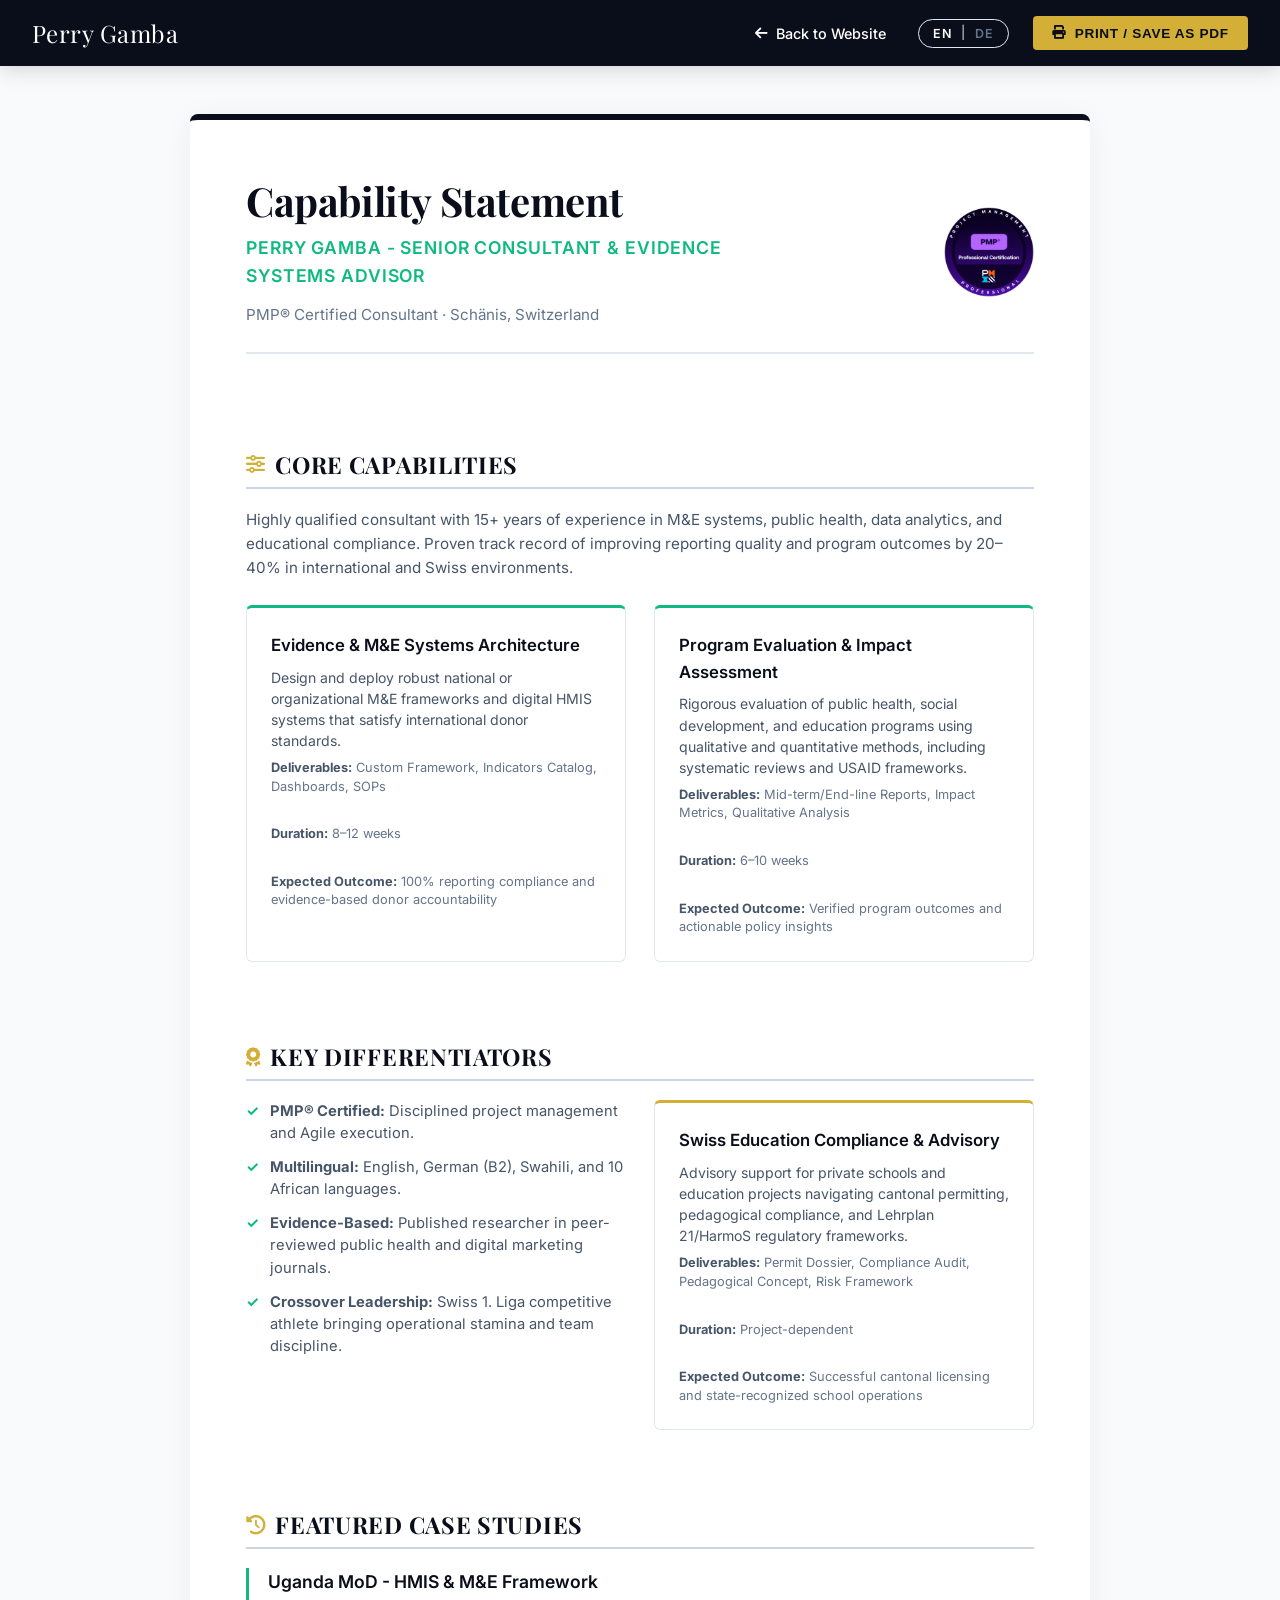
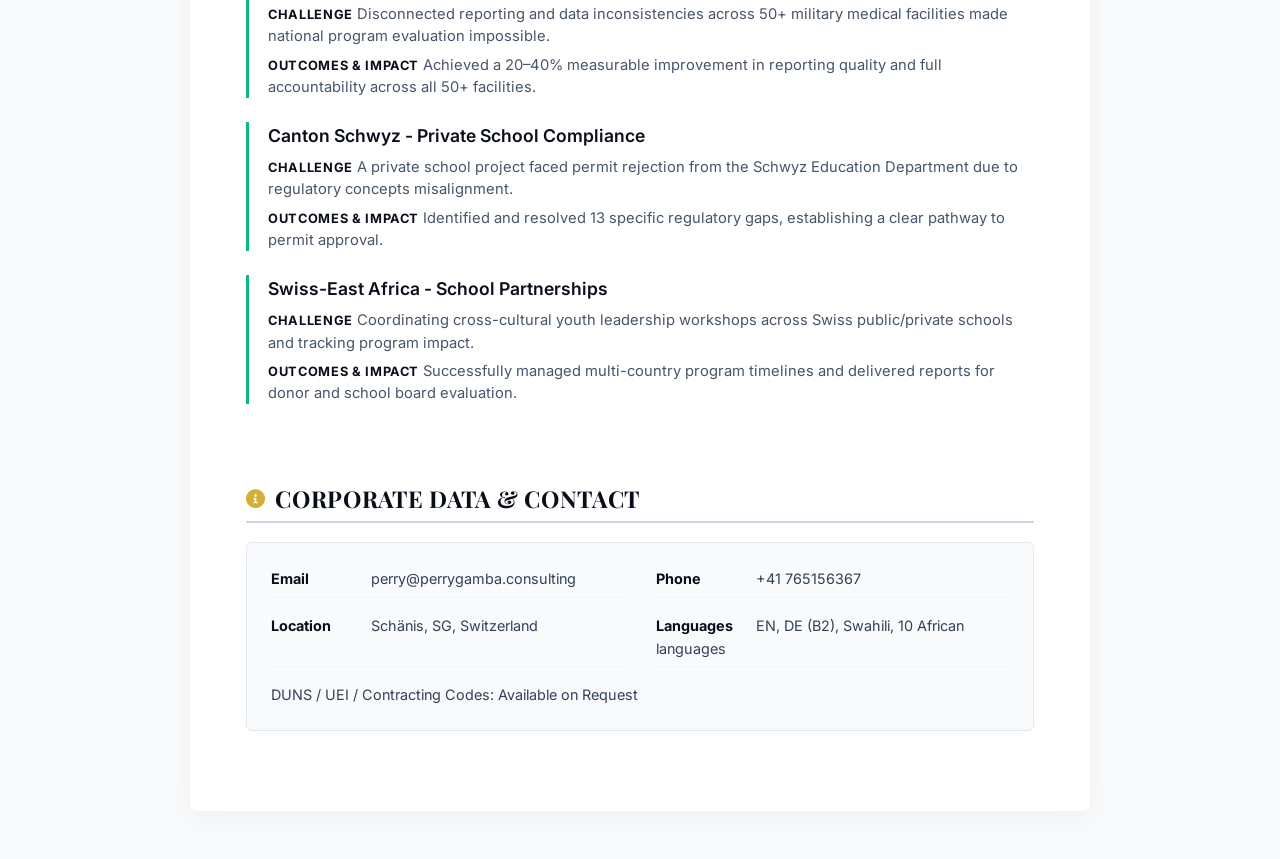
==== capability-statement.html @ 7aed6514 "style(capability): improve alignment, spacing, and PDF print layout" ====
<!DOCTYPE html>
<html lang="en">
<head>
    <meta charset="UTF-8">
    <meta name="viewport" content="width=device-width, initial-scale=1.0">
    <title data-key="meta.title">Perry Gamba - Capability Statement</title>
    <link rel="stylesheet" href="styles.css">
    <link href="https://fonts.googleapis.com/css2?family=Playfair+Display:ital,wght@0,400..900;1,400..900&family=Inter:wght@300;400;500;600;700&display=swap" rel="stylesheet">
    <link rel="stylesheet" href="https://cdnjs.cloudflare.com/ajax/libs/font-awesome/6.0.0/css/all.min.css">
    
    <style>
        /* Standalone overrides for Capability Statement Layout */
        body.capability-body {
            background-color: #f8fafc;
            color: #334155;
            font-family: 'Inter', sans-serif;
            margin: 0;
            padding: 0;
            line-height: 1.6;
        }

        .cap-navbar {
            background: #0a0e1a;
            padding: 1rem 2rem;
            display: flex;
            justify-content: space-between;
            align-items: center;
            position: sticky;
            top: 0;
            z-index: 100;
            box-shadow: 0 4px 20px rgba(0,0,0,0.15);
        }

        .cap-navbar .nav-logo h2 {
            color: #ffffff;
            font-size: 1.5rem;
            margin: 0;
        }

        .cap-nav-controls {
            display: flex;
            align-items: center;
            gap: 1.5rem;
        }

        .btn-cap-back {
            color: #ffffff;
            text-decoration: none;
            font-size: 0.9rem;
            font-weight: 500;
            transition: color 0.3s;
            display: inline-flex;
            align-items: center;
            gap: 0.5rem;
        }

        .btn-cap-back:hover {
            color: #d4af37;
        }

        .btn-print {
            background: #d4af37;
            color: #0a0e1a;
            border: none;
            padding: 0.6rem 1.2rem;
            border-radius: 4px;
            font-weight: 600;
            font-size: 0.85rem;
            text-transform: uppercase;
            letter-spacing: 0.05em;
            cursor: pointer;
            display: inline-flex;
            align-items: center;
            gap: 0.5rem;
            transition: all 0.3s ease;
        }

        .btn-print:hover {
            background: #b8952e;
            transform: translateY(-1px);
        }

        /* Override global section padding for capability statement layout */
        .capability-body section {
            padding: 1.5rem 0;
        }
        .capability-body section.cap-header {
            padding-top: 0;
            padding-bottom: 1.5rem;
        }

        .cap-container {
            max-width: 900px;
            margin: 3rem auto;
            background: #ffffff;
            padding: 3.5rem;
            border-radius: 8px;
            box-shadow: 0 4px 30px rgba(10,14,26,0.05);
            border-top: 6px solid #0a0e1a;
            position: relative;
        }

        .cap-header {
            border-bottom: 2px solid #e2e8f0;
            padding-bottom: 2rem;
            margin-bottom: 2.5rem;
            display: flex;
            justify-content: space-between;
            align-items: center;
        }

        .cap-title-area {
            max-width: 70%;
        }

        .cap-title-area h1 {
            font-size: 2.5rem;
            color: #0a0e1a;
            margin: 0 0 0.5rem 0;
        }

        .cap-subtitle {
            font-size: 1.1rem;
            color: #10b981;
            font-weight: 600;
            margin: 0 0 0.8rem 0;
            text-transform: uppercase;
            letter-spacing: 0.05em;
        }

        .cap-tagline {
            font-size: 0.95rem;
            color: #64748b;
            margin: 0;
        }

        .cap-badge-area {
            text-align: right;
            display: flex;
            flex-direction: column;
            align-items: flex-end;
            gap: 0.8rem;
        }

        .cap-badge-img {
            width: 90px;
            height: 90px;
            object-fit: contain;
        }

        .cap-section-title {
            font-family: 'Playfair Display', Georgia, serif;
            font-size: 1.45rem;
            color: #0a0e1a;
            border-bottom: 2px solid #cbd5e1;
            padding-bottom: 0.5rem;
            margin-top: 2rem;
            margin-bottom: 1.2rem;
            text-transform: uppercase;
            letter-spacing: 0.03em;
            display: flex;
            align-items: center;
            gap: 0.6rem;
        }

        .cap-section-title i {
            color: #d4af37;
            font-size: 1.2rem;
        }

        .cap-grid-2 {
            display: grid;
            grid-template-columns: 1fr 1fr;
            gap: 1.75rem;
        }

        .cap-overview-text {
            font-size: 0.95rem;
            color: #475569;
            margin-bottom: 1.5rem;
            line-height: 1.6;
        }

        /* Clean independent card styles for Capability Statement */
        .cap-card {
            background: #ffffff;
            border: 1px solid #e2e8f0;
            border-top: 3px solid #10b981;
            border-radius: 6px;
            padding: 1.5rem;
            box-shadow: none;
            transition: all 0.3s ease;
        }

        .cap-card:hover {
            transform: translateY(-2px);
            box-shadow: 0 6px 20px rgba(10,14,26,0.05);
            border-color: #cbd5e1;
        }

        .cap-card.gold-border {
            border-top-color: #d4af37;
        }

        .cap-card h4 {
            margin: 0 0 0.5rem 0;
            color: #0a0e1a;
            font-size: 1.05rem;
            font-weight: 600;
        }

        .cap-card p {
            font-size: 0.88rem;
            color: #475569;
            line-height: 1.5;
            margin: 0;
        }

        .srv-meta {
            display: block;
            font-size: 0.8rem;
            color: #64748b;
            margin-top: 0.5rem;
            line-height: 1.45;
        }

        .srv-meta strong {
            color: #475569;
        }

        .differentiators-list {
            list-style: none;
            padding-left: 0;
            margin: 0;
            font-size: 0.92rem;
            color: #475569;
        }

        .differentiators-list li {
            position: relative;
            padding-left: 1.5rem;
            margin-bottom: 0.75rem;
            line-height: 1.5;
        }

        .differentiators-list li::before {
            content: "✓";
            position: absolute;
            left: 0;
            color: #10b981;
            font-weight: bold;
        }

        .cap-past-perf-list {
            display: flex;
            flex-direction: column;
            gap: 1.5rem;
        }

        .cap-perf-item {
            border-left: 3px solid #10b981;
            padding-left: 1.2rem;
        }

        .cap-perf-item h4 {
            margin: 0 0 0.4rem 0;
            color: #0a0e1a;
            font-size: 1.1rem;
            font-weight: 600;
        }

        .cap-perf-item p {
            margin: 0 0 0.4rem 0;
            font-size: 0.92rem;
            color: #475569;
            line-height: 1.5;
        }

        .cap-perf-item p:last-child {
            margin-bottom: 0;
        }

        .cap-perf-item strong {
            color: #0a0e1a;
            font-size: 0.8rem;
            text-transform: uppercase;
            letter-spacing: 0.05em;
        }

        .cap-info-grid {
            display: grid;
            grid-template-columns: repeat(2, 1fr);
            gap: 1rem 2rem;
            font-size: 0.9rem;
            background: #f8fafc;
            padding: 1.5rem;
            border-radius: 6px;
            border: 1px solid #e2e8f0;
        }

        .info-cell {
            border-bottom: 1px solid #f1f5f9;
            padding-bottom: 0.4rem;
        }

        .info-cell strong {
            color: #0a0e1a;
            display: inline-block;
            width: 100px;
        }

        .info-cell.full-width {
            grid-column: span 2;
            border-bottom: none;
            padding-bottom: 0;
        }

        .info-cell.full-width strong {
            width: auto;
            margin-right: 0.5rem;
        }

        /* Print formatting */
        @media print {
            @page {
                size: A4 portrait;
                margin: 15mm;
            }

            body.capability-body {
                background: #ffffff !important;
                color: #000000 !important;
                font-size: 10pt !important;
                line-height: 1.45 !important;
            }

            .cap-navbar, .btn-print, .btn-cap-back, .lang-toggle {
                display: none !important;
            }

            .cap-container {
                box-shadow: none !important;
                margin: 0 !important;
                padding: 0 !important;
                border-top: none !important;
                max-width: 100% !important;
                background: #ffffff !important;
            }

            .capability-body section {
                padding: 0.75rem 0 !important;
                page-break-inside: avoid;
                break-inside: avoid;
            }

            .capability-body section.cap-header {
                padding-top: 0 !important;
                padding-bottom: 0.75rem !important;
                border-bottom: 2px solid #0a0e1a !important;
                display: flex !important;
                justify-content: space-between !important;
                align-items: center !important;
            }

            .cap-title-area h1 {
                font-size: 2rem !important;
                margin-bottom: 0.2rem !important;
            }

            .cap-subtitle {
                font-size: 0.95rem !important;
                margin-bottom: 0.4rem !important;
            }

            .cap-tagline {
                font-size: 0.85rem !important;
            }

            .cap-badge-img {
                width: 70px !important;
                height: 70px !important;
            }

            .cap-section-title {
                margin-top: 1rem !important;
                margin-bottom: 0.75rem !important;
                font-size: 1.15rem !important;
                border-bottom: 1.5px solid #0a0e1a !important;
                padding-bottom: 0.3rem !important;
            }

            .cap-section-title i {
                display: none !important;
            }

            .cap-grid-2 {
                gap: 1.25rem !important;
            }

            .cap-card {
                padding: 1rem !important;
                border: 1px solid #cbd5e1 !important;
                border-top: 3px solid #10b981 !important;
                background: #ffffff !important;
                page-break-inside: avoid;
                break-inside: avoid;
            }

            .cap-card.gold-border {
                border-top-color: #d4af37 !important;
            }

            .differentiators-list li {
                margin-bottom: 0.4rem !important;
            }

            /* Direct page break before Past Performance to guarantee perfect 2-page budget */
            .page-break-print {
                page-break-before: always !important;
                break-before: page !important;
                padding-top: 0.5rem !important;
            }

            .cap-past-perf-list {
                gap: 0.75rem !important;
            }

            .cap-perf-item {
                border-left: 3px solid #10b981 !important;
                padding-left: 1rem !important;
                margin-bottom: 0 !important;
                page-break-inside: avoid;
                break-inside: avoid;
            }

            .cap-info-grid {
                background: #f8fafc !important;
                border: 1px solid #cbd5e1 !important;
                padding: 1rem !important;
                gap: 0.5rem 1.5rem !important;
                page-break-inside: avoid;
                break-inside: avoid;
                -webkit-print-color-adjust: exact;
                print-color-adjust: exact;
            }

            .info-cell {
                border-bottom: 1px solid #cbd5e1 !important;
                padding-bottom: 0.3rem !important;
            }

            .info-cell.full-width {
                border-bottom: none !important;
                padding-bottom: 0 !important;
            }
        }
    </style>
</head>
<body class="capability-body">

    <!-- Capability Navbar -->
    <header class="cap-navbar">
        <div class="nav-logo">
            <h2>Perry Gamba</h2>
        </div>
        <div class="cap-nav-controls">
            <a href="index.html" class="btn-cap-back">
                <i class="fas fa-arrow-left"></i> <span data-key="capability.back">Back to Website</span>
            </a>
            
            <div class="lang-toggle" role="group" aria-label="Language Selector">
                <button class="lang-btn active" data-lang="en" aria-label="Switch language to English">EN</button>
                <span class="lang-divider" aria-hidden="true">|</span>
                <button class="lang-btn" data-lang="de" aria-label="Sprache auf Deutsch umstellen">DE</button>
            </div>
            
            <button onclick="window.print()" class="btn-print">
                <i class="fas fa-print"></i> <span data-key="capability.print">Print / Save as PDF</span>
            </button>
        </div>
    </header>

    <!-- Capability Page Container -->
    <main class="cap-container">
        
        <!-- Header Section -->
        <section class="cap-header">
            <div class="cap-title-area">
                <h1 data-key="capability.title">Capability Statement</h1>
                <p class="cap-subtitle" data-key="capability.subtitle">Perry Gamba - Senior Consultant &amp; Evidence Systems Advisor</p>
                <p class="cap-tagline" data-key="hero.eyebrow">PMP® Certified Consultant · Schänis, Switzerland</p>
            </div>
            <div class="cap-badge-area">
                <img src="assets/images/pmp-certification-badge.png" alt="PMP® Certification" class="cap-badge-img">
            </div>
        </section>

        <!-- Core Capabilities Section -->
        <section>
            <h3 class="cap-section-title"><i class="fas fa-sliders-h"></i> <span data-key="capability.overview">Core Capabilities</span></h3>
            <p data-key="capability.overview.desc" class="cap-overview-text">
                Highly qualified consultant with 15+ years of experience in M&amp;E systems, public health, data analytics, and educational compliance. Proven track record of improving reporting quality and program outcomes by 20–40% in international and Swiss environments.
            </p>
            
            <div class="cap-grid-2">
                <div class="cap-card">
                    <h4 data-key="s1.title">Evidence &amp; M&amp;E Systems Architecture</h4>
                    <p data-key="s1.desc"></p>
                </div>
                <div class="cap-card">
                    <h4 data-key="s2.title">Program Evaluation &amp; Impact Assessment</h4>
                    <p data-key="s2.desc"></p>
                </div>
            </div>
        </section>

        <!-- Differentiators Section -->
        <section>
            <h3 class="cap-section-title"><i class="fas fa-award"></i> <span data-key="capability.differentiators">Key Differentiators</span></h3>
            <div class="cap-grid-2">
                <div>
                    <ul class="differentiators-list" data-key="capability.differentiators.list">
                        <li><strong>PMP® Certified:</strong> Disciplined project management and Agile execution.</li>
                        <li><strong>Multilingual:</strong> English, German (B2), Swahili, and 10 African languages.</li>
                        <li><strong>Evidence-Based:</strong> Published researcher in peer-reviewed public health and digital marketing journals.</li>
                        <li><strong>Crossover Leadership:</strong> Swiss 1. Liga competitive athlete bringing operational stamina and team discipline.</li>
                    </ul>
                </div>
                <div class="cap-card gold-border">
                    <h4 data-key="s3.title">Swiss Education Compliance &amp; Advisory</h4>
                    <p data-key="s3.desc"></p>
                </div>
            </div>
        </section>

        <!-- Past Performance (Forces break on print for beautiful 2-page layout) -->
        <section class="page-break-print">
            <h3 class="cap-section-title"><i class="fas fa-history"></i> <span data-key="case.title">Featured Case Studies</span></h3>
            <div class="cap-past-perf-list">
                <div class="cap-perf-item">
                    <h4 data-key="case.mod.title">Uganda MoD - HMIS &amp; M&amp;E Framework</h4>
                    <p><strong data-key="case.mod.challenge.title">Challenge:</strong> <span data-key="case.mod.challenge.desc">Disconnected reporting and data inconsistencies across 50+ military medical facilities.</span></p>
                    <p><strong data-key="case.mod.results.title">Results:</strong> <span data-key="case.mod.results.desc">Achieved a 20–40% measurable improvement in reporting quality and full accountability across all 50+ facilities.</span></p>
                </div>
                <div class="cap-perf-item">
                    <h4 data-key="case.compliance.title">Canton Schwyz - School Permit Compliance</h4>
                    <p><strong data-key="case.compliance.challenge.title">Challenge:</strong> <span data-key="case.compliance.challenge.desc">A private school project faced permit rejection from the Schwyz Education Department.</span></p>
                    <p><strong data-key="case.compliance.results.title">Results:</strong> <span data-key="case.compliance.results.desc">Identified and resolved 13 specific regulatory gaps, establishing a clear pathway to permit approval.</span></p>
                </div>
                <div class="cap-perf-item">
                    <h4 data-key="case.lernraum.title">Swiss-East Africa - School Partnerships</h4>
                    <p><strong data-key="case.lernraum.challenge.title">Challenge:</strong> <span data-key="case.lernraum.challenge.desc">Coordinating cross-cultural youth leadership workshops across Swiss public/private schools.</span></p>
                    <p><strong data-key="case.lernraum.results.title">Results:</strong> <span data-key="case.lernraum.results.desc">Successfully managed multi-country program timelines and delivered reports for donor evaluation.</span></p>
                </div>
            </div>
        </section>

        <!-- Company Data & Contact Section -->
        <section>
            <h3 class="cap-section-title"><i class="fas fa-info-circle"></i> <span data-key="capability.corporate.data">Corporate Data &amp; Contact</span></h3>
            <div class="cap-info-grid">
                <div class="info-cell">
                    <strong data-key="contact.email">Email</strong><span>perry@perrygamba.consulting</span>
                </div>
                <div class="info-cell">
                    <strong data-key="contact.phone">Phone</strong><span>+41 765156367</span>
                </div>
                <div class="info-cell">
                    <strong data-key="contact.location">Location</strong><span>Schänis, SG, Switzerland</span>
                </div>
                <div class="info-cell">
                    <strong data-key="capability.languages">Languages</strong><span>EN, DE (B2), Swahili, 10 African languages</span>
                </div>
                <div class="info-cell full-width" data-key="capability.codes">
                    DUNS / UEI / Contracting Codes: Available on Request
                </div>
            </div>
        </section>

    </main>

    <script src="translations.js"></script>
</body>
</html>
---- styles.css ----
/* ============================================================
   OPTION C — MODERN ACADEMIC
   Perry Gamba Consulting
   ============================================================ */

/* Design Tokens */
:root {
    --navy:    #0a0e1a; /* Alpine Obsidian Slate Base */
    --teal:    #10b981; /* Emerald Mint Accent */
    --gold:    #d4af37; /* Champagne Gold Accent */
    --ivory:   #f8fafc; /* Cool Slate Light Base */
    --white:   #ffffff;
    --light:   #1e293b; /* Darker highlights for glass backgrounds */
    --text:    #334155; /* Premium Slate Text */
    --muted:   #64748b; /* Refined Slate Muted */
    --border:  #e2e8f0; /* Soft Slate Border */
    --shadow:  rgba(10, 14, 26, 0.08);
    --shadow-lg: rgba(10, 14, 26, 0.15);
    
    /* Premium Glassmorphic system tokens */
    --obsidian-dark: #070a13;
    --card-hover-border: rgba(201, 168, 76, 0.3);
    --glass-bg: rgba(255, 255, 255, 0.03);
    --glass-border: rgba(255, 255, 255, 0.08);
}

/* Reset & Base */
*, *::before, *::after {
    margin: 0;
    padding: 0;
    box-sizing: border-box;
}

html { 
    scroll-behavior: smooth; 
    scrollbar-width: thin;
    scrollbar-color: var(--teal) var(--ivory);
}

/* Custom Scrollbars */
::-webkit-scrollbar {
    width: 10px;
    height: 10px;
}
::-webkit-scrollbar-track {
    background: var(--ivory);
}
::-webkit-scrollbar-thumb {
    background: linear-gradient(180deg, var(--teal) 0%, var(--navy) 100%);
    border-radius: 5px;
    border: 2px solid var(--ivory);
}
::-webkit-scrollbar-thumb:hover {
    background: var(--gold);
}

body {
    font-family: 'Inter', sans-serif;
    line-height: 1.7;
    color: var(--text);
    background-color: var(--white);
    font-size: 16px;
}

h1, h2, h3, .nav-logo h2, .section-title, .hero-name {
    font-family: 'Playfair Display', Georgia, serif;
    line-height: 1.25;
    letter-spacing: -0.01em;
}

.container {
    max-width: 1200px;
    margin: 0 auto;
    padding: 0 28px;
}

/* ── Navigation ──────────────────────────────────────────── */
.navbar {
    position: fixed;
    top: 0;
    width: 100%;
    background: rgba(255, 255, 255, 0.75);
    backdrop-filter: blur(20px) saturate(180%);
    -webkit-backdrop-filter: blur(20px) saturate(180%);
    z-index: 1000;
    padding: 1.1rem 0;
    border-bottom: 1px solid transparent;
    transition: background 0.4s cubic-bezier(0.16, 1, 0.3, 1), 
                border-color 0.4s ease, 
                box-shadow 0.4s ease, 
                padding 0.4s ease;
}

.navbar.scrolled {
    background: rgba(255, 255, 255, 0.88);
    border-bottom: 1px solid rgba(226, 232, 240, 0.8);
    box-shadow: 0 8px 32px rgba(10, 14, 26, 0.03);
    padding: 0.7rem 0;
}

.nav-container {
    max-width: 1200px;
    margin: 0 auto;
    padding: 0 28px;
    display: flex;
    justify-content: space-between;
    align-items: center;
}

.nav-logo h2 {
    color: var(--navy);
    font-size: 1.35rem;
    font-weight: 400;
    letter-spacing: 0.02em;
}

.nav-logo span {
    color: var(--gold);
}

.nav-menu {
    display: flex;
    list-style: none;
    gap: 1.8rem;
    align-items: center;
}

.nav-link {
    text-decoration: none;
    color: var(--muted);
    font-weight: 500;
    font-size: 0.88rem;
    letter-spacing: 0.04em;
    text-transform: uppercase;
    transition: color 0.3s ease;
    position: relative;
    padding-bottom: 2px;
}

.nav-link::after {
    content: '';
    position: absolute;
    width: 0;
    height: 1.5px;
    bottom: -3px;
    left: 0;
    background: var(--gold);
    transition: width 0.3s ease;
}

.nav-link:hover {
    color: var(--navy);
}

.nav-link:hover::after { width: 100%; }

/* Language Toggle */
.lang-toggle {
    display: flex;
    align-items: center;
    gap: 0.3rem;
    margin-left: 0.5rem;
    border: 1.5px solid var(--border);
    border-radius: 20px;
    padding: 0.2rem 0.6rem;
    flex-shrink: 0;
}

.lang-btn {
    background: none;
    border: none;
    font-size: 0.78rem;
    font-weight: 600;
    letter-spacing: 0.06em;
    color: var(--muted);
    cursor: pointer;
    padding: 0.15rem 0.3rem;
    border-radius: 12px;
    transition: all 0.2s ease;
    font-family: 'Inter', sans-serif;
}

.lang-btn.active {
    background: var(--navy);
    color: var(--white);
}

.lang-btn:hover:not(.active) { color: var(--navy); }

.lang-divider {
    color: var(--border);
    font-size: 0.8rem;
    user-select: none;
}

.hamburger {
    display: none;
    flex-direction: column;
    cursor: pointer;
    gap: 5px;
}

.bar {
    width: 24px;
    height: 2px;
    background-color: var(--navy);
    transition: 0.3s;
}

/* ── Hero ──────────────────────────────────────────────── */
.hero {
    min-height: 100vh;
    background: linear-gradient(150deg, var(--navy) 0%, #0f4c75 60%, var(--teal) 100%);
    display: flex;
    align-items: center;
    padding-top: 110px;
    position: relative;
    overflow: hidden;
}

/* Geometric accent circles */
.hero::before {
    content: '';
    position: absolute;
    width: 600px;
    height: 600px;
    border-radius: 50%;
    border: 1px solid rgba(201, 168, 76, 0.15);
    top: -150px;
    right: -100px;
    pointer-events: none;
}

.hero::after {
    content: '';
    position: absolute;
    width: 400px;
    height: 400px;
    border-radius: 50%;
    border: 1px solid rgba(255, 255, 255, 0.08);
    bottom: -80px;
    left: -80px;
    pointer-events: none;
}

.hero-container {
    max-width: 1200px;
    margin: 0 auto;
    padding: 0 28px;
    display: grid;
    grid-template-columns: 1fr 420px;
    gap: 5rem;
    align-items: center;
    position: relative;
    z-index: 1;
}

.hero-content { color: white; }

.hero-eyebrow {
    display: inline-flex;
    align-items: center;
    gap: 0.5rem;
    font-size: 0.8rem;
    letter-spacing: 0.12em;
    text-transform: uppercase;
    color: var(--gold);
    font-weight: 600;
    margin-bottom: 1.2rem;
    opacity: 0.95;
}

.hero-eyebrow::before {
    content: '';
    display: inline-block;
    width: 28px;
    height: 1.5px;
    background: var(--gold);
}

.hero-title { margin-bottom: 1.5rem; }

.hero-name {
    display: block;
    font-size: 4rem;
    font-weight: 400;
    margin-bottom: 0.4rem;
    letter-spacing: -0.01em;
}

.hero-subtitle {
    display: block;
    font-family: 'Inter', sans-serif;
    font-size: 1.15rem;
    font-weight: 400;
    color: rgba(255,255,255,0.75);
    letter-spacing: 0.02em;
}

.hero-description {
    font-size: 1.05rem;
    margin-bottom: 2rem;
    opacity: 0.85;
    line-height: 1.8;
    max-width: 520px;
}

.hero-stats {
    display: flex;
    gap: 2.5rem;
    margin-bottom: 2.5rem;
    padding: 1.5rem 0;
    border-top: 1px solid rgba(255,255,255,0.12);
    border-bottom: 1px solid rgba(255,255,255,0.12);
}

.stat { text-align: left; }

.stat-number {
    display: block;
    font-family: 'DM Serif Display', serif;
    font-size: 2.2rem;
    font-weight: 400;
    color: var(--gold);
}

.stat-label {
    font-size: 0.8rem;
    opacity: 0.7;
    letter-spacing: 0.04em;
    text-transform: uppercase;
}

.availability-badge {
    display: inline-flex;
    align-items: center;
    gap: 0.5rem;
    font-size: 0.82rem;
    color: rgba(255,255,255,0.75);
    margin-bottom: 1.2rem;
    padding: 0.35rem 0.9rem;
    background: rgba(255,255,255,0.07);
    border-radius: 20px;
    border: 1px solid rgba(255,255,255,0.14);
}

.availability-dot {
    width: 8px;
    height: 8px;
    background: #10b981;
    border-radius: 50%;
    flex-shrink: 0;
    animation: pulse-green 2s infinite;
}

@keyframes pulse-green {
    0%, 100% { box-shadow: 0 0 0 0 rgba(16, 185, 129, 0.5); }
    50%       { box-shadow: 0 0 0 5px rgba(16, 185, 129, 0); }
}

.hero-buttons {
    display: flex;
    gap: 1rem;
    flex-wrap: wrap;
    align-items: center;
}

/* Buttons */
.btn {
    padding: 13px 28px;
    border-radius: 4px;
    text-decoration: none;
    font-weight: 600;
    font-size: 0.88rem;
    letter-spacing: 0.05em;
    text-transform: uppercase;
    transition: all 0.3s ease;
    border: 2px solid transparent;
    cursor: pointer;
    display: inline-block;
    font-family: 'Inter', sans-serif;
}

.btn-primary {
    background: var(--gold);
    color: var(--navy);
    border-color: var(--gold);
}

.btn-primary:hover {
    background: #b8952e;
    border-color: #b8952e;
    transform: translateY(-2px);
    box-shadow: 0 8px 20px rgba(201, 168, 76, 0.35);
}

.btn-secondary {
    background: transparent;
    color: white;
    border-color: rgba(255,255,255,0.5);
}

.btn-secondary:hover {
    background: white;
    color: var(--navy);
    border-color: white;
}

.btn-cv {
    background: transparent;
    color: var(--gold);
    border-color: var(--gold);
}

.btn-cv:hover {
    background: var(--gold);
    color: var(--navy);
    transform: translateY(-2px);
    box-shadow: 0 8px 20px rgba(201, 168, 76, 0.3);
}

.btn-linkedin {
    background: transparent;
    color: rgba(255,255,255,0.75);
    border-color: rgba(255,255,255,0.2);
    padding: 13px 16px;
    font-size: 1.1rem;
}

.btn-linkedin:hover {
    background: #0077b5;
    border-color: #0077b5;
    color: white;
    transform: translateY(-2px);
}

.btn i { margin-right: 0.4rem; }
.btn-linkedin i { margin-right: 0; }

/* Hero Image — rounded rectangle, not circle */
.hero-image {
    display: flex;
    justify-content: center;
    align-items: center;
    position: relative;
}

/* Decorative teal accent behind photo */
.hero-image::before {
    content: '';
    position: absolute;
    width: 340px;
    height: 420px;
    border-radius: 12px;
    background: rgba(10, 122, 112, 0.25);
    top: 20px;
    left: 20px;
    z-index: 0;
}

.hero-avatar {
    width: 320px;
    height: 400px;
    border-radius: 12px;
    background: rgba(255, 255, 255, 0.08);
    display: flex;
    align-items: center;
    justify-content: center;
    font-size: 8rem;
    color: white;
    border: 2px solid rgba(201, 168, 76, 0.4);
    overflow: hidden;
    position: relative;
    z-index: 1;
}

.hero-photo {
    width: 100%;
    height: 100%;
    object-fit: cover;
    object-position: 35% 22%;
    border-radius: 10px;
    transform: scale(1.12);
    transform-origin: center top;
}

/* ── Key Achievements Strip ──────────────────────────────── */
.achievements-strip {
    background: linear-gradient(135deg, #0c1a35 0%, #1a2f5e 55%, #0a4a42 100%);
    padding: 3.5rem 0;
}

.achievements-strip-header {
    text-align: center;
    margin-bottom: 2.2rem;
}

.achievements-eyebrow {
    display: inline-block;
    font-size: 0.72rem;
    letter-spacing: 0.18em;
    text-transform: uppercase;
    color: var(--gold);
    font-weight: 700;
    padding-bottom: 0.4rem;
    border-bottom: 1px solid rgba(201,168,76,0.35);
}

.achievements-strip-grid {
    display: grid;
    grid-template-columns: repeat(5, 1fr);
    gap: 0;
}

.achievement-item {
    display: flex;
    flex-direction: column;
    gap: 0.85rem;
    padding: 1.6rem 1.8rem;
    border-left: 1px solid rgba(255,255,255,0.08);
    transition: background 0.3s ease;
}

.achievement-item:first-child { border-left: none; }

.achievement-item:hover {
    background: rgba(255,255,255,0.04);
}

.achievement-icon {
    width: 40px;
    height: 40px;
    background: rgba(201, 168, 76, 0.15);
    border-radius: 8px;
    display: flex;
    align-items: center;
    justify-content: center;
    color: var(--gold);
    font-size: 1.05rem;
    flex-shrink: 0;
}

.achievement-item p {
    color: rgba(255,255,255,0.72);
    font-size: 0.88rem;
    line-height: 1.65;
}

.achievement-item strong {
    color: rgba(255,255,255,0.95);
    font-weight: 600;
}

/* ── Section Common ──────────────────────────────────────── */
section { padding: 6rem 0; }

.section-header {
    text-align: center;
    margin-bottom: 4rem;
}

.section-eyebrow {
    display: inline-block;
    font-size: 0.75rem;
    letter-spacing: 0.14em;
    text-transform: uppercase;
    color: var(--gold);
    font-weight: 600;
    margin-bottom: 0.75rem;
}

.section-title {
    font-size: 2.6rem;
    font-weight: 400;
    color: var(--navy);
    margin-bottom: 1rem;
    letter-spacing: -0.01em;
}

.section-title span { color: var(--teal); }

.section-subtitle {
    font-size: 1.05rem;
    color: var(--muted);
    max-width: 560px;
    margin: 0 auto;
    line-height: 1.7;
}

/* Diagonal section dividers */
.section-diagonal {
    position: relative;
}

.section-diagonal::after {
    content: '';
    position: absolute;
    bottom: -2px;
    left: 0;
    right: 0;
    height: 60px;
    background: inherit;
    clip-path: polygon(0 0, 100% 0, 100% 100%, 0 40%);
    z-index: 2;
}

/* ── About ───────────────────────────────────────────────── */
.about {
    background: var(--white);
}

.about-content {
    display: grid;
    grid-template-columns: 1fr 300px;
    gap: 5rem;
    align-items: center;
}

.about-intro {
    font-family: 'DM Serif Display', serif;
    font-size: 1.5rem;
    font-weight: 400;
    color: var(--navy);
    margin-bottom: 1.5rem;
    line-height: 1.5;
}

.about-text p {
    margin-bottom: 1.4rem;
    font-size: 1.05rem;
    line-height: 1.85;
    color: var(--text);
}

.about-highlights {
    display: flex;
    flex-wrap: wrap;
    gap: 1.2rem;
    margin-top: 2rem;
}

.highlight {
    display: flex;
    align-items: center;
    gap: 0.5rem;
    color: var(--teal);
    font-weight: 500;
    font-size: 0.95rem;
}

.highlight i { font-size: 1rem; }

.about-avatar {
    width: 280px;
    height: 340px;
    border-radius: 10px;
    background: linear-gradient(135deg, var(--teal), var(--navy));
    display: flex;
    align-items: center;
    justify-content: center;
    font-size: 6rem;
    color: white;
    margin: 0 auto;
    overflow: hidden;
    position: relative;
    border: 2px solid var(--border);
}

/* Photo in about section */
.about-photo {
    width: 100%;
    height: 100%;
    object-fit: cover;
    object-position: center top;
    border-radius: 8px;
}

/* ── Services ────────────────────────────────────────────── */
.services {
    background: var(--ivory);
}

.services-grid {
    display: grid;
    grid-template-columns: repeat(auto-fit, minmax(320px, 1fr));
    gap: 1.8rem;
    margin-bottom: 3rem;
}

.service-card {
    background: var(--white);
    padding: 2.2rem;
    border-radius: 6px;
    box-shadow: 0 2px 12px var(--shadow);
    transition: transform 0.3s ease, box-shadow 0.3s ease;
    border-top: 3px solid var(--teal);
    position: relative;
    overflow: hidden;
}

.service-card::after {
    content: '';
    position: absolute;
    bottom: 0;
    left: 0;
    right: 0;
    height: 3px;
    background: var(--gold);
    transform: scaleX(0);
    transform-origin: left;
    transition: transform 0.3s ease;
}

.service-card:hover {
    transform: translateY(-4px);
    box-shadow: 0 12px 32px var(--shadow-lg);
}

.service-card:hover::after { transform: scaleX(1); }

.service-icon {
    width: 52px;
    height: 52px;
    background: linear-gradient(135deg, var(--teal), var(--navy));
    border-radius: 8px;
    display: flex;
    align-items: center;
    justify-content: center;
    margin-bottom: 1.2rem;
    color: white;
    font-size: 1.3rem;
}

.service-card h3 {
    font-family: 'DM Serif Display', serif;
    color: var(--navy);
    font-size: 1.15rem;
    font-weight: 400;
    margin-bottom: 0.75rem;
    line-height: 1.4;
}

.service-card p {
    color: var(--muted);
    line-height: 1.75;
    font-size: 0.95rem;
}

.services-cta {
    text-align: center;
    padding: 2.5rem;
    background: var(--navy);
    border-radius: 8px;
    color: white;
    position: relative;
    overflow: hidden;
}

.services-cta::before {
    content: '';
    position: absolute;
    top: 0; right: 0;
    width: 300px; height: 300px;
    border-radius: 50%;
    border: 1px solid rgba(201, 168, 76, 0.15);
    transform: translate(100px, -100px);
}

.services-cta p {
    font-size: 1.1rem;
    margin-bottom: 1.2rem;
    font-weight: 400;
    opacity: 0.9;
}

/* ── Experience ──────────────────────────────────────────── */
.experience {
    background: var(--white);
}

.timeline {
    position: relative;
    max-width: 820px;
    margin: 0 auto;
}

.timeline::before {
    content: '';
    position: absolute;
    left: 50%;
    top: 0;
    bottom: 0;
    width: 1px;
    background: linear-gradient(to bottom, var(--teal), var(--navy));
    transform: translateX(-50%);
}

.timeline-item {
    position: relative;
    margin-bottom: 3.5rem;
    display: flex;
    align-items: flex-start;
}

.timeline-item:nth-child(odd)  { flex-direction: row; }
.timeline-item:nth-child(even) { flex-direction: row-reverse; }

.timeline-dot {
    position: absolute;
    left: 50%;
    top: 24px;
    transform: translateX(-50%);
    width: 10px;
    height: 10px;
    background: var(--gold);
    border-radius: 50%;
    z-index: 2;
    border: 2px solid var(--white);
    box-shadow: 0 0 0 3px rgba(201, 168, 76, 0.3);
}

.timeline-date {
    background: var(--teal);
    color: white;
    padding: 0.4rem 1rem;
    border-radius: 20px;
    font-weight: 600;
    font-size: 0.82rem;
    letter-spacing: 0.04em;
    position: absolute;
    left: 50%;
    top: 0;
    transform: translateX(-50%);
    z-index: 2;
    white-space: nowrap;
}

.timeline-content {
    background: var(--white);
    padding: 2rem 2.2rem;
    border-radius: 6px;
    box-shadow: 0 4px 20px var(--shadow);
    width: 44%;
    position: relative;
    border-left: 3px solid var(--gold);
    transition: box-shadow 0.3s ease;
}

.timeline-content:hover {
    box-shadow: 0 8px 32px var(--shadow-lg);
}

.timeline-item:nth-child(odd)  .timeline-content { margin-right: auto; }
.timeline-item:nth-child(even) .timeline-content { margin-left: auto; }

.timeline-content h3 {
    font-family: 'DM Serif Display', serif;
    color: var(--navy);
    font-size: 1.15rem;
    font-weight: 400;
    margin-bottom: 0.35rem;
}

.timeline-content h4 {
    color: var(--teal);
    font-size: 0.95rem;
    font-weight: 500;
    margin-bottom: 0.9rem;
}

.timeline-content p {
    color: var(--muted);
    line-height: 1.7;
    font-size: 0.95rem;
}

/* ── Education — Vertical Timeline ──────────────────────── */
.education {
    background: var(--ivory);
}

.education-timeline {
    position: relative;
    max-width: 780px;
    margin: 0 auto;
    padding-left: 2.5rem;
}

.education-timeline::before {
    content: '';
    position: absolute;
    left: 0;
    top: 8px;
    bottom: 8px;
    width: 1px;
    background: linear-gradient(to bottom, var(--gold), rgba(201,168,76,0.1));
}

.edu-item {
    position: relative;
    margin-bottom: 2.2rem;
    padding: 1.6rem 2rem;
    background: var(--white);
    border-radius: 6px;
    box-shadow: 0 2px 12px var(--shadow);
    transition: transform 0.25s ease, box-shadow 0.25s ease;
    display: grid;
    grid-template-columns: 40px 1fr auto;
    align-items: center;
    gap: 1rem;
}

.edu-item::before {
    content: '';
    position: absolute;
    left: -2.5rem;
    top: 50%;
    transform: translateY(-50%);
    width: 9px;
    height: 9px;
    background: var(--gold);
    border-radius: 50%;
    border: 2px solid var(--ivory);
    box-shadow: 0 0 0 2px rgba(201,168,76,0.35);
}

.edu-item:hover {
    transform: translateX(4px);
    box-shadow: 0 6px 24px var(--shadow-lg);
}

.edu-icon {
    width: 40px;
    height: 40px;
    background: linear-gradient(135deg, var(--teal), var(--navy));
    border-radius: 8px;
    display: flex;
    align-items: center;
    justify-content: center;
    color: white;
    font-size: 1.1rem;
    flex-shrink: 0;
}

.edu-details h3 {
    font-family: 'DM Serif Display', serif;
    color: var(--navy);
    font-size: 1.05rem;
    font-weight: 400;
    margin-bottom: 0.2rem;
}

.edu-details h4 {
    color: var(--muted);
    font-size: 0.88rem;
    font-weight: 400;
}

.edu-year {
    background: var(--navy);
    color: var(--white);
    padding: 0.25rem 0.75rem;
    border-radius: 20px;
    font-size: 0.78rem;
    font-weight: 600;
    letter-spacing: 0.04em;
    white-space: nowrap;
    flex-shrink: 0;
}

/* ── Research — Editorial Layout ─────────────────────────── */
.research {
    background: var(--white);
}

.research-list {
    display: flex;
    flex-direction: column;
    gap: 2rem;
    max-width: 900px;
    margin: 0 auto;
}

.research-entry {
    display: grid;
    grid-template-columns: 80px 1fr;
    gap: 2rem;
    padding: 2rem 2.4rem;
    background: var(--white);
    border-radius: 6px;
    box-shadow: 0 2px 16px var(--shadow);
    position: relative;
    transition: transform 0.25s ease, box-shadow 0.25s ease;
    border-left: 3px solid var(--teal);
    overflow: hidden;
}

.research-entry:hover {
    transform: translateX(4px);
    box-shadow: 0 8px 28px var(--shadow-lg);
}

.research-year-col {
    display: flex;
    flex-direction: column;
    align-items: center;
    justify-content: flex-start;
    padding-top: 0.2rem;
}

.research-year-num {
    font-family: 'DM Serif Display', serif;
    font-size: 2.4rem;
    font-weight: 400;
    color: var(--navy);
    line-height: 1;
    opacity: 0.18;
}

.research-entry-body h3 {
    font-family: 'DM Serif Display', serif;
    color: var(--navy);
    font-size: 1.15rem;
    font-weight: 400;
    margin-bottom: 0.5rem;
    line-height: 1.45;
}

.research-entry-body p {
    color: var(--muted);
    font-size: 0.95rem;
    line-height: 1.7;
    margin-bottom: 0.75rem;
}

.research-journal {
    font-style: italic;
    color: var(--teal);
    font-size: 0.88rem;
    line-height: 1.5;
}

.research-link {
    color: var(--navy);
    text-decoration: none;
    transition: color 0.2s ease;
}

.research-link:hover {
    color: var(--teal);
    text-decoration: underline;
}

.research-actions {
    display: flex;
    gap: 0.75rem;
    margin-top: 0.75rem;
    flex-wrap: wrap;
}

.research-scholar {
    display: inline-flex;
    align-items: center;
    gap: 0.4rem;
    font-size: 0.82rem;
    font-weight: 600;
    letter-spacing: 0.04em;
    color: var(--teal);
    text-decoration: none;
    text-transform: uppercase;
    padding: 0.35rem 0.85rem;
    border: 1.5px solid var(--teal);
    border-radius: 20px;
    transition: all 0.2s ease;
}

.research-scholar:hover {
    background: var(--teal);
    color: var(--white);
}

/* In-Progress research */
.research-entry--inprogress {
    border-left-color: var(--gold);
    background: linear-gradient(to right, rgba(201,168,76,0.04), var(--white));
}

.research-year-inprogress {
    font-size: 0.72rem;
    font-weight: 700;
    letter-spacing: 0.08em;
    text-transform: uppercase;
    color: var(--gold);
    background: rgba(201,168,76,0.12);
    padding: 0.3rem 0.5rem;
    border-radius: 4px;
    text-align: center;
    line-height: 1.3;
    margin-top: 0.3rem;
}

/* Google Scholar button */
.research-scholar-section {
    text-align: center;
    margin-top: 3rem;
}

/* ── Skills ──────────────────────────────────────────────── */
.skills {
    background: var(--ivory);
}

.skills-grid {
    display: grid;
    grid-template-columns: repeat(auto-fit, minmax(360px, 1fr));
    gap: 3rem;
}

.skill-category h3 {
    font-family: 'DM Serif Display', serif;
    color: var(--navy);
    font-size: 1.5rem;
    font-weight: 400;
    margin-bottom: 1.8rem;
    padding-bottom: 0.75rem;
    border-bottom: 1px solid var(--border);
}

.skill-item { margin-bottom: 1.4rem; }

.skill-name {
    display: block;
    margin-bottom: 0.5rem;
    font-weight: 500;
    font-size: 0.92rem;
    color: var(--text);
}

.skill-bar {
    height: 5px;
    background: var(--border);
    border-radius: 3px;
    overflow: hidden;
}

.skill-progress {
    height: 100%;
    background: linear-gradient(90deg, var(--teal), var(--navy));
    border-radius: 3px;
    transition: width 1s ease;
}

.competency-grid {
    display: grid;
    grid-template-columns: repeat(2, 1fr);
    gap: 0.85rem;
}

.competency-item {
    display: flex;
    align-items: center;
    gap: 0.75rem;
    padding: 0.9rem 1rem;
    background: var(--white);
    border-radius: 6px;
    font-size: 0.9rem;
    transition: background-color 0.2s ease;
    border: 1px solid var(--border);
}

.competency-item:hover {
    background: var(--navy);
    color: white;
    border-color: var(--navy);
}

.competency-item:hover i { color: var(--gold); }

.competency-item i {
    color: var(--teal);
    font-size: 1rem;
    width: 18px;
    text-align: center;
}

.language-grid { display: grid; gap: 0.75rem; }

.language-item {
    display: flex;
    justify-content: space-between;
    align-items: center;
    padding: 0.85rem 1.1rem;
    background: var(--white);
    border-radius: 6px;
    border: 1px solid var(--border);
}

.language-name {
    font-weight: 500;
    font-size: 0.92rem;
    color: var(--text);
}

.language-level {
    background: var(--navy);
    color: white;
    padding: 0.2rem 0.65rem;
    border-radius: 12px;
    font-size: 0.75rem;
    font-weight: 600;
    letter-spacing: 0.04em;
}

/* ── Testimonials ────────────────────────────────────────── */
.testimonials {
    background: var(--navy);
    position: relative;
    overflow: hidden;
}

.testimonials::before {
    content: '';
    position: absolute;
    top: -200px;
    right: -200px;
    width: 500px;
    height: 500px;
    border-radius: 50%;
    border: 1px solid rgba(201, 168, 76, 0.12);
    pointer-events: none;
}

.testimonials .section-title {
    color: var(--white);
}

.testimonials .section-subtitle {
    color: rgba(255,255,255,0.6);
}

.testimonials .section-eyebrow {
    color: var(--gold);
}

.testimonials-grid {
    display: grid;
    grid-template-columns: repeat(auto-fit, minmax(320px, 1fr));
    gap: 2rem;
}

.testimonial-card {
    background: rgba(255,255,255,0.06);
    border: 1px solid rgba(255,255,255,0.1);
    border-left: 3px solid var(--gold);
    border-radius: 6px;
    padding: 2.2rem;
    position: relative;
    transition: background 0.3s ease, transform 0.3s ease;
}

.testimonial-card:hover {
    background: rgba(255,255,255,0.1);
    transform: translateY(-3px);
}

.testimonial-quote-mark {
    font-family: 'DM Serif Display', serif;
    font-size: 5rem;
    line-height: 0.6;
    color: var(--gold);
    opacity: 0.5;
    margin-bottom: 1rem;
    display: block;
}

.testimonial-text {
    color: rgba(255,255,255,0.85);
    font-size: 0.97rem;
    line-height: 1.8;
    font-style: italic;
    margin-bottom: 1.5rem;
}

.testimonial-author {
    display: flex;
    flex-direction: column;
    gap: 0.2rem;
}

.testimonial-name {
    font-weight: 600;
    color: var(--white);
    font-size: 0.95rem;
}

.testimonial-role {
    color: var(--gold);
    font-size: 0.82rem;
    letter-spacing: 0.03em;
}

/* ── Football ────────────────────────────────────────────── */
.football {
    background: var(--ivory);
    position: relative;
}

.football-content { position: relative; z-index: 1; }

.football-info { margin-bottom: 4rem; }

.football-stats {
    display: grid;
    grid-template-columns: repeat(auto-fit, minmax(250px, 1fr));
    gap: 1.5rem;
    margin-bottom: 3rem;
}

.stat-card {
    background: var(--white);
    padding: 2rem;
    border-radius: 6px;
    text-align: center;
    box-shadow: 0 2px 12px var(--shadow);
    transition: transform 0.3s ease, box-shadow 0.3s ease;
    border-top: 3px solid var(--teal);
}

.stat-card:hover {
    transform: translateY(-4px);
    box-shadow: 0 10px 28px var(--shadow-lg);
}

.stat-icon {
    width: 56px;
    height: 56px;
    background: linear-gradient(135deg, var(--teal), var(--navy));
    border-radius: 8px;
    display: flex;
    align-items: center;
    justify-content: center;
    margin: 0 auto 1rem;
    color: white;
    font-size: 1.4rem;
}

.stat-card h3 {
    font-family: 'DM Serif Display', serif;
    color: var(--navy);
    font-size: 1.1rem;
    font-weight: 400;
    margin-bottom: 0.4rem;
}

.stat-card p {
    color: var(--text);
    font-size: 1rem;
    font-weight: 600;
    margin-bottom: 0.4rem;
}

.stat-detail {
    color: var(--muted);
    font-size: 0.85rem;
    background: var(--light);
    padding: 0.25rem 0.7rem;
    border-radius: 12px;
    display: inline-block;
}

.football-description {
    background: var(--white);
    padding: 2.5rem;
    border-radius: 8px;
    box-shadow: 0 2px 12px var(--shadow);
    border-left: 3px solid var(--teal);
}

.football-description h3 {
    font-family: 'DM Serif Display', serif;
    color: var(--navy);
    font-size: 1.4rem;
    font-weight: 400;
    margin-bottom: 1.4rem;
}

.football-description p {
    color: var(--text);
    line-height: 1.8;
    margin-bottom: 1.4rem;
}

.season-stats {
    margin-top: 2rem;
    padding-top: 2rem;
    border-top: 1px solid var(--border);
}

.season-stats h4 {
    color: var(--teal);
    font-size: 1rem;
    margin-bottom: 1rem;
    font-weight: 600;
}

.stats-grid {
    display: grid;
    grid-template-columns: repeat(3, 1fr);
    gap: 1.2rem;
}

.stat-item {
    text-align: center;
    padding: 1rem;
    background: var(--ivory);
    border-radius: 6px;
}

.stat-item .stat-number {
    display: block;
    font-family: 'DM Serif Display', serif;
    font-size: 1.8rem;
    font-weight: 400;
    color: var(--navy);
    margin-bottom: 0.3rem;
}

.stat-item .stat-label {
    font-size: 0.82rem;
    color: var(--muted);
    text-transform: uppercase;
    letter-spacing: 0.04em;
}

/* Football Gallery */
.football-gallery {
    background: var(--white);
    padding: 2.5rem;
    border-radius: 8px;
    box-shadow: 0 2px 12px var(--shadow);
    margin-top: 2rem;
}

.football-gallery h3 {
    font-family: 'DM Serif Display', serif;
    color: var(--navy);
    font-size: 1.4rem;
    font-weight: 400;
    margin-bottom: 2rem;
    text-align: center;
}

.gallery-grid {
    display: grid;
    grid-template-columns: repeat(auto-fit, minmax(200px, 1fr));
    gap: 1.2rem;
}

.gallery-item {
    position: relative;
    overflow: hidden;
    border-radius: 6px;
    aspect-ratio: 1;
    box-shadow: 0 2px 8px var(--shadow);
    transition: transform 0.3s ease, box-shadow 0.3s ease;
}

.gallery-item:hover {
    transform: scale(1.04);
    box-shadow: 0 10px 24px var(--shadow-lg);
}

.gallery-photo {
    width: 100%;
    height: 100%;
    object-fit: cover;
    transition: transform 0.4s ease;
}

.gallery-item:hover .gallery-photo { transform: scale(1.08); }

/* Gallery modal */
.gallery-modal {
    display: none;
    position: fixed;
    z-index: 2000;
    left: 0; top: 0;
    width: 100%; height: 100%;
    background: rgba(0,0,0,0.92);
}

.gallery-modal-content {
    position: absolute;
    top: 50%; left: 50%;
    transform: translate(-50%, -50%);
    max-width: 90%; max-height: 90%;
}

.gallery-modal img {
    width: 100%;
    height: auto;
    border-radius: 6px;
}

.gallery-close {
    position: absolute;
    top: 15px; right: 35px;
    color: white;
    font-size: 36px;
    font-weight: 300;
    cursor: pointer;
    line-height: 1;
}

.gallery-close:hover { color: var(--gold); }

/* ── Contact ─────────────────────────────────────────────── */
.contact {
    background: var(--white);
}

.contact-content {
    display: grid;
    grid-template-columns: 1fr 1fr;
    gap: 4rem;
}

.contact-item {
    display: flex;
    align-items: center;
    gap: 1.2rem;
    margin-bottom: 1.5rem;
    padding: 1.4rem 1.6rem;
    background: var(--ivory);
    border-radius: 6px;
    border-left: 3px solid var(--teal);
    transition: box-shadow 0.25s ease;
}

.contact-item:hover {
    box-shadow: 0 4px 16px var(--shadow);
}

.contact-item i {
    width: 44px;
    height: 44px;
    background: linear-gradient(135deg, var(--teal), var(--navy));
    border-radius: 8px;
    display: flex;
    align-items: center;
    justify-content: center;
    color: white;
    font-size: 1.1rem;
    flex-shrink: 0;
}

.contact-item h4 {
    color: var(--navy);
    font-size: 0.8rem;
    letter-spacing: 0.08em;
    text-transform: uppercase;
    font-weight: 600;
    margin-bottom: 0.25rem;
}

.contact-item p { color: var(--text); font-size: 0.95rem; }

.contact-item a {
    color: var(--teal);
    text-decoration: none;
}

.contact-item a:hover { text-decoration: underline; }

.contact-form {
    background: var(--ivory);
    padding: 2.2rem;
    border-radius: 6px;
}

.contact-form h3 {
    font-family: 'DM Serif Display', serif;
    color: var(--navy);
    font-size: 1.5rem;
    font-weight: 400;
    margin-bottom: 1.5rem;
}

.form-group { margin-bottom: 1.2rem; }

.form-group input,
.form-group textarea {
    width: 100%;
    padding: 0.9rem 1rem;
    border: 1.5px solid var(--border);
    border-radius: 4px;
    font-size: 0.95rem;
    font-family: 'Inter', sans-serif;
    background: var(--white);
    color: var(--text);
    transition: border-color 0.25s ease, box-shadow 0.25s ease;
}

.form-group input:focus,
.form-group textarea:focus {
    outline: none;
    border-color: var(--teal);
    box-shadow: 0 0 0 3px rgba(10, 122, 112, 0.1);
}

.form-group textarea {
    resize: vertical;
    min-height: 120px;
}

/* ── Footer ──────────────────────────────────────────────── */
.footer {
    background: var(--navy);
    color: white;
    padding: 4rem 0 1.5rem;
}

.footer-content {
    display: grid;
    grid-template-columns: repeat(auto-fit, minmax(240px, 1fr));
    gap: 2.5rem;
    margin-bottom: 3rem;
}

.footer-section h3,
.footer-section h4 {
    font-family: 'DM Serif Display', serif;
    font-weight: 400;
    margin-bottom: 1rem;
    color: var(--white);
    font-size: 1.1rem;
}

.footer-section ul { list-style: none; }

.footer-section ul li { margin-bottom: 0.6rem; }

.footer-section a {
    color: rgba(255,255,255,0.6);
    text-decoration: none;
    font-size: 0.92rem;
    transition: color 0.2s ease;
}

.footer-section a:hover { color: var(--gold); }

.social-links {
    display: flex;
    gap: 0.75rem;
}

.social-links a {
    width: 38px;
    height: 38px;
    background: rgba(255,255,255,0.08);
    border-radius: 50%;
    display: flex;
    align-items: center;
    justify-content: center;
    transition: background 0.2s ease;
    border: 1px solid rgba(255,255,255,0.12);
}

.social-links a:hover {
    background: var(--gold);
    border-color: var(--gold);
    color: var(--navy);
}

.footer-bottom {
    text-align: center;
    padding-top: 2rem;
    border-top: 1px solid rgba(255,255,255,0.08);
    color: rgba(255,255,255,0.4);
    font-size: 0.85rem;
}

/* ── Animations ──────────────────────────────────────────── */
.fade-in {
    opacity: 0;
    transform: translateY(24px);
    transition: opacity 0.7s ease, transform 0.7s ease;
}

.fade-in.visible {
    opacity: 1;
    transform: translateY(0);
}

.slide-in-left {
    opacity: 0;
    transform: translateX(-40px);
    transition: opacity 0.7s ease, transform 0.7s ease;
}

.slide-in-left.visible {
    opacity: 1;
    transform: translateX(0);
}

.slide-in-right {
    opacity: 0;
    transform: translateX(40px);
    transition: opacity 0.7s ease, transform 0.7s ease;
}

.slide-in-right.visible {
    opacity: 1;
    transform: translateX(0);
}

/* ── Responsive ──────────────────────────────────────────── */
@media (min-width: 1025px) and (max-width: 1400px) {
    .nav-menu {
        gap: 1rem;
    }
    .nav-link {
        font-size: 0.8rem;
    }
    .nav-container {
        padding: 0 16px;
    }
}

@media (max-width: 1024px) {
    .hamburger { display: flex; }

    .nav-menu {
        position: fixed;
        left: -100%;
        top: 68px;
        flex-direction: column;
        background: var(--white);
        width: 100%;
        text-align: center;
        transition: 0.3s;
        box-shadow: 0 10px 30px var(--shadow);
        padding: 2rem 0;
        gap: 1.2rem;
        z-index: 999;
    }

    .nav-menu.active { left: 0; }

    .lang-toggle {
        margin-left: auto;
        margin-right: 1.2rem;
    }

    .hero-container { grid-template-columns: 1fr 360px; gap: 3rem; }
    .hero-name { font-size: 3.2rem; }
    .achievements-strip-grid { grid-template-columns: repeat(3, 1fr); }
    .achievements-strip-grid .achievement-item:nth-child(4) { border-left: none; }
}

@media (max-width: 768px) {
    .hero-container {
        grid-template-columns: 1fr;
        text-align: center;
        gap: 2.5rem;
    }

    .hero-eyebrow { justify-content: center; }
    .availability-badge { display: none; }
    .hero-name { font-size: 2.8rem; }
    .hero-stats { justify-content: center; flex-wrap: wrap; gap: 1.5rem; }
    .hero-buttons { justify-content: center; }
    .hero-description { margin: 0 auto 2rem; }
    .hero-image { display: none; }
    .achievements-strip-grid { grid-template-columns: repeat(2, 1fr); }
    .achievements-strip-grid .achievement-item:first-child,
    .achievements-strip-grid .achievement-item:nth-child(3) { border-left: none; }
    .achievements-strip-grid .achievement-item:nth-child(4) { border-left: 1px solid rgba(255,255,255,0.08); }

    .about-content {
        grid-template-columns: 1fr;
        text-align: center;
    }

    .about-highlights { justify-content: center; }

    .about-avatar { margin: 0 auto; }

    .timeline::before { left: 16px; }

    .timeline-item,
    .timeline-item:nth-child(even) {
        flex-direction: column;
        align-items: flex-start;
        padding-left: 50px;
    }

    .timeline-date {
        left: 16px;
        transform: translateX(-50%);
    }

    .timeline-content { width: 100%; margin: 0; }

    .education-timeline { padding-left: 1.8rem; }

    .edu-item { grid-template-columns: 36px 1fr; }

    .edu-year { display: none; }

    .research-entry { grid-template-columns: 1fr; }

    .research-year-col { display: none; }

    .contact-content { grid-template-columns: 1fr; }

    .services-grid,
    .skills-grid,
    .testimonials-grid {
        grid-template-columns: 1fr;
    }

    .competency-grid { grid-template-columns: 1fr; }

    .football-stats { grid-template-columns: 1fr; }
    .stats-grid { grid-template-columns: 1fr; }

    .gallery-grid { grid-template-columns: repeat(2, 1fr); }
}

@media (max-width: 480px) {
    .container { padding: 0 18px; }
    .hero-name { font-size: 2.2rem; }
    .section-title { font-size: 2rem; }
    .hero-stats { flex-direction: column; gap: 1rem; }
    .gallery-grid { grid-template-columns: 1fr; }
    .achievements-strip-grid { grid-template-columns: 1fr; }
    .achievements-strip-grid .achievement-item { border-left: none; border-top: 1px solid rgba(255,255,255,0.08); }
    .achievements-strip-grid .achievement-item:first-child { border-top: none; }
}

/* ============================================================
   PREMIUM REDESIGN UTILITIES & COMPONENTS
   ============================================================ */

/* ── Hero Buttons Redesign ── */
.hero-buttons-v2 {
    display: flex;
    gap: 1.5rem;
    align-items: center;
    flex-wrap: wrap;
    margin-top: 2rem;
}

.btn-premium-primary {
    background: linear-gradient(135deg, var(--gold) 0%, #b8952e 100%);
    color: var(--navy) !important;
    font-weight: 600;
    border-radius: 40px;
    padding: 16px 36px;
    border: 2px solid var(--gold);
    box-shadow: 0 4px 20px rgba(212, 175, 55, 0.3);
    display: inline-flex;
    align-items: center;
    gap: 12px;
    text-transform: uppercase;
    font-size: 0.88rem;
    letter-spacing: 0.06em;
    transition: all 0.4s cubic-bezier(0.16, 1, 0.3, 1);
    text-decoration: none;
}

.btn-premium-primary:hover {
    transform: translateY(-3px);
    box-shadow: 0 10px 25px rgba(212, 175, 55, 0.5);
    background: linear-gradient(135deg, #e5c158 0%, var(--gold) 100%);
}

.btn-premium-primary i {
    font-size: 0.95rem;
    transition: transform 0.3s ease;
}

.btn-premium-primary:hover i {
    transform: translateX(4px);
}

.btn-premium-link {
    color: var(--white);
    text-decoration: none;
    font-weight: 500;
    font-size: 0.88rem;
    letter-spacing: 0.08em;
    text-transform: uppercase;
    border-bottom: 2px dashed rgba(255, 255, 255, 0.35);
    padding: 6px 0;
    transition: all 0.3s ease;
    display: inline-flex;
    align-items: center;
    gap: 8px;
}

.btn-premium-link:hover {
    color: var(--gold);
    border-bottom-color: var(--gold);
}

.linkedin-icon-link {
    width: 46px;
    height: 46px;
    border-radius: 50%;
    border: 2px solid rgba(255, 255, 255, 0.2);
    display: flex;
    align-items: center;
    justify-content: center;
    color: rgba(255, 255, 255, 0.8);
    transition: all 0.3s cubic-bezier(0.16, 1, 0.3, 1);
    text-decoration: none;
}

.linkedin-icon-link:hover {
    background: #0077b5;
    border-color: #0077b5;
    color: var(--white);
    transform: translateY(-3px) rotate(360deg);
}

/* ── Experience Timeline Outcome Bullets ── */
.timeline-bullets {
    list-style: none;
    margin-top: 1.2rem;
    padding-left: 0;
}

.timeline-bullets li {
    position: relative;
    padding-left: 1.8rem;
    margin-bottom: 0.8rem;
    font-size: 0.95rem;
    line-height: 1.7;
    color: var(--text);
}

.timeline-bullets li::before {
    content: "\f00c"; /* FontAwesome check */
    font-family: "Font Awesome 6 Free";
    font-weight: 900;
    position: absolute;
    left: 0;
    top: 3px;
    color: var(--teal);
    font-size: 0.85rem;
}

.timeline-bullets li strong {
    color: var(--navy);
    font-weight: 600;
}

/* ── Credentials Tab Swapper ── */
.credentials-tabs-container {
    margin-bottom: 3.5rem;
}

.credentials-tabs {
    display: flex;
    justify-content: center;
    gap: 1rem;
    flex-wrap: wrap;
    margin-bottom: 2.5rem;
}

.tab-btn {
    background: rgba(10, 14, 26, 0.04);
    border: 1px solid var(--border);
    padding: 12px 28px;
    border-radius: 40px;
    font-family: 'Inter', sans-serif;
    font-weight: 500;
    font-size: 0.88rem;
    color: var(--muted);
    cursor: pointer;
    transition: all 0.3s cubic-bezier(0.16, 1, 0.3, 1);
}

.tab-btn:hover {
    color: var(--navy);
    background: rgba(10, 14, 26, 0.08);
    border-color: var(--navy);
}

.tab-btn.active {
    background: var(--navy);
    color: var(--white);
    border-color: var(--navy);
    box-shadow: 0 4px 20px rgba(10, 14, 26, 0.2);
}

.tab-content {
    position: relative;
    width: 100%;
}

.tab-pane {
    display: none;
}

.tab-pane.active {
    display: block;
    animation: fadeInTab 0.4s cubic-bezier(0.16, 1, 0.3, 1) forwards;
}

@keyframes fadeInTab {
    from {
        opacity: 0;
        transform: translateY(10px);
    }
    to {
        opacity: 1;
        transform: translateY(0);
    }
}


.edu-grid-v2 {
    display: grid;
    grid-template-columns: repeat(auto-fit, minmax(320px, 1fr));
    gap: 1.5rem;
}

.edu-card-v2 {
    background: var(--white);
    border: 1px solid var(--border);
    border-radius: 12px;
    padding: 2rem;
    display: flex;
    gap: 1.5rem;
    align-items: flex-start;
    transition: all 0.3s ease;
    box-shadow: 0 2px 10px rgba(10, 14, 26, 0.03);
}

.edu-card-v2:hover {
    transform: translateY(-4px);
    border-color: var(--gold);
    box-shadow: 0 10px 25px rgba(16, 185, 129, 0.12), 0 0 18px rgba(212, 175, 55, 0.15);
}

.edu-card-icon {
    width: 48px;
    height: 48px;
    background: rgba(20, 185, 129, 0.1);
    border-radius: 8px;
    color: var(--teal);
    display: flex;
    align-items: center;
    justify-content: center;
    font-size: 1.25rem;
    flex-shrink: 0;
}

.edu-card-v2:hover .edu-card-icon {
    background: var(--navy);
    color: var(--gold);
}

.edu-card-info h3 {
    font-size: 1.15rem;
    font-weight: 600;
    color: var(--navy);
    margin-bottom: 0.4rem;
    font-family: 'Inter', sans-serif;
}

.edu-card-info h4 {
    font-size: 0.95rem;
    color: var(--muted);
    font-weight: 400;
    margin-bottom: 0.6rem;
}

.edu-card-year {
    font-size: 0.82rem;
    font-weight: 600;
    color: var(--gold);
    background: rgba(212, 175, 55, 0.1);
    padding: 0.2rem 0.65rem;
    border-radius: 12px;
    display: inline-block;
}

/* ── Competency Matrix Chips ── */
.competencies-section {
    background: var(--white);
}

.competency-matrix-grid {
    display: grid;
    grid-template-columns: repeat(auto-fit, minmax(320px, 1fr));
    gap: 2rem;
}

.competency-matrix-card {
    background: var(--ivory);
    border: 1px solid var(--border);
    border-radius: 12px;
    padding: 2.2rem;
    transition: all 0.3s ease;
    box-shadow: 0 2px 12px rgba(10, 14, 26, 0.02);
}

.competency-matrix-card:hover {
    border-color: var(--card-hover-border);
    transform: translateY(-4px);
    box-shadow: 0 12px 30px rgba(10, 14, 26, 0.04), 0 0 20px rgba(16, 185, 129, 0.15);
}

.competency-matrix-card h3 {
    font-family: 'Inter', sans-serif;
    font-weight: 600;
    font-size: 1.2rem;
    color: var(--navy);
    margin-bottom: 1.5rem;
    padding-bottom: 0.8rem;
    border-bottom: 2px solid rgba(10, 14, 26, 0.06);
    display: flex;
    align-items: center;
    gap: 10px;
}

.competency-matrix-card h3 i {
    color: var(--gold);
}

.matrix-chips-wrapper {
    display: flex;
    flex-wrap: wrap;
    gap: 0.75rem;
}

.matrix-chip {
    background: var(--white);
    border: 1px solid var(--border);
    padding: 8px 16px;
    border-radius: 30px;
    font-size: 0.88rem;
    font-weight: 500;
    color: var(--text);
    transition: all 0.25s ease;
}

.matrix-chip:hover {
    background: var(--navy);
    color: var(--white);
    border-color: var(--navy);
    transform: scale(1.03);
}

.matrix-chip.expert {
    border-left: 3px solid var(--teal);
}

.matrix-chip.highlight {
    border-left: 3px solid var(--gold);
}

.matrix-chip.hidden-chip {
    display: none !important;
}

.matrix-chip-toggle {
    background: none;
    border: 1px dashed var(--teal);
    color: var(--teal);
    padding: 8px 16px;
    border-radius: 30px;
    font-size: 0.88rem;
    font-weight: 600;
    cursor: pointer;
    transition: all 0.25s ease;
    display: inline-flex;
    align-items: center;
}

.matrix-chip-toggle:hover {
    background: var(--teal);
    color: var(--white);
    border-color: var(--teal);
    transform: scale(1.03);
}

/* ── High-Performance Leadership & Grit (Athletic Reframe) ── */
.leadership-grid-v2 {
    display: grid;
    grid-template-columns: 1.2fr 1fr;
    gap: 4.5rem;
    align-items: center;
}

.leadership-storytelling {
    color: var(--text);
}

.leadership-storytelling h3 {
    font-size: 1.6rem;
    font-weight: 400;
    color: var(--navy);
    margin-bottom: 1.2rem;
}

.leadership-storytelling p {
    font-size: 1.05rem;
    line-height: 1.8;
    margin-bottom: 1.4rem;
}

.leadership-metrics {
    display: flex;
    gap: 2rem;
    margin-top: 2rem;
    padding-top: 1.8rem;
    border-top: 1px solid var(--border);
}

.metric-badge {
    text-align: left;
}

.metric-value {
    display: block;
    font-family: 'Playfair Display', serif;
    font-size: 2.2rem;
    color: var(--gold);
    line-height: 1;
    margin-bottom: 0.4rem;
}

.metric-label {
    font-size: 0.8rem;
    text-transform: uppercase;
    letter-spacing: 0.06em;
    color: var(--muted);
    font-weight: 600;
}

.leadership-gallery-grid {
    display: grid;
    grid-template-columns: repeat(3, 1fr);
    gap: 0.8rem;
}

.gallery-item-v2 {
    position: relative;
    border-radius: 12px;
    overflow: hidden;
    border: 2px solid rgba(212, 175, 55, 0.2);
    box-shadow: 0 10px 25px rgba(10, 14, 26, 0.08);
    transition: all 0.4s cubic-bezier(0.16, 1, 0.3, 1);
    aspect-ratio: 1; /* Make all items perfect squares */
}

.gallery-item-v2 img {
    width: 100%;
    height: 100%;
    object-fit: cover;
    transition: transform 0.5s ease;
}

.gallery-item-v2:hover {
    transform: translateY(-4px) scale(1.02);
    border-color: var(--gold);
    box-shadow: 0 15px 35px rgba(212, 175, 55, 0.3);
}

.gallery-item-v2:hover img {
    transform: scale(1.06);
}

/* ── Interactive Booking Wrapper ── */
.booking-calendar-wrapper {
    background: var(--ivory);
    border: 1px solid var(--border);
    border-radius: 12px;
    padding: 2.5rem;
    box-shadow: 0 4px 20px rgba(10, 14, 26, 0.02);
}

.booking-header {
    text-align: center;
    margin-bottom: 2rem;
}

.booking-header h3 {
    font-family: 'Inter', sans-serif;
    font-weight: 600;
    font-size: 1.35rem;
    color: var(--navy);
    margin-bottom: 0.5rem;
}

.booking-header p {
    color: var(--muted);
    font-size: 0.95rem;
}

.booking-options {
    display: flex;
    flex-direction: column;
    gap: 1.2rem;
}

.booking-slot {
    background: var(--white);
    border: 1px solid var(--border);
    padding: 1.2rem 1.5rem;
    border-radius: 8px;
    display: flex;
    justify-content: space-between;
    align-items: center;
    transition: all 0.3s ease;
    text-decoration: none;
    color: var(--text);
}

.booking-slot:hover {
    border-color: var(--teal);
    transform: translateX(4px);
    box-shadow: 0 4px 15px rgba(16, 185, 129, 0.08);
}

.booking-slot-info h4 {
    font-weight: 600;
    color: var(--navy);
    font-size: 1rem;
    margin-bottom: 0.2rem;
}

.booking-slot-info p {
    font-size: 0.85rem;
    color: var(--muted);
}

.booking-slot-action {
    color: var(--teal);
    font-weight: 600;
    font-size: 0.88rem;
    display: flex;
    align-items: center;
    gap: 6px;
}

/* ── Media Query Adaptations for Redesigned Sections ── */
@media (max-width: 992px) {
    .leadership-grid-v2 {
        grid-template-columns: 1fr;
        gap: 3rem;
    }
}

@media (max-width: 768px) {
    .hero-buttons-v2 {
        flex-direction: column;
        width: 100%;
        gap: 1rem;
    }
    .btn-premium-primary,
    .btn-premium-link,
    .linkedin-icon-link {
        width: 100%;
        justify-content: center;
    }
    .edu-grid-v2 {
        grid-template-columns: 1fr;
    }
    .competency-matrix-grid {
        grid-template-columns: 1fr;
    }
    .leadership-gallery-grid {
        grid-template-columns: repeat(3, 1fr);
        gap: 0.6rem;
    }
}

@media (max-width: 480px) {
    .leadership-gallery-grid {
        grid-template-columns: 1fr 1fr;
        gap: 0.5rem;
    }
}

/* ── Experience & Research Grid Layouts ── */
.experience-tabs-container, .research-tabs-container {
    max-width: 1200px;
    margin: 0 auto;
}

.exp-grid, .research-grid {
    display: grid;
    grid-template-columns: repeat(auto-fit, minmax(340px, 1fr));
    gap: 2rem;
    margin-top: 1rem;
}

.exp-card-v2, .research-card-v3 {
    background: var(--white);
    border: 1px solid var(--border);
    border-radius: 12px;
    padding: 2.2rem;
    display: flex;
    flex-direction: column;
    justify-content: flex-start;
    transition: all 0.35s cubic-bezier(0.16, 1, 0.3, 1);
    box-shadow: 0 4px 15px rgba(10, 14, 26, 0.02);
}

.exp-card-v2:hover, .research-card-v3:hover {
    transform: translateY(-5px);
    border-color: var(--gold);
    box-shadow: 0 10px 25px rgba(16, 185, 129, 0.12), 0 0 18px rgba(212, 175, 55, 0.15);
}

.exp-card-header, .research-card-header {
    margin-bottom: 1.4rem;
}

.exp-card-date, .research-card-year {
    display: inline-block;
    background: rgba(16, 185, 129, 0.08);
    color: var(--teal);
    font-weight: 700;
    font-size: 0.8rem;
    padding: 0.35rem 0.8rem;
    border-radius: 20px;
    margin-bottom: 0.8rem;
    letter-spacing: 0.04em;
    text-transform: uppercase;
}

.research-card-year.research-year-inprogress {
    background: rgba(212, 175, 55, 0.1);
    color: var(--gold);
}

.exp-card-title, .research-card-title {
    font-family: 'Playfair Display', Georgia, serif;
    font-size: 1.25rem;
    color: var(--navy);
    font-weight: 500;
    line-height: 1.35;
    margin-bottom: 0.4rem;
}

.exp-card-org, .research-card-journal {
    display: block;
    font-size: 0.88rem;
    color: var(--muted);
    font-weight: 500;
    font-style: normal;
    margin-top: 0.2rem;
}

.exp-card-bullets {
    list-style: none;
    padding-left: 0;
}

.exp-card-bullets li {
    position: relative;
    padding-left: 1.5rem;
    margin-bottom: 0.65rem;
    font-size: 0.92rem;
    line-height: 1.6;
    color: var(--text);
}

.exp-card-bullets li::before {
    content: "\f00c"; /* Check icon */
    font-family: "Font Awesome 6 Free";
    font-weight: 900;
    position: absolute;
    left: 0;
    top: 2px;
    color: var(--teal);
    font-size: 0.8em;
}

.research-card-title a {
    color: var(--navy);
    text-decoration: none;
    transition: color 0.25s ease;
}

.research-card-title a:hover {
    color: var(--teal);
}

.research-card-desc {
    font-size: 0.92rem;
    line-height: 1.6;
    color: var(--text);
    margin-bottom: 1.4rem;
    
    /* Clamping to 3 lines */
    display: -webkit-box;
    -webkit-line-clamp: 3;
    -webkit-box-orient: vertical;
    overflow: hidden;
}

.research-card-desc.expanded {
    display: block;
    overflow: visible;
    -webkit-line-clamp: unset;
}

.research-card-desc:has(+ .read-more-btn) {
    margin-bottom: 0.5rem;
}

.read-more-btn {
    background: none;
    border: none;
    color: var(--teal);
    font-size: 0.85rem;
    font-weight: 600;
    cursor: pointer;
    padding: 0;
    margin-bottom: 1.2rem;
    align-self: flex-start;
    display: inline-flex;
    align-items: center;
    transition: color 0.2s ease;
}

.read-more-btn:hover {
    color: var(--gold);
}

.research-card-meta {
    font-size: 0.82rem;
    color: var(--muted);
    border-top: 1px solid var(--border);
    padding-top: 0.8rem;
    margin-top: auto;
    font-weight: 500;
}

/* ── LernWeg Primarschule Section ───────────────────────── */
.lernweg-section {
    padding: 5rem 0;
    background: var(--ivory);
}

.lernweg-card {
    display: grid;
    grid-template-columns: 300px 1fr;
    gap: 0;
    border-radius: 8px;
    box-shadow: 0 4px 24px var(--shadow);
    overflow: hidden;
    margin-top: 2.5rem;
    border: 1px solid var(--border);
    transition: box-shadow 0.3s ease;
}

.lernweg-card:hover {
    box-shadow: 0 12px 40px var(--shadow-lg);
}

.lernweg-identity {
    background: var(--navy);
    padding: 2.5rem 2rem;
    display: flex;
    flex-direction: column;
    gap: 2.5rem;
    justify-content: space-between;
    border-top: 4px solid var(--teal);
    position: relative;
    overflow: hidden;
}

.lernweg-identity::before {
    content: '';
    position: absolute;
    width: 200px;
    height: 200px;
    border-radius: 50%;
    border: 1px solid rgba(201, 168, 76, 0.12);
    bottom: -60px;
    right: -60px;
    pointer-events: none;
}

.lernweg-logo-block {
    display: flex;
    flex-direction: column;
    gap: 0.6rem;
}

.lernweg-name {
    font-family: 'Playfair Display', serif;
    font-size: 1.65rem;
    font-weight: 400;
    color: var(--white);
    line-height: 1.25;
}

.lernweg-triad {
    font-size: 0.8rem;
    font-weight: 500;
    color: var(--gold);
    letter-spacing: 0.06em;
    margin-top: 0.1rem;
}

.lernweg-tagline {
    font-size: 0.8rem;
    color: rgba(255,255,255,0.5);
    font-style: italic;
    line-height: 1.5;
    padding-top: 0.5rem;
    border-top: 1px solid rgba(255,255,255,0.08);
}

.lernweg-stats-row {
    display: grid;
    grid-template-columns: 1fr 1fr;
    gap: 1.2rem;
}

.lw-stat {
    display: flex;
    flex-direction: column;
    gap: 0.25rem;
}

.lw-stat-num {
    font-family: 'Playfair Display', serif;
    font-size: 1.35rem;
    font-weight: 400;
    color: var(--gold);
    line-height: 1;
}

.lw-stat-label {
    font-size: 0.65rem;
    color: rgba(255,255,255,0.5);
    text-transform: uppercase;
    letter-spacing: 0.08em;
    line-height: 1.3;
}

.lernweg-body {
    background: var(--white);
    padding: 2.5rem;
    display: flex;
    flex-direction: column;
    gap: 1.5rem;
    border-left: 3px solid var(--teal);
}

.lernweg-role {
    display: flex;
    align-items: center;
    gap: 0.75rem;
    padding-bottom: 1.25rem;
    border-bottom: 1px solid var(--border);
}

.lernweg-role-label {
    font-size: 0.68rem;
    font-weight: 600;
    text-transform: uppercase;
    letter-spacing: 0.1em;
    color: var(--teal);
    background: rgba(13, 148, 136, 0.08);
    border: 1px solid rgba(13, 148, 136, 0.2);
    padding: 0.25rem 0.65rem;
    border-radius: 4px;
    white-space: nowrap;
}

.lernweg-role-value {
    font-family: 'Playfair Display', serif;
    font-size: 1rem;
    font-weight: 400;
    color: var(--navy);
}

.lernweg-bullets {
    list-style: none;
    padding: 0;
    margin: 0;
    display: flex;
    flex-direction: column;
    gap: 0.9rem;
}

.lernweg-bullets li {
    font-size: 0.92rem;
    color: var(--text); /* Safe variable standard */
    line-height: 1.7;
    padding-left: 1rem;
    border-left: 2px solid var(--teal);
}

.lernweg-bullets li strong {
    color: var(--navy);
    font-weight: 600;
}

.lernweg-tags {
    display: flex;
    flex-wrap: wrap;
    gap: 0.45rem;
    padding-top: 0.25rem;
}

.lw-tag {
    font-size: 0.72rem;
    font-weight: 500;
    color: var(--navy);
    background: var(--white);
    border: 1px solid var(--border);
    padding: 0.25rem 0.7rem;
    border-radius: 4px;
    transition: background 0.2s ease, color 0.2s ease;
}

.lw-tag:hover {
    background: var(--navy);
    color: var(--white);
    border-color: var(--navy);
}

@media (max-width: 900px) {
    .lernweg-card {
        grid-template-columns: 1fr;
    }
    .lernweg-identity {
        border-top: 4px solid var(--teal);
        border-left: none;
    }
    .lernweg-body {
        border-left: none;
        border-top: 3px solid var(--teal);
    }
    .lernweg-stats-row {
        grid-template-columns: repeat(4, 1fr);
    }
}

@media (max-width: 600px) {
    .lernweg-stats-row {
        grid-template-columns: repeat(2, 1fr);
    }
    .lernweg-body {
        padding: 1.5rem;
    }
}

/* ============================================================
   NATIVE DARK MODE SUPPORT
   ============================================================ */
@media (prefers-color-scheme: dark) {
    :root {
        --white:   #060814; /* Deep obsidian slate base */
        --ivory:   #0c0f20; /* Rich cool-slate dark base */
        --text:    #f1f5f9; /* Premium slate text (light) */
        --muted:   #94a3b8; /* Refined muted slate */
        --border:  #1e293b; /* Soft slate dark border */
        --shadow:  rgba(0, 0, 0, 0.4);
        --shadow-lg: rgba(0, 0, 0, 0.6);
        --glass-bg: rgba(255, 255, 255, 0.015);
        --glass-border: rgba(255, 255, 255, 0.05);
    }
    
    body {
        background-color: var(--white);
        color: var(--text);
    }
    
    .navbar {
        background: rgba(6, 8, 20, 0.6);
        backdrop-filter: blur(20px) saturate(180%);
        -webkit-backdrop-filter: blur(20px) saturate(180%);
        border-color: transparent;
    }
    
    .navbar.scrolled {
        background: rgba(6, 8, 20, 0.82);
        border-bottom: 1px solid rgba(255, 255, 255, 0.05);
        box-shadow: 0 8px 32px rgba(0, 0, 0, 0.4);
    }
    
    .nav-logo h2 {
        color: var(--text);
    }
    
    .nav-logo span {
        color: var(--gold);
    }
    
    .nav-link {
        color: var(--muted);
    }
    
    .nav-link:hover {
        color: var(--text);
    }
    
    .lang-toggle {
        border-color: var(--border);
    }
    
    .lang-btn {
        color: var(--muted);
    }
    
    .lang-btn.active {
        background: var(--gold);
        color: var(--navy);
    }
    
    .lang-btn:hover:not(.active) {
        color: var(--text);
    }
    
    /* Dark mode adjustments for general elements */
    .about {
        background: var(--white);
    }
    
    .about-avatar {
        background: linear-gradient(135deg, var(--teal), var(--white));
        border-color: var(--border);
    }
    
    .services {
        background: var(--ivory);
    }
    
    .service-card {
        background: rgba(255, 255, 255, 0.01);
        border-color: var(--border);
        box-shadow: 0 4px 20px var(--shadow);
    }
    
    .service-card:hover {
        background: rgba(255, 255, 255, 0.02);
        box-shadow: 0 12px 32px var(--shadow-lg);
    }
    
    .experience {
        background: var(--white);
    }
    
    .exp-card-v2 {
        background: rgba(255, 255, 255, 0.015) !important;
        border: 1px solid var(--border) !important;
        box-shadow: 0 4px 20px var(--shadow) !important;
    }
    
    .exp-card-v2:hover {
        background: rgba(255, 255, 255, 0.03) !important;
    }
    
    .exp-card-title {
        color: var(--text) !important;
    }
    
    .timeline::before {
        background: linear-gradient(to bottom, var(--teal), var(--border));
    }
    
    .education {
        background: var(--ivory);
    }
    
    .edu-card-v2 {
        background: rgba(255, 255, 255, 0.01) !important;
        border: 1px solid var(--border) !important;
    }
    
    .edu-card-v2:hover {
        background: rgba(255, 255, 255, 0.02) !important;
    }
    
    .tab-btn {
        border-color: var(--border) !important;
        background: rgba(255, 255, 255, 0.01) !important;
        color: var(--muted) !important;
    }
    
    .tab-btn.active {
        background: var(--gold) !important;
        color: var(--navy) !important;
        border-color: var(--gold) !important;
    }
    
    .research {
        background: var(--white);
    }
    
    .research-card-v3 {
        background: rgba(255, 255, 255, 0.015) !important;
        border: 1px solid var(--border) !important;
        box-shadow: 0 4px 20px var(--shadow) !important;
    }
    
    .research-card-v3:hover {
        background: rgba(255, 255, 255, 0.03) !important;
    }
    
    .research-card-title a {
        color: var(--text) !important;
    }
    
    .research-card-title a:hover {
        color: var(--teal) !important;
    }
    
    .skills {
        background: var(--ivory);
    }
    
    .competency-matrix-card {
        background: rgba(255, 255, 255, 0.01) !important;
        border: 1px solid var(--border) !important;
    }
    
    .matrix-chip {
        background: rgba(255, 255, 255, 0.03) !important;
        color: var(--text) !important;
        border-color: var(--border) !important;
    }
    
    .matrix-chip.expert {
        background: rgba(16, 185, 129, 0.1) !important;
        color: #a7f3d0 !important;
    }
    
    .matrix-chip.highlight {
        background: rgba(212, 175, 55, 0.1) !important;
        color: #fde047 !important;
    }
    
    .testimonials {
        background: var(--white);
    }
    
    .testimonial-card {
        background: rgba(255, 255, 255, 0.01) !important;
        border: 1px solid var(--border) !important;
        box-shadow: 0 4px 20px var(--shadow) !important;
    }
    
    .testimonial-card:hover {
        box-shadow: 0 12px 32px var(--shadow-lg) !important;
    }
    
    .football {
        background: var(--ivory);
    }
    
    .metric-badge {
        background: rgba(255, 255, 255, 0.02) !important;
        border: 1px solid var(--border) !important;
    }
    
    .metric-value {
        color: var(--gold) !important;
    }
    
    .contact {
        background: var(--white);
    }
    
    .contact-item {
        background: rgba(255, 255, 255, 0.01) !important;
        border: 1px solid var(--border) !important;
    }
    
    .booking-slot {
        background: rgba(255, 255, 255, 0.01) !important;
        border: 1px solid var(--border) !important;
    }
    
    .booking-slot:hover {
        background: rgba(255, 255, 255, 0.03) !important;
        border-color: var(--gold) !important;
    }
    
    .footer {
        background: #04060c;
        border-top: 1px solid var(--border);
    }
    
    .footer-bottom {
        border-top-color: var(--border);
    }
    
    .timeline-bullets li {
        color: var(--muted) !important;
    }
    
    .timeline-bullets strong {
        color: var(--text) !important;
    }
}

/* ============================================================
   CREDLY BADGES & SKILLS INTEGRATION
   ============================================================ */

.credly-icon-link {
    width: 46px;
    height: 46px;
    border-radius: 50%;
    border: 2px solid rgba(255, 255, 255, 0.2);
    display: flex;
    align-items: center;
    justify-content: center;
    color: rgba(255, 255, 255, 0.8);
    transition: all 0.3s cubic-bezier(0.16, 1, 0.3, 1);
    text-decoration: none;
}

.credly-icon-link:hover {
    background: #ff6b00;
    border-color: #ff6b00;
    color: var(--white);
    transform: translateY(-3px) rotate(360deg);
}

.edu-card-meta-row {
    display: flex;
    justify-content: space-between;
    align-items: center;
    margin-top: 0.8rem;
    flex-wrap: wrap;
    gap: 0.5rem;
    width: 100%;
}

.edu-verify-link {
    font-size: 0.82rem;
    font-weight: 500;
    color: var(--teal);
    text-decoration: none;
    display: inline-flex;
    align-items: center;
    gap: 5px;
    transition: color 0.25s ease;
}

.edu-verify-link:hover {
    color: var(--gold);
}

.credly-card {
    border: 1px solid rgba(212, 175, 55, 0.3) !important;
    background: linear-gradient(135deg, var(--ivory) 0%, rgba(212, 175, 55, 0.05) 100%) !important;
    position: relative;
    overflow: hidden;
}

.credly-card::after {
    content: '';
    position: absolute;
    top: -50px;
    right: -50px;
    width: 100px;
    height: 100px;
    background: rgba(212, 175, 55, 0.15);
    border-radius: 50%;
    filter: blur(15px);
    pointer-events: none;
}

.credly-card-desc {
    font-size: 0.92rem;
    color: var(--muted);
    margin-bottom: 1.5rem;
    line-height: 1.5;
}

.credly-action-wrapper {
    margin-top: 1.8rem;
    display: flex;
}

.btn-credly {
    background: var(--navy);
    color: var(--white) !important;
    border: 1px solid var(--navy);
    padding: 10px 20px;
    border-radius: 30px;
    font-size: 0.88rem;
    font-weight: 600;
    text-decoration: none;
    display: inline-flex;
    align-items: center;
    justify-content: center;
    transition: all 0.3s ease;
    width: 100%;
    cursor: pointer;
}

.btn-credly:hover {
    background: var(--gold);
    color: var(--navy) !important;
    border-color: var(--gold);
    transform: translateY(-2px);
    box-shadow: 0 4px 15px rgba(212, 175, 55, 0.3);
}

@media (max-width: 768px) {
    .credly-icon-link {
        width: 100%;
        justify-content: center;
    }
}

/* Visual Badge Layouts & Hover Animations */
.edu-badge-graphic {
    width: 54px;
    height: 54px;
    display: flex;
    align-items: center;
    justify-content: center;
    flex-shrink: 0;
    filter: drop-shadow(0 4px 6px rgba(0, 0, 0, 0.08));
    transition: all 0.3s ease;
}

.edu-card-v2:hover .edu-badge-graphic {
    transform: scale(1.08) rotate(5deg);
    filter: drop-shadow(0 6px 12px rgba(212, 175, 55, 0.25));
}

.skills-badges-grid {
    display: grid;
    grid-template-columns: repeat(3, 1fr);
    gap: 0.8rem;
    margin: 1.5rem 0;
    justify-items: center;
    background: rgba(10, 14, 26, 0.01);
    padding: 1rem;
    border-radius: 12px;
    border: 1px solid var(--border);
}

.skills-badge-item {
    display: flex;
    justify-content: center;
    align-items: center;
    transition: all 0.3s cubic-bezier(0.16, 1, 0.3, 1);
}

.skills-badge-item img {
    width: 60px;
    height: 60px;
    object-fit: contain;
    filter: drop-shadow(0 4px 6px rgba(0, 0, 0, 0.08));
    transition: all 0.3s ease;
}

.skills-badge-item:hover img {
    transform: translateY(-4px) scale(1.1);
    filter: drop-shadow(0 8px 16px rgba(212, 175, 55, 0.3));
}

@media (prefers-color-scheme: dark) {
    .skills-badges-grid {
        background: rgba(255, 255, 255, 0.01);
        border-color: rgba(255, 255, 255, 0.08);
    }
}

.verified-check {
    font-size: 0.85rem;
}

/* Credly Badges Grid Tab Styling */
.credly-badges-grid {
    display: grid;
    grid-template-columns: repeat(auto-fill, minmax(220px, 1fr));
    gap: 1.5rem;
    margin-top: 1.5rem;
    justify-items: center;
}

.credly-badge-card {
    background: var(--white);
    border: 1px solid var(--border);
    border-radius: 12px;
    padding: 1.8rem 1.2rem;
    display: flex;
    flex-direction: column;
    align-items: center;
    text-align: center;
    transition: all 0.35s cubic-bezier(0.16, 1, 0.3, 1);
    text-decoration: none;
    box-shadow: 0 4px 15px rgba(10, 14, 26, 0.02);
    width: 100%;
    max-width: 260px;
}

.credly-badge-card:hover {
    transform: translateY(-5px);
    border-color: var(--gold);
    box-shadow: 0 10px 25px rgba(10, 14, 26, 0.05), 0 0 18px rgba(212, 175, 55, 0.15);
}

.badge-card-graphic {
    width: 90px;
    height: 90px;
    display: flex;
    align-items: center;
    justify-content: center;
    margin-bottom: 1.2rem;
    transition: transform 0.3s ease;
}

.badge-card-graphic img {
    width: 100%;
    height: 100%;
    object-fit: contain;
}

.credly-badge-card:hover .badge-card-graphic {
    transform: scale(1.08);
}

.badge-card-info {
    width: 100%;
}

.badge-card-info h3 {
    font-family: 'Inter', sans-serif;
    font-size: 0.92rem;
    font-weight: 700;
    color: var(--navy);
    margin-bottom: 0.5rem;
    line-height: 1.4;
    min-height: 2.6rem;
    display: flex;
    align-items: center;
    justify-content: center;
}

.badge-card-issuer {
    font-size: 0.8rem;
    color: var(--muted);
    margin-bottom: 0.6rem;
}

.badge-card-date {
    font-size: 0.76rem;
    font-weight: 600;
    color: var(--gold);
    background: rgba(212, 175, 55, 0.08);
    padding: 0.2rem 0.6rem;
    border-radius: 12px;
    display: inline-block;
}

/* Native Dark Mode Override for Credly Badges */
@media (prefers-color-scheme: dark) {
    .credly-badge-card {
        background: rgba(255, 255, 255, 0.01);
        border: 1px solid var(--border);
    }
    
    .credly-badge-card:hover {
        background: rgba(255, 255, 255, 0.02);
    }
    
    .badge-card-info h3 {
        color: var(--text);
    }
}

/* ============================================================
   CONSULTING BUSINESS DEVELOPMENT UPGRADES
   ============================================================ */

/* ── Trust Logo Strip ────────────────────────────────────── */
.trust-logos-strip {
    background: var(--white);
    padding: 2.5rem 0;
    border-bottom: 1px solid var(--border);
}

.logos-strip-header {
    text-align: center;
    margin-bottom: 1.5rem;
}

.logos-eyebrow {
    display: inline-block;
    font-size: 0.72rem;
    letter-spacing: 0.18em;
    text-transform: uppercase;
    color: var(--muted);
    font-weight: 700;
    padding-bottom: 0.3rem;
}

.logos-grid {
    display: flex;
    justify-content: center;
    align-items: center;
    flex-wrap: wrap;
    gap: 3.5rem;
}

.logo-item {
    display: flex;
    justify-content: center;
    align-items: center;
    height: 60px;
    transition: transform 0.3s ease, filter 0.3s ease;
    filter: grayscale(100%) opacity(50%);
}

.logo-item:hover {
    filter: grayscale(0%) opacity(100%);
    transform: scale(1.05);
}

.trust-logo {
    max-height: 40px;
    max-width: 120px;
    object-fit: contain;
}

/* ── Premium Buttons & Alignment ─────────────────────────── */
.btn-premium-secondary {
    background: transparent;
    color: var(--white);
    border: 2px solid rgba(255, 255, 255, 0.4);
    border-radius: 4px;
    padding: 13px 28px;
    text-decoration: none;
    font-weight: 600;
    font-size: 0.88rem;
    letter-spacing: 0.05em;
    text-transform: uppercase;
    transition: all 0.3s ease;
    cursor: pointer;
    display: inline-block;
    font-family: 'Inter', sans-serif;
}

.btn-premium-secondary:hover {
    background: rgba(255, 255, 255, 0.08);
    border-color: var(--white);
    transform: translateY(-2px);
}

.services-cta-buttons {
    display: flex;
    justify-content: center;
    gap: 1.2rem;
    flex-wrap: wrap;
    margin-top: 1.5rem;
}

.services-cta-buttons .btn {
    margin: 0;
}

/* ── Services Metadata ───────────────────────────────────── */
.srv-meta {
    display: inline-block;
    font-size: 0.82rem;
    color: var(--muted);
    margin-top: 0.5rem;
    line-height: 1.5;
}

.srv-meta strong {
    color: var(--navy);
}

/* ── Featured Case Studies ───────────────────────────────── */
.case-studies {
    background: var(--ivory);
    padding: 6rem 0;
    border-top: 1px solid var(--border);
    border-bottom: 1px solid var(--border);
}

.case-studies-tabs-container {
    max-width: 900px;
    margin: 0 auto;
}

.case-studies-tabs {
    display: flex;
    justify-content: center;
    gap: 1rem;
    margin-bottom: 3rem;
    border-bottom: 1px solid var(--border);
    padding-bottom: 1rem;
    flex-wrap: wrap;
}

.case-studies-tabs .tab-btn {
    background: none;
    border: none;
    color: var(--muted);
    font-family: 'Inter', sans-serif;
    font-size: 0.9rem;
    font-weight: 600;
    padding: 0.6rem 1.2rem;
    cursor: pointer;
    position: relative;
    transition: color 0.3s;
    text-transform: uppercase;
    letter-spacing: 0.05em;
}

.case-studies-tabs .tab-btn:hover {
    color: var(--navy);
}

.case-studies-tabs .tab-btn.active {
    color: #10b981;
}

.case-studies-tabs .tab-btn.active::after {
    content: '';
    position: absolute;
    bottom: -17px;
    left: 0;
    right: 0;
    height: 3px;
    background: #10b981;
}

.case-card-v2 {
    background: var(--white);
    border-radius: 8px;
    box-shadow: 0 4px 25px var(--shadow);
    display: grid;
    grid-template-columns: 280px 1fr;
    overflow: hidden;
    border: 1px solid var(--border);
    animation: fadeIn 0.5s ease;
}

.case-metrics-column {
    background: linear-gradient(135deg, var(--navy) 0%, #1a2f5e 100%);
    padding: 2.5rem;
    display: flex;
    flex-direction: column;
    justify-content: center;
    gap: 2rem;
    color: var(--white);
}

.case-metric-box {
    text-align: center;
    border-bottom: 1px solid rgba(255,255,255,0.08);
    padding-bottom: 1.5rem;
}

.case-metric-box:last-child {
    border-bottom: none;
    padding-bottom: 0;
}

.case-metric-number {
    display: block;
    font-size: 2.2rem;
    font-weight: 700;
    color: var(--gold);
    line-height: 1.2;
    margin-bottom: 0.2rem;
    font-family: 'Playfair Display', Georgia, serif;
}

.case-metric-label {
    display: block;
    font-size: 0.72rem;
    text-transform: uppercase;
    letter-spacing: 0.08em;
    opacity: 0.8;
}

.case-details-column {
    padding: 3rem;
    display: flex;
    flex-direction: column;
    gap: 2rem;
}

.case-block h4 {
    font-family: 'Inter', sans-serif;
    color: var(--navy);
    font-size: 1rem;
    font-weight: 700;
    margin-bottom: 0.5rem;
    display: flex;
    align-items: center;
    gap: 0.6rem;
    text-transform: uppercase;
    letter-spacing: 0.05em;
}

.case-block h4 i {
    color: #10b981;
    font-size: 1.05rem;
}

.case-block p {
    font-size: 0.95rem;
    line-height: 1.75;
    color: var(--text);
    margin: 0;
}

/* ── Engagement Models ───────────────────────────────────── */
.engagement-models-section {
    margin-top: 6rem;
    border-top: 1px solid var(--border);
    padding-top: 5rem;
}

.engagement-section-title {
    font-size: 2.2rem;
    font-weight: 400;
    color: var(--navy);
    margin-bottom: 0.5rem;
    text-align: center;
}

.engagement-grid {
    display: grid;
    grid-template-columns: repeat(auto-fit, minmax(280px, 1fr));
    gap: 2rem;
    margin-top: 3rem;
}

.engagement-card {
    background: var(--white);
    padding: 2.5rem;
    border-radius: 8px;
    border: 1px solid var(--border);
    box-shadow: 0 4px 15px var(--shadow);
    display: flex;
    flex-direction: column;
    transition: transform 0.3s ease, box-shadow 0.3s ease;
    position: relative;
}

.engagement-card:hover {
    transform: translateY(-4px);
    box-shadow: 0 10px 25px var(--shadow-lg);
    border-color: rgba(16, 185, 129, 0.3);
}

.engagement-icon-v2 {
    width: 48px;
    height: 48px;
    background: rgba(16, 185, 129, 0.08);
    color: #10b981;
    border-radius: 50%;
    display: flex;
    align-items: center;
    justify-content: center;
    font-size: 1.25rem;
    margin-bottom: 1.5rem;
}

.engagement-card h4 {
    font-family: 'Playfair Display', Georgia, serif;
    font-size: 1.25rem;
    color: var(--navy);
    margin-bottom: 0.8rem;
    font-weight: 500;
}

.engagement-card p {
    font-size: 0.92rem;
    line-height: 1.7;
    color: var(--muted);
    margin-bottom: 1.8rem;
    flex-grow: 1;
}

.engagement-btn {
    align-self: flex-start;
    font-size: 0.8rem;
    font-weight: 600;
    text-transform: uppercase;
    letter-spacing: 0.05em;
    text-decoration: none;
    color: #10b981;
    display: inline-flex;
    align-items: center;
    gap: 0.4rem;
    transition: gap 0.2s;
    padding: 0;
    border: none;
    background: none;
    cursor: pointer;
}

.engagement-btn:hover {
    gap: 0.6rem;
    color: var(--navy);
}

@media (max-width: 768px) {
    .logos-grid {
        gap: 2rem;
    }
    .logo-item {
        height: 50px;
    }
    .trust-logo {
        max-height: 35px;
    }
    .case-card-v2 {
        grid-template-columns: 1fr;
    }
    .case-metrics-column {
        flex-direction: row;
        justify-content: space-around;
        padding: 1.5rem;
        gap: 1rem;
    }
    .case-metric-box {
        border-bottom: none;
        padding-bottom: 0;
    }
    .case-details-column {
        padding: 2rem;
    }
}
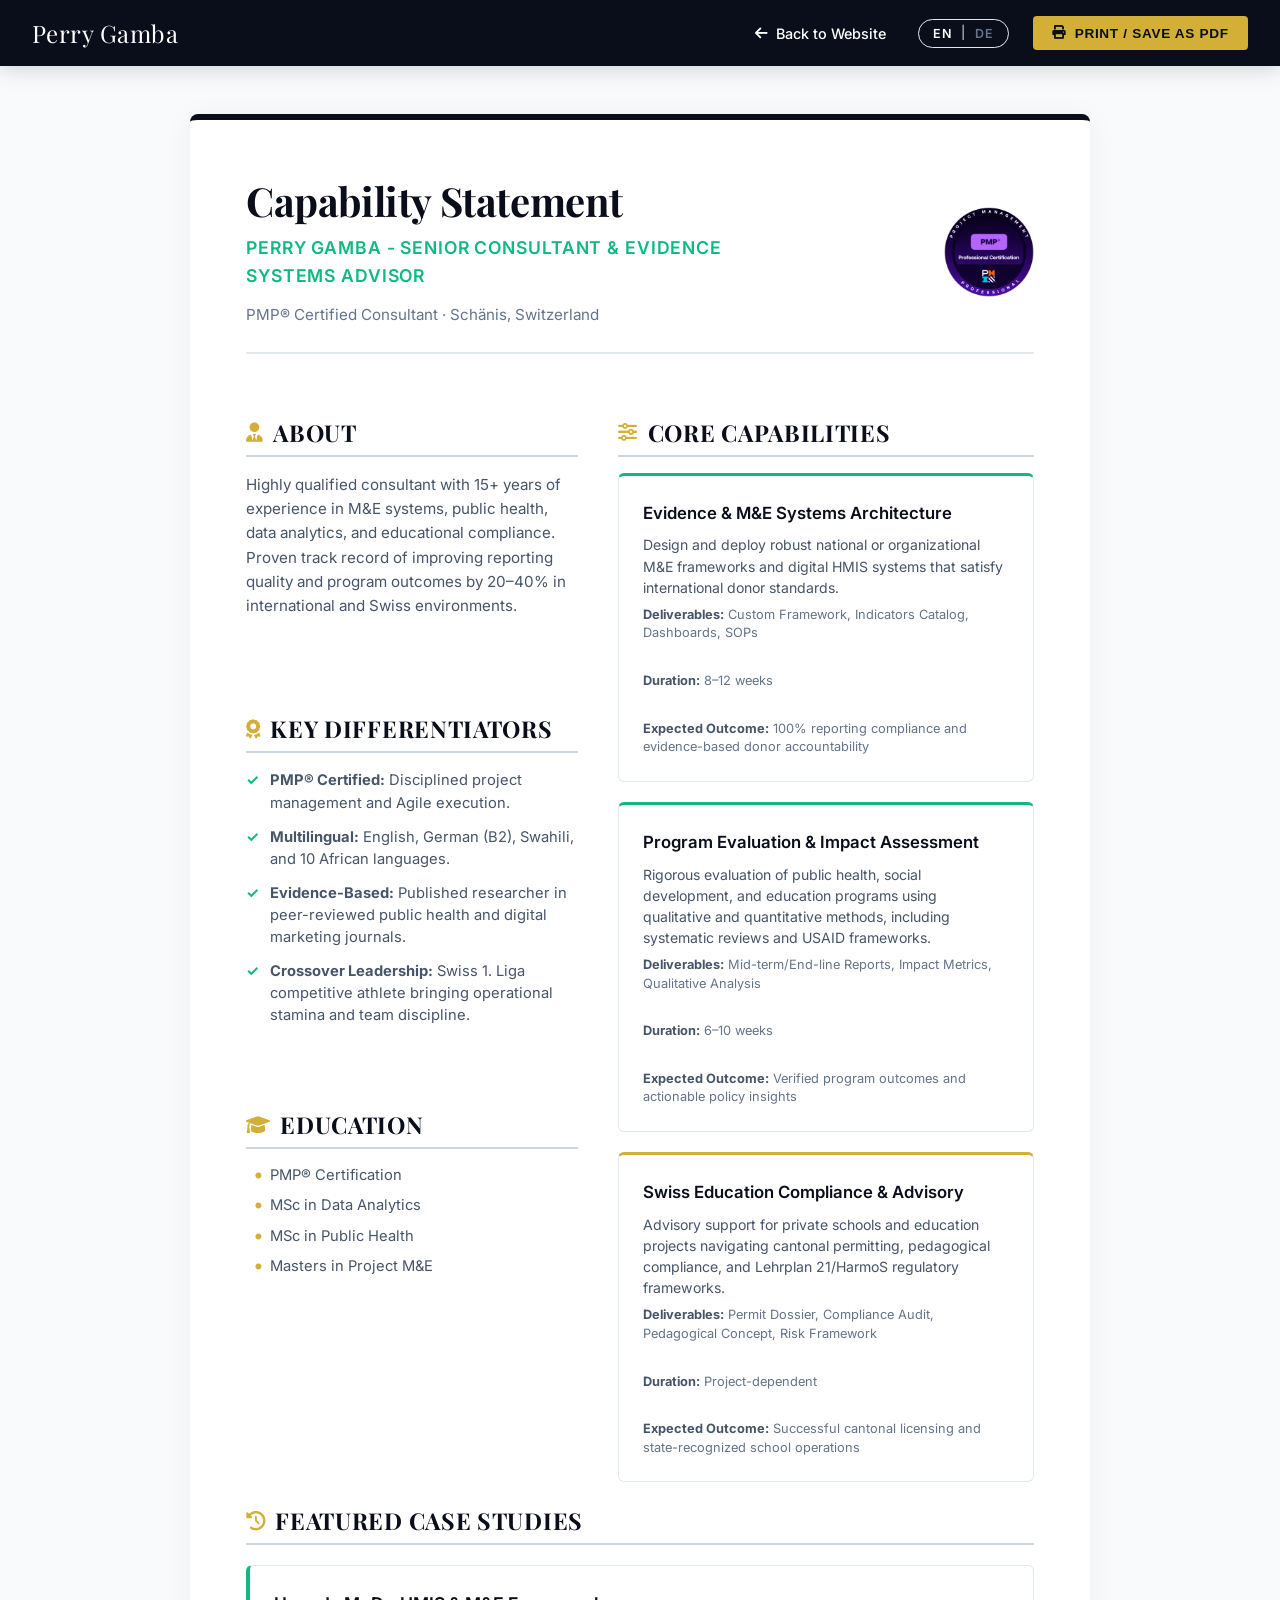
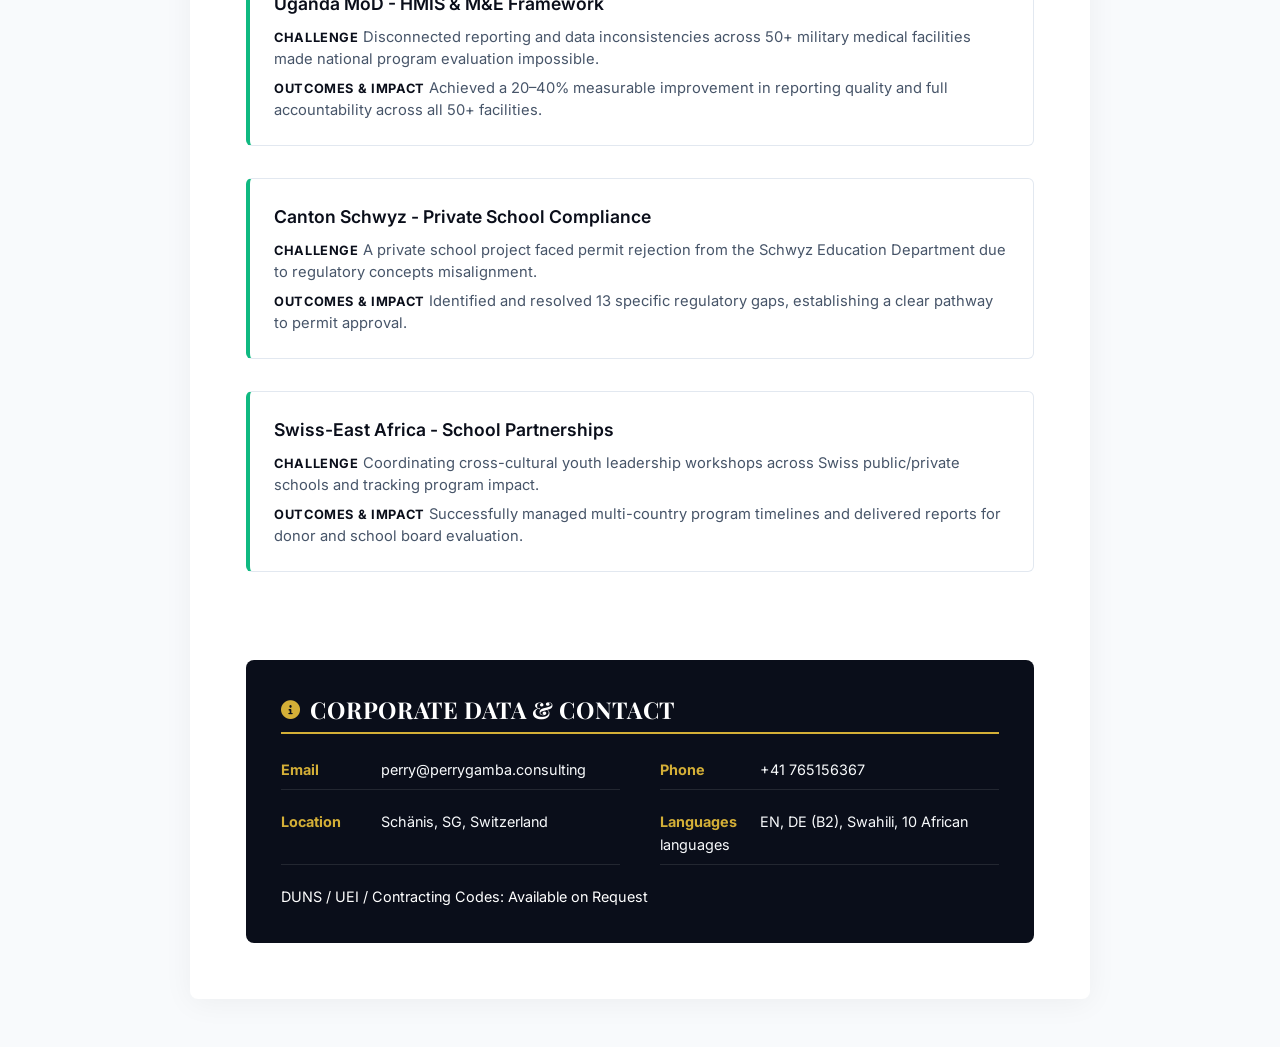
==== commit 798132df: "style(capability): redesign into balanced 2-page print & screen layout" ====
--- a/capability-statement.html
+++ b/capability-statement.html
@@ -154,8 +154,8 @@
             color: #0a0e1a;
             border-bottom: 2px solid #cbd5e1;
             padding-bottom: 0.5rem;
-            margin-top: 2rem;
-            margin-bottom: 1.2rem;
+            margin-top: 1.5rem;
+            margin-bottom: 1rem;
             text-transform: uppercase;
             letter-spacing: 0.03em;
             display: flex;
@@ -168,10 +168,18 @@
             font-size: 1.2rem;
         }
 
-        .cap-grid-2 {
+        /* Two column layout for Page 1 */
+        .cap-page-1-grid {
             display: grid;
-            grid-template-columns: 1fr 1fr;
-            gap: 1.75rem;
+            grid-template-columns: 1fr 1.25fr;
+            gap: 2.5rem;
+        }
+
+        @media (max-width: 768px) {
+            .cap-page-1-grid {
+                grid-template-columns: 1fr;
+                gap: 1.5rem;
+            }
         }
 
         .cap-overview-text {
@@ -251,71 +259,125 @@
             font-weight: bold;
         }
 
-        .cap-past-perf-list {
-            display: flex;
-            flex-direction: column;
-            gap: 1.5rem;
-        }
-
-        .cap-perf-item {
-            border-left: 3px solid #10b981;
-            padding-left: 1.2rem;
-        }
-
-        .cap-perf-item h4 {
-            margin: 0 0 0.4rem 0;
+        /* Credentials List Style */
+        .credentials-list {
+            list-style: none;
+            padding-left: 0;
+            margin: 0;
+            font-size: 0.92rem;
+            color: #475569;
+        }
+
+        .credentials-list li {
+            position: relative;
+            padding-left: 1.5rem;
+            margin-bottom: 0.6rem;
+            line-height: 1.4;
+        }
+
+        .credentials-list li::before {
+            content: "•";
+            position: absolute;
+            left: 0.5rem;
+            color: #d4af37;
+            font-weight: bold;
+            font-size: 1.2rem;
+            line-height: 1;
+        }
+
+        /* Case Studies Styles */
+        .cap-case-card {
+            background: #ffffff;
+            border: 1px solid #e2e8f0;
+            border-left: 4px solid #10b981;
+            border-radius: 6px;
+            padding: 1.5rem;
+            margin-bottom: 1rem;
+            box-shadow: none;
+            transition: all 0.3s ease;
+        }
+
+        .cap-case-card:hover {
+            transform: translateY(-2px);
+            box-shadow: 0 4px 15px rgba(10,14,26,0.04);
+            border-color: #cbd5e1;
+        }
+
+        .cap-case-card h4 {
+            margin: 0 0 0.5rem 0;
             color: #0a0e1a;
             font-size: 1.1rem;
             font-weight: 600;
         }
 
-        .cap-perf-item p {
+        .cap-case-card p {
             margin: 0 0 0.4rem 0;
             font-size: 0.92rem;
             color: #475569;
             line-height: 1.5;
         }
 
-        .cap-perf-item p:last-child {
+        .cap-case-card p:last-child {
             margin-bottom: 0;
         }
 
-        .cap-perf-item strong {
+        .cap-case-card strong {
             color: #0a0e1a;
             font-size: 0.8rem;
             text-transform: uppercase;
             letter-spacing: 0.05em;
         }
 
-        .cap-info-grid {
+        /* Styled Corporate footer box */
+        .cap-footer-card {
+            background: #0a0e1a;
+            color: #ffffff;
+            border-radius: 8px;
+            padding: 2.2rem;
+            margin-top: 1.5rem;
+        }
+
+        .cap-footer-card .cap-section-title {
+            color: #ffffff;
+            border-bottom: 2px solid #d4af37;
+            margin-top: 0;
+            margin-bottom: 1.5rem;
+            padding-bottom: 0.5rem;
+        }
+
+        .cap-footer-card .cap-info-grid {
             display: grid;
-            grid-template-columns: repeat(2, 1fr);
-            gap: 1rem 2rem;
+            grid-template-columns: 1fr 1fr;
+            gap: 1.25rem 2.5rem;
             font-size: 0.9rem;
-            background: #f8fafc;
-            padding: 1.5rem;
-            border-radius: 6px;
-            border: 1px solid #e2e8f0;
-        }
-
-        .info-cell {
-            border-bottom: 1px solid #f1f5f9;
-            padding-bottom: 0.4rem;
-        }
-
-        .info-cell strong {
-            color: #0a0e1a;
+            background: transparent;
+            border: none;
+            padding: 0;
+            border-radius: 0;
+        }
+
+        .cap-footer-card .info-cell {
+            border-bottom: 1px solid rgba(255, 255, 255, 0.1);
+            padding-bottom: 0.5rem;
+        }
+
+        .cap-footer-card .info-cell strong {
+            color: #d4af37;
             display: inline-block;
             width: 100px;
         }
 
-        .info-cell.full-width {
+        .cap-footer-card .info-cell span {
+            color: #f8fafc;
+        }
+
+        .cap-footer-card .info-cell.full-width {
             grid-column: span 2;
             border-bottom: none;
             padding-bottom: 0;
         }
 
-        .info-cell.full-width strong {
+        .cap-footer-card .info-cell.full-width strong {
             width: auto;
             margin-right: 0.5rem;
         }
@@ -348,7 +410,7 @@
             }
 
             .capability-body section {
-                padding: 0.75rem 0 !important;
+                padding: 0.5rem 0 !important;
                 page-break-inside: avoid;
                 break-inside: avoid;
             }
@@ -363,12 +425,12 @@
             }
 
             .cap-title-area h1 {
-                font-size: 2rem !important;
+                font-size: 2.2rem !important;
                 margin-bottom: 0.2rem !important;
             }
 
             .cap-subtitle {
-                font-size: 0.95rem !important;
+                font-size: 1rem !important;
                 margin-bottom: 0.4rem !important;
             }
 
@@ -377,13 +439,13 @@
             }
 
             .cap-badge-img {
-                width: 70px !important;
-                height: 70px !important;
+                width: 75px !important;
+                height: 75px !important;
             }
 
             .cap-section-title {
                 margin-top: 1rem !important;
-                margin-bottom: 0.75rem !important;
+                margin-bottom: 0.6rem !important;
                 font-size: 1.15rem !important;
                 border-bottom: 1.5px solid #0a0e1a !important;
                 padding-bottom: 0.3rem !important;
@@ -393,8 +455,10 @@
                 display: none !important;
             }
 
-            .cap-grid-2 {
-                gap: 1.25rem !important;
+            .cap-page-1-grid {
+                display: grid !important;
+                grid-template-columns: 1fr 1.3fr !important;
+                gap: 1.5rem !important;
             }
 
             .cap-card {
@@ -410,8 +474,8 @@
                 border-top-color: #d4af37 !important;
             }
 
-            .differentiators-list li {
-                margin-bottom: 0.4rem !important;
+            .differentiators-list li, .credentials-list li {
+                margin-bottom: 0.35rem !important;
             }
 
             /* Direct page break before Past Performance to guarantee perfect 2-page budget */
@@ -421,35 +485,40 @@
                 padding-top: 0.5rem !important;
             }
 
-            .cap-past-perf-list {
-                gap: 0.75rem !important;
-            }
-
-            .cap-perf-item {
-                border-left: 3px solid #10b981 !important;
-                padding-left: 1rem !important;
-                margin-bottom: 0 !important;
+            .cap-case-card {
+                padding: 1rem !important;
+                border: 1px solid #cbd5e1 !important;
+                border-left: 4px solid #10b981 !important;
+                background: #ffffff !important;
+                margin-bottom: 0.75rem !important;
                 page-break-inside: avoid;
                 break-inside: avoid;
             }
 
-            .cap-info-grid {
-                background: #f8fafc !important;
-                border: 1px solid #cbd5e1 !important;
-                padding: 1rem !important;
-                gap: 0.5rem 1.5rem !important;
+            .cap-footer-card {
+                background: #0a0e1a !important;
+                color: #ffffff !important;
+                padding: 1.5rem !important;
+                border-radius: 8px !important;
+                margin-top: 1rem !important;
                 page-break-inside: avoid;
                 break-inside: avoid;
                 -webkit-print-color-adjust: exact;
                 print-color-adjust: exact;
             }
 
-            .info-cell {
-                border-bottom: 1px solid #cbd5e1 !important;
+            .cap-footer-card .cap-section-title {
+                color: #ffffff !important;
+                border-bottom: 2px solid #d4af37 !important;
+                margin-bottom: 1rem !important;
+            }
+
+            .cap-footer-card .info-cell {
+                border-bottom: 1px solid rgba(255, 255, 255, 0.15) !important;
                 padding-bottom: 0.3rem !important;
             }
 
-            .info-cell.full-width {
+            .cap-footer-card .info-cell.full-width {
                 border-bottom: none !important;
                 padding-bottom: 0 !important;
             }
@@ -481,101 +550,129 @@
     </header>
 
     <!-- Capability Page Container -->
+    <!-- Capability Page Container -->
     <main class="cap-container">
         
-        <!-- Header Section -->
-        <section class="cap-header">
-            <div class="cap-title-area">
-                <h1 data-key="capability.title">Capability Statement</h1>
-                <p class="cap-subtitle" data-key="capability.subtitle">Perry Gamba - Senior Consultant &amp; Evidence Systems Advisor</p>
-                <p class="cap-tagline" data-key="hero.eyebrow">PMP® Certified Consultant · Schänis, Switzerland</p>
-            </div>
-            <div class="cap-badge-area">
-                <img src="assets/images/pmp-certification-badge.png" alt="PMP® Certification" class="cap-badge-img">
-            </div>
-        </section>
-
-        <!-- Core Capabilities Section -->
-        <section>
-            <h3 class="cap-section-title"><i class="fas fa-sliders-h"></i> <span data-key="capability.overview">Core Capabilities</span></h3>
-            <p data-key="capability.overview.desc" class="cap-overview-text">
-                Highly qualified consultant with 15+ years of experience in M&amp;E systems, public health, data analytics, and educational compliance. Proven track record of improving reporting quality and program outcomes by 20–40% in international and Swiss environments.
-            </p>
-            
-            <div class="cap-grid-2">
-                <div class="cap-card">
-                    <h4 data-key="s1.title">Evidence &amp; M&amp;E Systems Architecture</h4>
-                    <p data-key="s1.desc"></p>
+        <!-- Page 1 Content Area -->
+        <div class="cap-page-1">
+            <!-- Header Section -->
+            <section class="cap-header">
+                <div class="cap-title-area">
+                    <h1 data-key="capability.title">Capability Statement</h1>
+                    <p class="cap-subtitle" data-key="capability.subtitle">Perry Gamba - Senior Consultant &amp; Evidence Systems Advisor</p>
+                    <p class="cap-tagline" data-key="hero.eyebrow">PMP® Certified Consultant · Schänis, Switzerland</p>
                 </div>
-                <div class="cap-card">
-                    <h4 data-key="s2.title">Program Evaluation &amp; Impact Assessment</h4>
-                    <p data-key="s2.desc"></p>
+                <div class="cap-badge-area">
+                    <img src="assets/images/pmp-certification-badge.png" alt="PMP® Certification" class="cap-badge-img">
+                </div>
+            </section>
+
+            <!-- Grid Layout for Page 1 -->
+            <div class="cap-page-1-grid">
+                <!-- Left Column: Bio, Differentiators, Credentials -->
+                <div class="cap-col-left">
+                    <section style="padding-top: 0;">
+                        <h3 class="cap-section-title"><i class="fas fa-user-tie"></i> <span data-key="nav.about">About Me</span></h3>
+                        <p data-key="capability.overview.desc" class="cap-overview-text">
+                            Highly qualified consultant with 15+ years of experience in M&amp;E systems, public health, data analytics, and educational compliance. Proven track record of improving reporting quality and program outcomes by 20–40% in international and Swiss environments.
+                        </p>
+                    </section>
+
+                    <section>
+                        <h3 class="cap-section-title"><i class="fas fa-award"></i> <span data-key="capability.differentiators">Key Differentiators</span></h3>
+                        <ul class="differentiators-list" data-key="capability.differentiators.list">
+                            <li><strong>PMP® Certified:</strong> Disciplined project management and Agile execution.</li>
+                            <li><strong>Multilingual:</strong> English, German (B2), Swahili, and 10 African languages.</li>
+                            <li><strong>Evidence-Based:</strong> Published researcher in peer-reviewed public health and digital marketing journals.</li>
+                            <li><strong>Crossover Leadership:</strong> Swiss 1. Liga competitive athlete bringing operational stamina and team discipline.</li>
+                        </ul>
+                    </section>
+
+                    <section style="padding-bottom: 0;">
+                        <h3 class="cap-section-title"><i class="fas fa-graduation-cap"></i> <span data-key="nav.education">Key Credentials</span></h3>
+                        <ul class="credentials-list">
+                            <li data-key="capability.edu1">PMP® Certification</li>
+                            <li data-key="capability.edu2">MSc in Data Analytics</li>
+                            <li data-key="capability.edu3">MSc in Public Health</li>
+                            <li data-key="capability.edu4">Masters in Project M&E</li>
+                        </ul>
+                    </section>
+                </div>
+
+                <!-- Right Column: Core Capabilities Stack -->
+                <div class="cap-col-right">
+                    <section style="padding-top: 0; padding-bottom: 0;">
+                        <h3 class="cap-section-title"><i class="fas fa-sliders-h"></i> <span data-key="capability.overview">Core Capabilities</span></h3>
+                        <div style="display: flex; flex-direction: column; gap: 1.25rem; margin-top: 1rem;">
+                            <div class="cap-card">
+                                <h4 data-key="s1.title">Evidence &amp; M&amp;E Systems Architecture</h4>
+                                <p data-key="s1.desc"></p>
+                            </div>
+                            <div class="cap-card">
+                                <h4 data-key="s2.title">Program Evaluation &amp; Impact Assessment</h4>
+                                <p data-key="s2.desc"></p>
+                            </div>
+                            <div class="cap-card gold-border">
+                                <h4 data-key="s3.title">Swiss Education Compliance &amp; Advisory</h4>
+                                <p data-key="s3.desc"></p>
+                            </div>
+                        </div>
+                    </section>
                 </div>
             </div>
-        </section>
-
-        <!-- Differentiators Section -->
-        <section>
-            <h3 class="cap-section-title"><i class="fas fa-award"></i> <span data-key="capability.differentiators">Key Differentiators</span></h3>
-            <div class="cap-grid-2">
-                <div>
-                    <ul class="differentiators-list" data-key="capability.differentiators.list">
-                        <li><strong>PMP® Certified:</strong> Disciplined project management and Agile execution.</li>
-                        <li><strong>Multilingual:</strong> English, German (B2), Swahili, and 10 African languages.</li>
-                        <li><strong>Evidence-Based:</strong> Published researcher in peer-reviewed public health and digital marketing journals.</li>
-                        <li><strong>Crossover Leadership:</strong> Swiss 1. Liga competitive athlete bringing operational stamina and team discipline.</li>
-                    </ul>
+        </div>
+
+        <!-- Page 2 Content Area -->
+        <div class="cap-page-2 page-break-print">
+            <!-- Featured Case Studies -->
+            <section class="cap-cases-section" style="padding-top: 0;">
+                <h3 class="cap-section-title"><i class="fas fa-history"></i> <span data-key="case.title">Featured Case Studies</span></h3>
+                <div style="display: flex; flex-direction: column; gap: 1rem; margin-top: 1.25rem;">
+                    <!-- Case Study 1 -->
+                    <div class="cap-case-card">
+                        <h4 data-key="case.mod.title">Uganda MoD - HMIS &amp; M&amp;E Framework</h4>
+                        <p><strong data-key="case.mod.challenge.title">Challenge:</strong> <span data-key="case.mod.challenge.desc">Disconnected reporting and data inconsistencies across 50+ military medical facilities.</span></p>
+                        <p><strong data-key="case.mod.results.title">Results:</strong> <span data-key="case.mod.results.desc">Achieved a 20–40% measurable improvement in reporting quality and full accountability across all 50+ facilities.</span></p>
+                    </div>
+                    <!-- Case Study 2 -->
+                    <div class="cap-case-card">
+                        <h4 data-key="case.compliance.title">Canton Schwyz - School Permit Compliance</h4>
+                        <p><strong data-key="case.compliance.challenge.title">Challenge:</strong> <span data-key="case.compliance.challenge.desc">A private school project faced permit rejection from the Schwyz Education Department.</span></p>
+                        <p><strong data-key="case.compliance.results.title">Results:</strong> <span data-key="case.compliance.results.desc">Identified and resolved 13 specific regulatory gaps, establishing a clear pathway to permit approval.</span></p>
+                    </div>
+                    <!-- Case Study 3 -->
+                    <div class="cap-case-card">
+                        <h4 data-key="case.lernraum.title">Swiss-East Africa - School Partnerships</h4>
+                        <p><strong data-key="case.lernraum.challenge.title">Challenge:</strong> <span data-key="case.lernraum.challenge.desc">Coordinating cross-cultural youth leadership workshops across Swiss public/private schools.</span></p>
+                        <p><strong data-key="case.lernraum.results.title">Results:</strong> <span data-key="case.lernraum.results.desc">Successfully managed multi-country program timelines and delivered reports for donor evaluation.</span></p>
+                    </div>
                 </div>
-                <div class="cap-card gold-border">
-                    <h4 data-key="s3.title">Swiss Education Compliance &amp; Advisory</h4>
-                    <p data-key="s3.desc"></p>
+            </section>
+
+            <!-- Company Data & Contact Section -->
+            <section style="padding-bottom: 0;">
+                <div class="cap-footer-card">
+                    <h3 class="cap-section-title"><i class="fas fa-info-circle"></i> <span data-key="capability.corporate.data">Corporate Data &amp; Contact</span></h3>
+                    <div class="cap-info-grid">
+                        <div class="info-cell">
+                            <strong data-key="contact.email">Email</strong><span>perry@perrygamba.consulting</span>
+                        </div>
+                        <div class="info-cell">
+                            <strong data-key="contact.phone">Phone</strong><span>+41 765156367</span>
+                        </div>
+                        <div class="info-cell">
+                            <strong data-key="contact.location">Location</strong><span>Schänis, SG, Switzerland</span>
+                        </div>
+                        <div class="info-cell">
+                            <strong data-key="capability.languages">Languages</strong><span>EN, DE (B2), Swahili, 10 African languages</span>
+                        </div>
+                        <div class="info-cell full-width" data-key="capability.codes">
+                            DUNS / UEI / Contracting Codes: Available on Request
+                        </div>
+                    </div>
                 </div>
-            </div>
-        </section>
-
-        <!-- Past Performance (Forces break on print for beautiful 2-page layout) -->
-        <section class="page-break-print">
-            <h3 class="cap-section-title"><i class="fas fa-history"></i> <span data-key="case.title">Featured Case Studies</span></h3>
-            <div class="cap-past-perf-list">
-                <div class="cap-perf-item">
-                    <h4 data-key="case.mod.title">Uganda MoD - HMIS &amp; M&amp;E Framework</h4>
-                    <p><strong data-key="case.mod.challenge.title">Challenge:</strong> <span data-key="case.mod.challenge.desc">Disconnected reporting and data inconsistencies across 50+ military medical facilities.</span></p>
-                    <p><strong data-key="case.mod.results.title">Results:</strong> <span data-key="case.mod.results.desc">Achieved a 20–40% measurable improvement in reporting quality and full accountability across all 50+ facilities.</span></p>
-                </div>
-                <div class="cap-perf-item">
-                    <h4 data-key="case.compliance.title">Canton Schwyz - School Permit Compliance</h4>
-                    <p><strong data-key="case.compliance.challenge.title">Challenge:</strong> <span data-key="case.compliance.challenge.desc">A private school project faced permit rejection from the Schwyz Education Department.</span></p>
-                    <p><strong data-key="case.compliance.results.title">Results:</strong> <span data-key="case.compliance.results.desc">Identified and resolved 13 specific regulatory gaps, establishing a clear pathway to permit approval.</span></p>
-                </div>
-                <div class="cap-perf-item">
-                    <h4 data-key="case.lernraum.title">Swiss-East Africa - School Partnerships</h4>
-                    <p><strong data-key="case.lernraum.challenge.title">Challenge:</strong> <span data-key="case.lernraum.challenge.desc">Coordinating cross-cultural youth leadership workshops across Swiss public/private schools.</span></p>
-                    <p><strong data-key="case.lernraum.results.title">Results:</strong> <span data-key="case.lernraum.results.desc">Successfully managed multi-country program timelines and delivered reports for donor evaluation.</span></p>
-                </div>
-            </div>
-        </section>
-
-        <!-- Company Data & Contact Section -->
-        <section>
-            <h3 class="cap-section-title"><i class="fas fa-info-circle"></i> <span data-key="capability.corporate.data">Corporate Data &amp; Contact</span></h3>
-            <div class="cap-info-grid">
-                <div class="info-cell">
-                    <strong data-key="contact.email">Email</strong><span>perry@perrygamba.consulting</span>
-                </div>
-                <div class="info-cell">
-                    <strong data-key="contact.phone">Phone</strong><span>+41 765156367</span>
-                </div>
-                <div class="info-cell">
-                    <strong data-key="contact.location">Location</strong><span>Schänis, SG, Switzerland</span>
-                </div>
-                <div class="info-cell">
-                    <strong data-key="capability.languages">Languages</strong><span>EN, DE (B2), Swahili, 10 African languages</span>
-                </div>
-                <div class="info-cell full-width" data-key="capability.codes">
-                    DUNS / UEI / Contracting Codes: Available on Request
-                </div>
-            </div>
-        </section>
+            </section>
+        </div>
 
     </main>
 
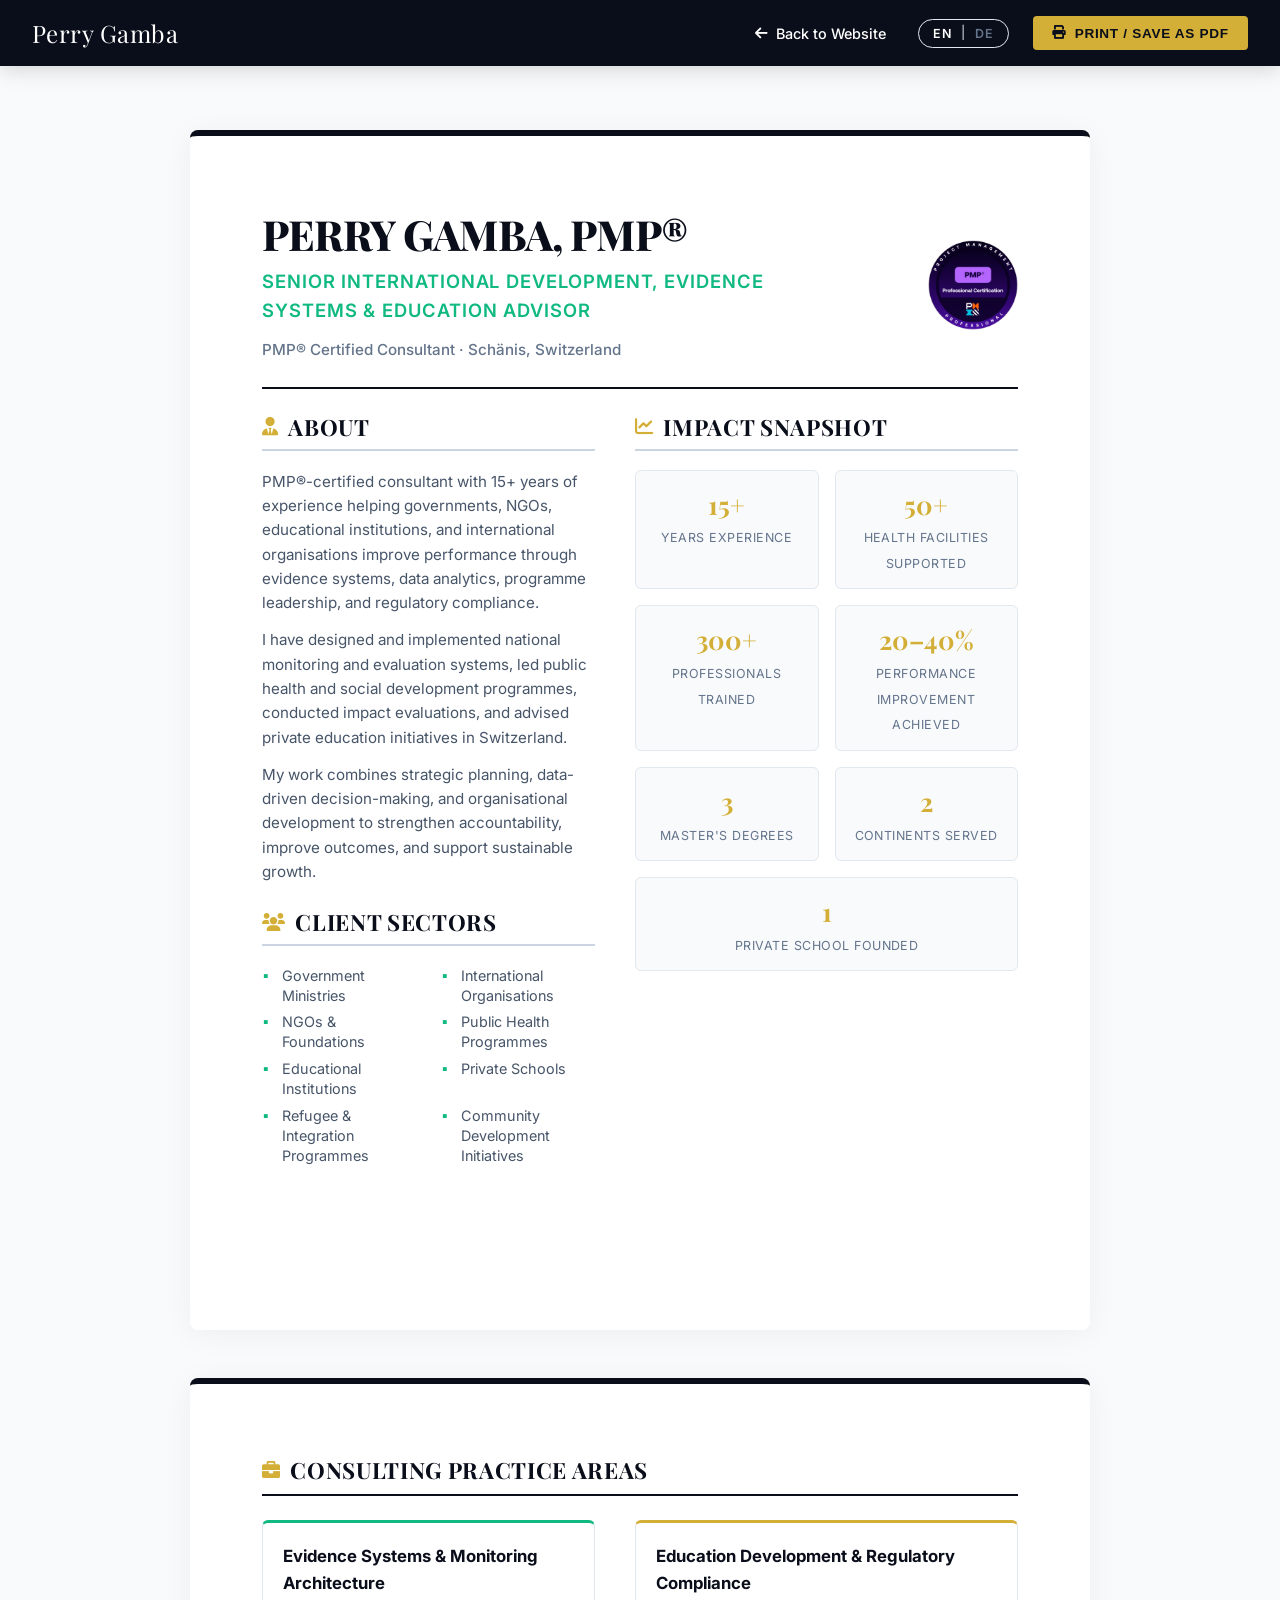
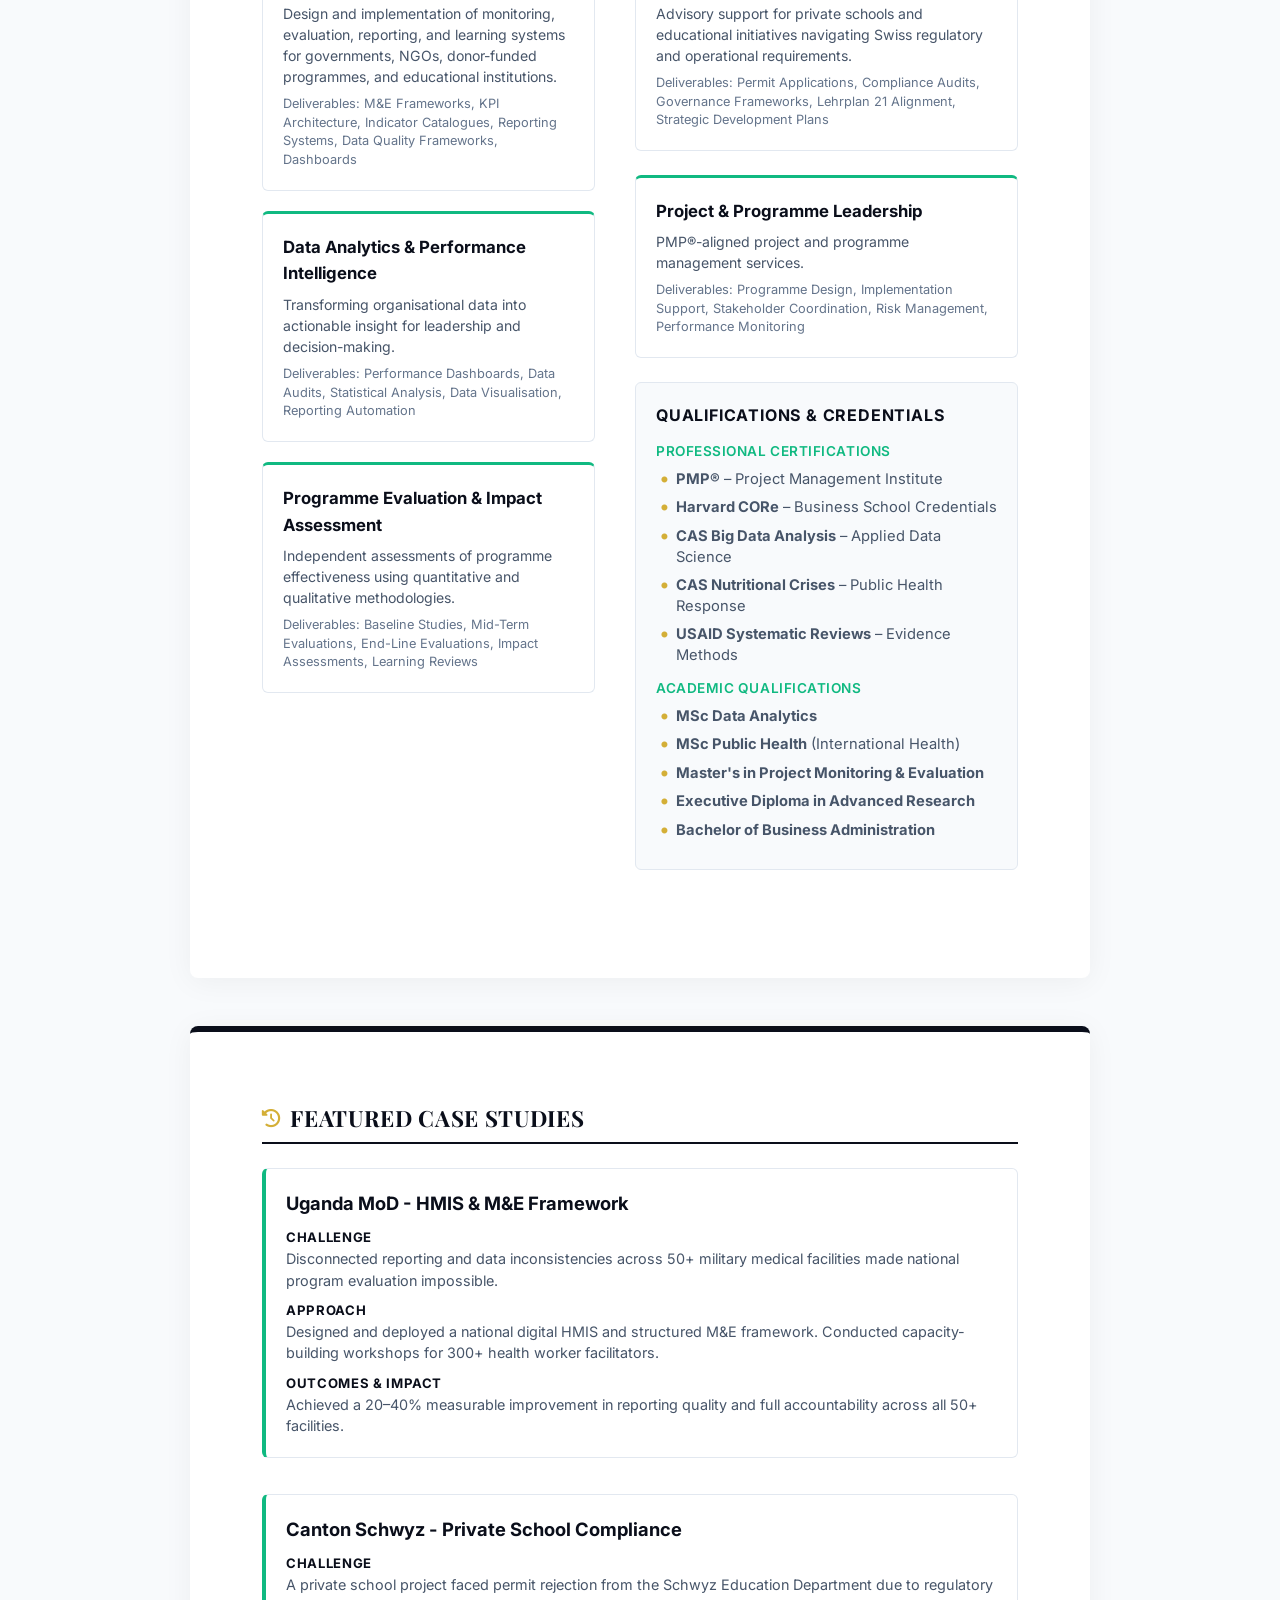
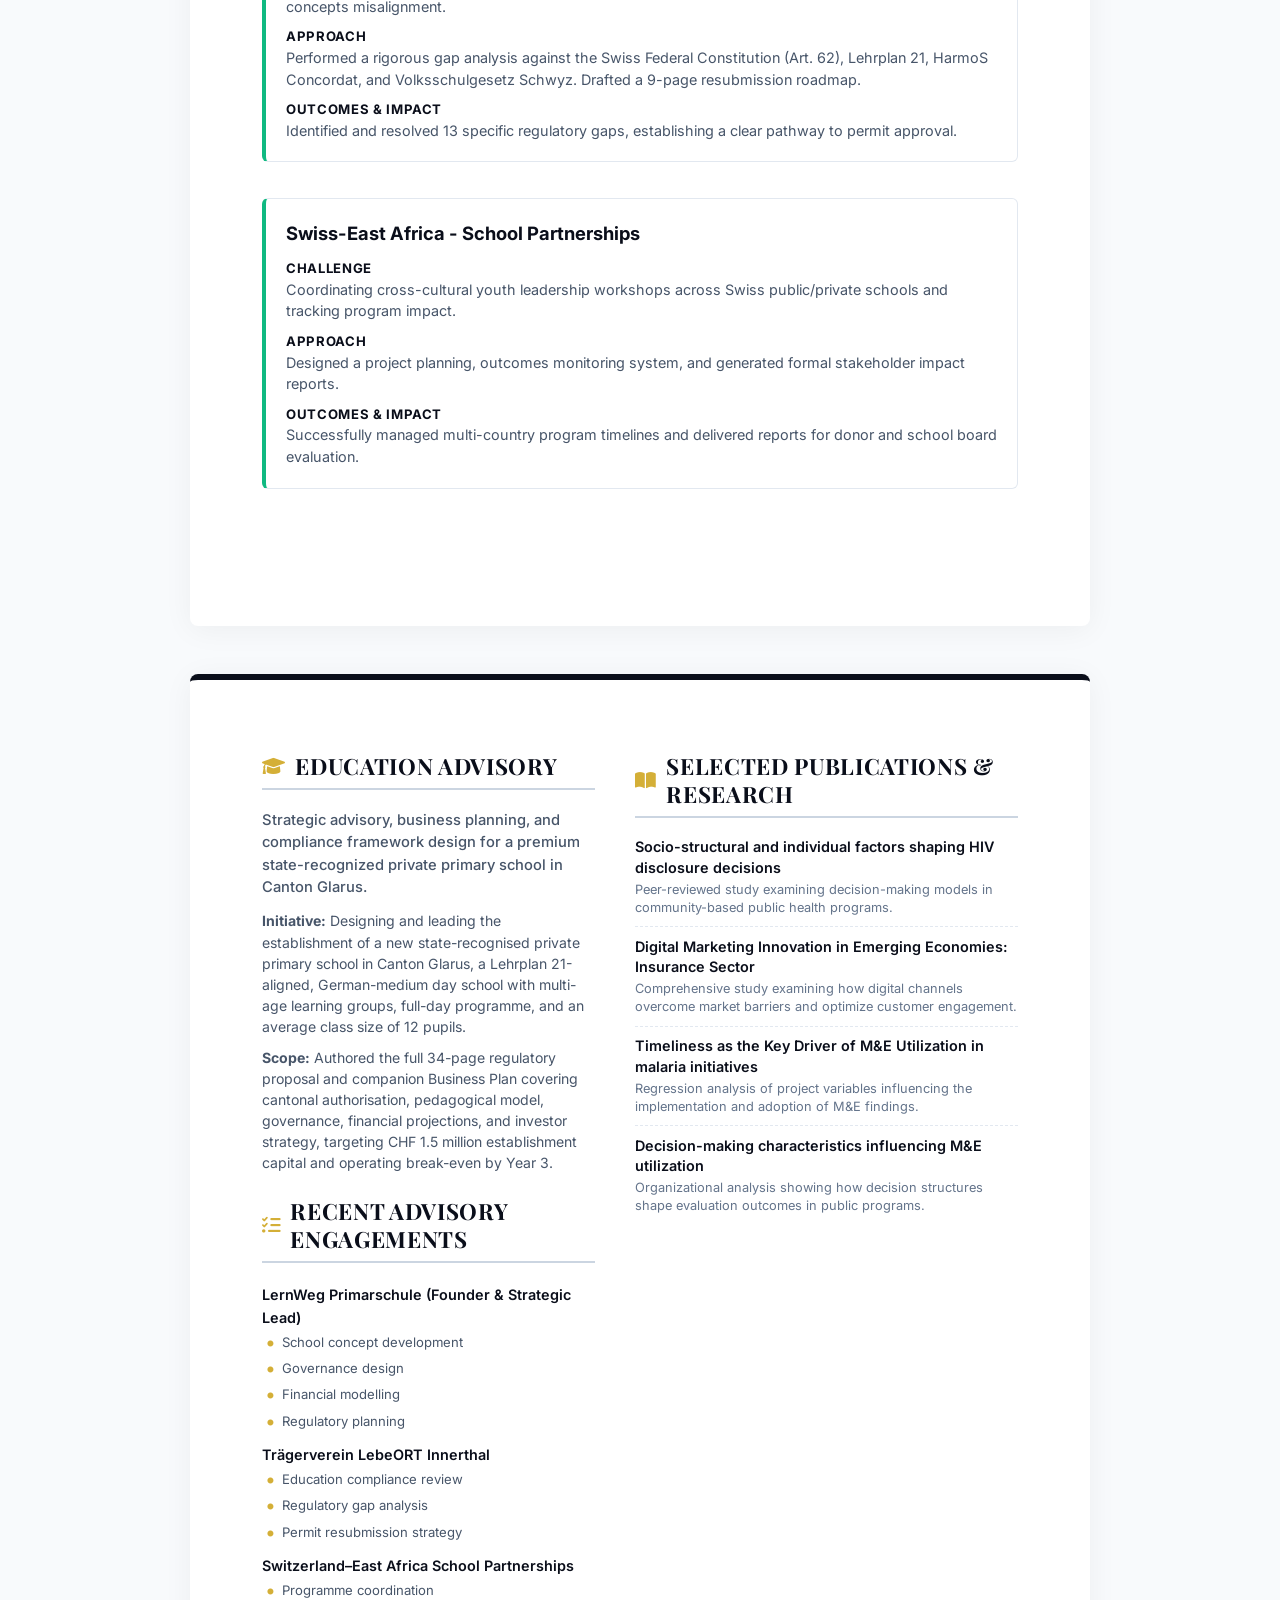
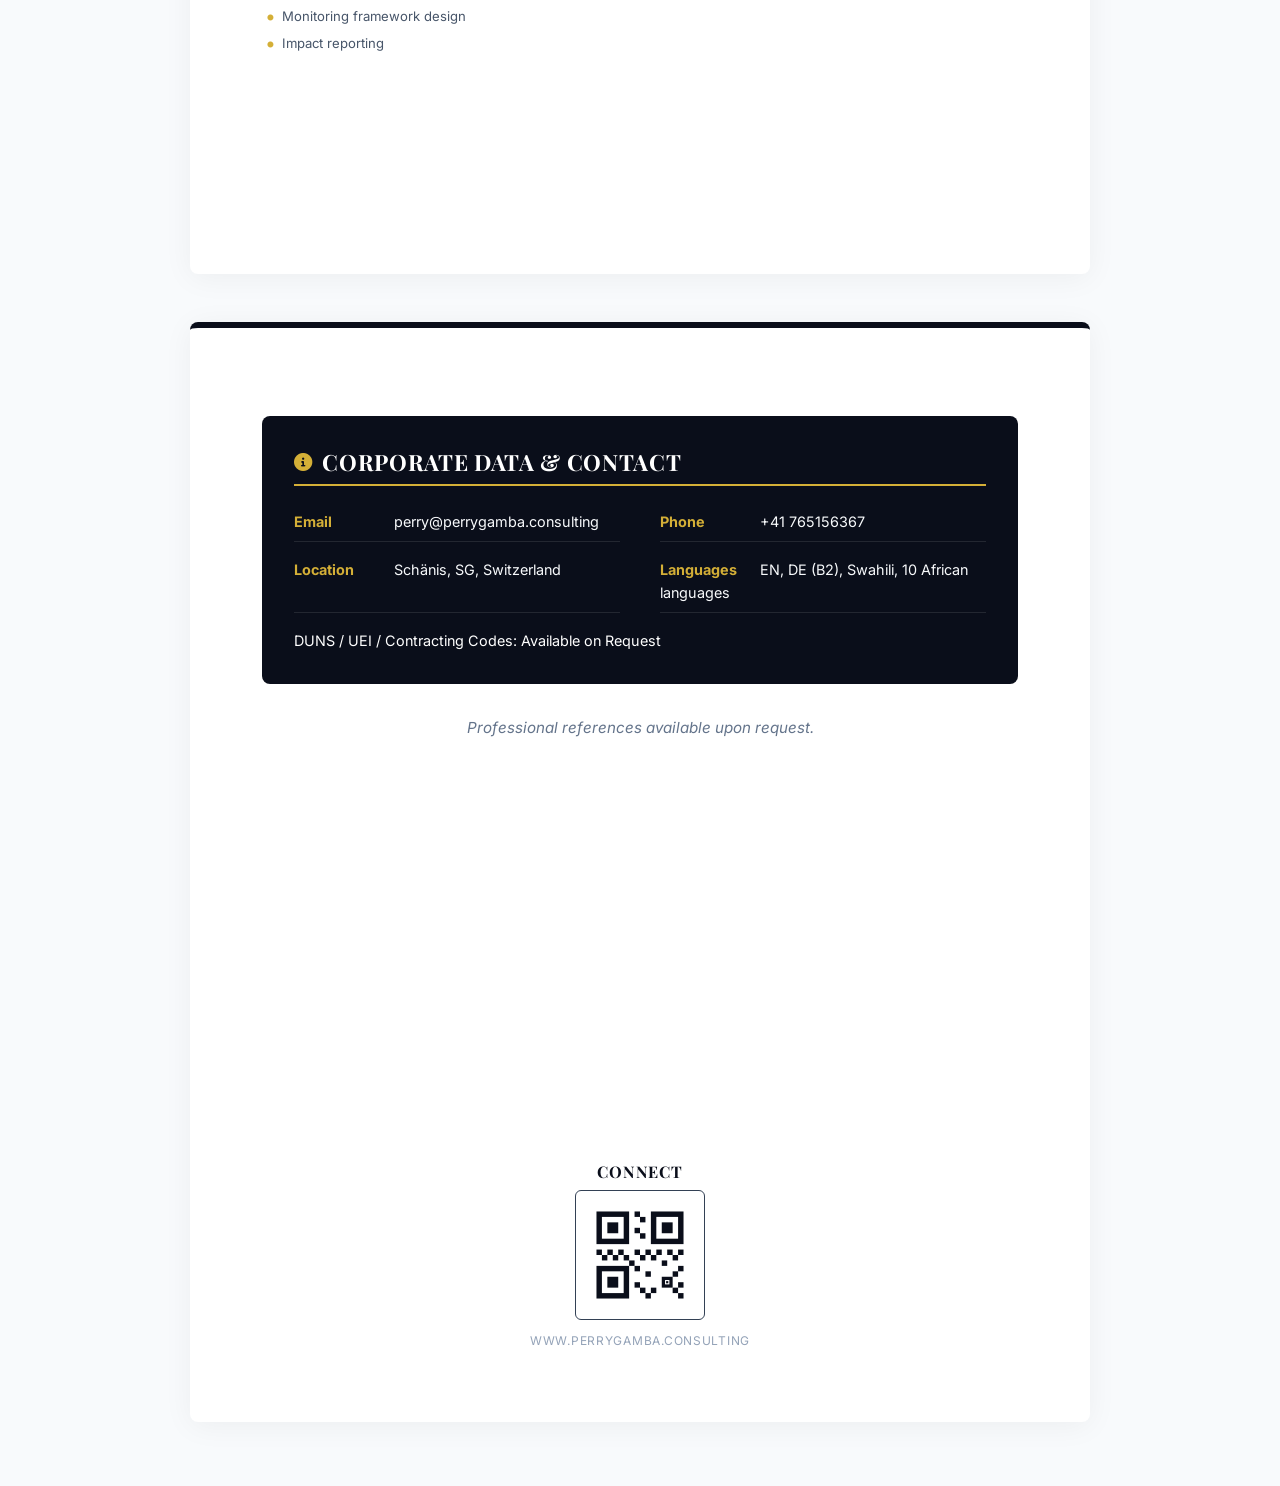
==== commit 14bbe6e9: "Restructure capability statement into 5-page executive dossier, optimize print layout page heights, " ====
--- a/capability-statement.html
+++ b/capability-statement.html
@@ -90,37 +90,63 @@
         }
 
         .cap-container {
+            max-width: 960px;
+            margin: 0 auto;
+            padding: 1rem 0;
+        }
+
+        /* Styled A4 Sheet for Screen Mode */
+        .cap-print-page {
+            background: #ffffff;
             max-width: 900px;
+            min-height: 1200px;
             margin: 3rem auto;
-            background: #ffffff;
-            padding: 3.5rem;
+            padding: 4.5rem;
             border-radius: 8px;
             box-shadow: 0 4px 30px rgba(10,14,26,0.05);
             border-top: 6px solid #0a0e1a;
             position: relative;
-        }
-
+            box-sizing: border-box;
+            display: flex;
+            flex-direction: column;
+            justify-content: flex-start;
+        }
+
+        /* Section Layouts within A4 Page */
+        .cap-print-page section {
+            padding: 1.75rem 0;
+            border-bottom: 1px solid #f1f5f9;
+        }
+        .cap-print-page section:last-of-type {
+            border-bottom: none;
+        }
+        .cap-print-page section.cap-header {
+            padding-top: 0;
+            border-bottom: 2px solid #0a0e1a;
+            padding-bottom: 1.5rem;
+        }
+
+        /* Header Positioning */
         .cap-header {
-            border-bottom: 2px solid #e2e8f0;
-            padding-bottom: 2rem;
-            margin-bottom: 2.5rem;
             display: flex;
             justify-content: space-between;
             align-items: center;
         }
 
         .cap-title-area {
-            max-width: 70%;
+            max-width: 75%;
         }
 
         .cap-title-area h1 {
-            font-size: 2.5rem;
+            font-size: 2.6rem;
             color: #0a0e1a;
-            margin: 0 0 0.5rem 0;
+            margin: 0 0 0.4rem 0;
+            font-weight: 800;
+            letter-spacing: -0.02em;
         }
 
         .cap-subtitle {
-            font-size: 1.1rem;
+            font-size: 1.15rem;
             color: #10b981;
             font-weight: 600;
             margin: 0 0 0.8rem 0;
@@ -132,6 +158,7 @@
             font-size: 0.95rem;
             color: #64748b;
             margin: 0;
+            font-weight: 500;
         }
 
         .cap-badge-area {
@@ -148,14 +175,15 @@
             object-fit: contain;
         }
 
+        /* Page Section Title */
         .cap-section-title {
             font-family: 'Playfair Display', Georgia, serif;
-            font-size: 1.45rem;
+            font-size: 1.4rem;
             color: #0a0e1a;
             border-bottom: 2px solid #cbd5e1;
             padding-bottom: 0.5rem;
-            margin-top: 1.5rem;
-            margin-bottom: 1rem;
+            margin-top: 0;
+            margin-bottom: 1.2rem;
             text-transform: uppercase;
             letter-spacing: 0.03em;
             display: flex;
@@ -165,14 +193,15 @@
 
         .cap-section-title i {
             color: #d4af37;
-            font-size: 1.2rem;
-        }
-
-        /* Two column layout for Page 1 */
+            font-size: 1.15rem;
+        }
+
+        /* Page 1 Grid: 2 Columns */
         .cap-page-1-grid {
             display: grid;
-            grid-template-columns: 1fr 1.25fr;
+            grid-template-columns: 1fr 1.15fr;
             gap: 2.5rem;
+            flex-grow: 1;
         }
 
         @media (max-width: 768px) {
@@ -185,24 +214,25 @@
         .cap-overview-text {
             font-size: 0.95rem;
             color: #475569;
-            margin-bottom: 1.5rem;
+            margin-bottom: 1rem;
             line-height: 1.6;
         }
 
-        /* Clean independent card styles for Capability Statement */
+        /* Practice Area Cards */
         .cap-card {
             background: #ffffff;
             border: 1px solid #e2e8f0;
             border-top: 3px solid #10b981;
             border-radius: 6px;
-            padding: 1.5rem;
+            padding: 1.25rem;
             box-shadow: none;
             transition: all 0.3s ease;
+            margin-bottom: 1rem;
         }
 
         .cap-card:hover {
             transform: translateY(-2px);
-            box-shadow: 0 6px 20px rgba(10,14,26,0.05);
+            box-shadow: 0 6px 20px rgba(10,14,26,0.04);
             border-color: #cbd5e1;
         }
 
@@ -211,10 +241,10 @@
         }
 
         .cap-card h4 {
-            margin: 0 0 0.5rem 0;
+            margin: 0 0 0.4rem 0;
             color: #0a0e1a;
             font-size: 1.05rem;
-            font-weight: 600;
+            font-weight: 700;
         }
 
         .cap-card p {
@@ -228,7 +258,7 @@
             display: block;
             font-size: 0.8rem;
             color: #64748b;
-            margin-top: 0.5rem;
+            margin-top: 0.4rem;
             line-height: 1.45;
         }
 
@@ -236,6 +266,7 @@
             color: #475569;
         }
 
+        /* Differentiators & Lists */
         .differentiators-list {
             list-style: none;
             padding-left: 0;
@@ -259,7 +290,6 @@
             font-weight: bold;
         }
 
-        /* Credentials List Style */
         .credentials-list {
             list-style: none;
             padding-left: 0;
@@ -270,49 +300,102 @@
 
         .credentials-list li {
             position: relative;
-            padding-left: 1.5rem;
-            margin-bottom: 0.6rem;
+            padding-left: 1.25rem;
+            margin-bottom: 0.5rem;
             line-height: 1.4;
         }
 
         .credentials-list li::before {
             content: "•";
             position: absolute;
-            left: 0.5rem;
+            left: 0.25rem;
             color: #d4af37;
             font-weight: bold;
             font-size: 1.2rem;
             line-height: 1;
         }
 
-        /* Case Studies Styles */
+        /* Impact Snapshot Dashboard */
+        .cap-snapshot-grid {
+            display: grid;
+            grid-template-columns: repeat(2, 1fr);
+            gap: 1rem;
+            margin-top: 0.5rem;
+        }
+
+        .cap-snapshot-item {
+            background: #f8fafc;
+            border: 1px solid #e2e8f0;
+            border-radius: 6px;
+            padding: 0.8rem;
+            text-align: center;
+        }
+
+        .cap-snapshot-val {
+            display: block;
+            font-family: 'Playfair Display', Georgia, serif;
+            font-size: 1.6rem;
+            color: #d4af37;
+            font-weight: 700;
+        }
+
+        .cap-snapshot-lbl {
+            font-size: 0.78rem;
+            color: #64748b;
+            text-transform: uppercase;
+            letter-spacing: 0.04em;
+            margin-top: 0.15rem;
+            line-height: 1.3;
+        }
+
+        /* Client Sectors List layout */
+        .cap-sectors-grid {
+            display: grid;
+            grid-template-columns: repeat(2, 1fr);
+            gap: 0.4rem 1.5rem;
+            list-style: none;
+            padding-left: 0;
+            margin: 0;
+        }
+
+        .cap-sectors-grid li {
+            position: relative;
+            padding-left: 1.25rem;
+            font-size: 0.9rem;
+            color: #475569;
+            line-height: 1.4;
+        }
+
+        .cap-sectors-grid li::before {
+            content: "▪";
+            position: absolute;
+            left: 0;
+            color: #10b981;
+            font-size: 0.85rem;
+            line-height: 1.4;
+        }
+
+        /* Case Studies Expanded styling */
         .cap-case-card {
             background: #ffffff;
             border: 1px solid #e2e8f0;
             border-left: 4px solid #10b981;
             border-radius: 6px;
-            padding: 1.5rem;
+            padding: 1.25rem;
             margin-bottom: 1rem;
             box-shadow: none;
-            transition: all 0.3s ease;
-        }
-
-        .cap-case-card:hover {
-            transform: translateY(-2px);
-            box-shadow: 0 4px 15px rgba(10,14,26,0.04);
-            border-color: #cbd5e1;
         }
 
         .cap-case-card h4 {
             margin: 0 0 0.5rem 0;
             color: #0a0e1a;
-            font-size: 1.1rem;
-            font-weight: 600;
+            font-size: 1.15rem;
+            font-weight: 700;
         }
 
         .cap-case-card p {
-            margin: 0 0 0.4rem 0;
-            font-size: 0.92rem;
+            margin: 0 0 0.5rem 0;
+            font-size: 0.9rem;
             color: #475569;
             line-height: 1.5;
         }
@@ -323,18 +406,46 @@
 
         .cap-case-card strong {
             color: #0a0e1a;
-            font-size: 0.8rem;
+            font-size: 0.82rem;
             text-transform: uppercase;
             letter-spacing: 0.05em;
         }
 
-        /* Styled Corporate footer box */
+        /* Publications block */
+        .cap-pub-item {
+            border-bottom: 1px dashed #e2e8f0;
+            padding-bottom: 0.6rem;
+            margin-bottom: 0.6rem;
+        }
+
+        .cap-pub-item:last-child {
+            border-bottom: none;
+            padding-bottom: 0;
+            margin-bottom: 0;
+        }
+
+        .cap-pub-title {
+            font-size: 0.9rem;
+            color: #0a0e1a;
+            font-weight: 600;
+            margin: 0 0 0.2rem 0;
+            line-height: 1.4;
+        }
+
+        .cap-pub-desc {
+            font-size: 0.8rem;
+            color: #64748b;
+            margin: 0;
+            line-height: 1.4;
+        }
+
+        /* Corporate Footer Card */
         .cap-footer-card {
             background: #0a0e1a;
             color: #ffffff;
             border-radius: 8px;
-            padding: 2.2rem;
-            margin-top: 1.5rem;
+            padding: 2rem;
+            margin-top: 1rem;
         }
 
         .cap-footer-card .cap-section-title {
@@ -348,7 +459,7 @@
         .cap-footer-card .cap-info-grid {
             display: grid;
             grid-template-columns: 1fr 1fr;
-            gap: 1.25rem 2.5rem;
+            gap: 1rem 2.5rem;
             font-size: 0.9rem;
             background: transparent;
             border: none;
@@ -380,6 +491,33 @@
         .cap-footer-card .info-cell.full-width strong {
             width: auto;
             margin-right: 0.5rem;
+        }
+
+        /* QR Code vector styling */
+        .cap-qrcode-area {
+            text-align: center;
+            margin-top: 2rem;
+            display: flex;
+            flex-direction: column;
+            align-items: center;
+            gap: 0.5rem;
+        }
+
+        .cap-qrcode-img {
+            width: 130px;
+            height: 130px;
+            border: 1px solid #334155;
+            padding: 0.6rem;
+            background: #ffffff;
+            border-radius: 6px;
+        }
+
+        .cap-qrcode-lbl {
+            font-size: 0.75rem;
+            color: #94a3b8;
+            text-transform: uppercase;
+            letter-spacing: 0.06em;
+            margin-top: 0.2rem;
         }
 
         /* Print formatting */
@@ -409,13 +547,35 @@
                 background: #ffffff !important;
             }
 
-            .capability-body section {
-                padding: 0.5rem 0 !important;
+            .cap-print-page {
+                box-shadow: none !important;
+                border-radius: 0 !important;
+                border-top: none !important;
+                margin: 0 !important;
+                padding: 0 !important;
+                width: 100% !important;
+                min-height: 0 !important;
+                height: auto !important;
+                box-sizing: border-box !important;
+                page-break-before: always !important;
+                break-before: page !important;
+                display: flex !important;
+                flex-direction: column !important;
+                justify-content: flex-start !important;
+            }
+
+            .cap-print-page:first-child {
+                page-break-before: avoid !important;
+                break-before: avoid !important;
+            }
+
+            .cap-print-page section {
+                padding: 0.75rem 0 !important;
                 page-break-inside: avoid;
                 break-inside: avoid;
             }
 
-            .capability-body section.cap-header {
+            .cap-print-page section.cap-header {
                 padding-top: 0 !important;
                 padding-bottom: 0.75rem !important;
                 border-bottom: 2px solid #0a0e1a !important;
@@ -444,7 +604,7 @@
             }
 
             .cap-section-title {
-                margin-top: 1rem !important;
+                margin-top: 0 !important;
                 margin-bottom: 0.6rem !important;
                 font-size: 1.15rem !important;
                 border-bottom: 1.5px solid #0a0e1a !important;
@@ -462,10 +622,11 @@
             }
 
             .cap-card {
-                padding: 1rem !important;
+                padding: 0.8rem !important;
                 border: 1px solid #cbd5e1 !important;
                 border-top: 3px solid #10b981 !important;
                 background: #ffffff !important;
+                margin-bottom: 0.6rem !important;
                 page-break-inside: avoid;
                 break-inside: avoid;
             }
@@ -521,6 +682,13 @@
             .cap-footer-card .info-cell.full-width {
                 border-bottom: none !important;
                 padding-bottom: 0 !important;
+            }
+
+            .cap-qrcode-img {
+                width: 100px !important;
+                height: 100px !important;
+                border: 1px solid #334155 !important;
+                padding: 0.4rem !important;
             }
         }
     </style>
@@ -550,16 +718,15 @@
     </header>
 
     <!-- Capability Page Container -->
-    <!-- Capability Page Container -->
     <main class="cap-container">
         
-        <!-- Page 1 Content Area -->
-        <div class="cap-page-1">
+        <!-- ================= PAGE 1 ================= -->
+        <div class="cap-print-page">
             <!-- Header Section -->
             <section class="cap-header">
                 <div class="cap-title-area">
-                    <h1 data-key="capability.title">Capability Statement</h1>
-                    <p class="cap-subtitle" data-key="capability.subtitle">Perry Gamba - Senior Consultant &amp; Evidence Systems Advisor</p>
+                    <h1 data-key="capability.pos.title">PERRY GAMBA, PMP®</h1>
+                    <p class="cap-subtitle" data-key="capability.pos.subtitle">Senior International Development, Evidence Systems &amp; Education Advisor</p>
                     <p class="cap-tagline" data-key="hero.eyebrow">PMP® Certified Consultant · Schänis, Switzerland</p>
                 </div>
                 <div class="cap-badge-area">
@@ -567,54 +734,55 @@
                 </div>
             </section>
 
-            <!-- Grid Layout for Page 1 -->
-            <div class="cap-page-1-grid">
-                <!-- Left Column: Bio, Differentiators, Credentials -->
-                <div class="cap-col-left">
-                    <section style="padding-top: 0;">
+            <!-- Page 1 Grid -->
+            <div class="cap-page-1-grid" style="margin-top: 1.5rem;">
+                <!-- Left Column: About & Client Sectors -->
+                <div class="cap-col-left" style="display: flex; flex-direction: column; gap: 1.5rem;">
+                    <section style="padding: 0; border: none;">
                         <h3 class="cap-section-title"><i class="fas fa-user-tie"></i> <span data-key="nav.about">About Me</span></h3>
-                        <p data-key="capability.overview.desc" class="cap-overview-text">
-                            Highly qualified consultant with 15+ years of experience in M&amp;E systems, public health, data analytics, and educational compliance. Proven track record of improving reporting quality and program outcomes by 20–40% in international and Swiss environments.
-                        </p>
+                        <p data-key="capability.about.p1" class="cap-overview-text" style="margin-bottom: 0.8rem;"></p>
+                        <p data-key="capability.about.p2" class="cap-overview-text" style="margin-bottom: 0.8rem;"></p>
+                        <p data-key="capability.about.p3" class="cap-overview-text" style="margin-bottom: 0;"></p>
                     </section>
 
-                    <section>
-                        <h3 class="cap-section-title"><i class="fas fa-award"></i> <span data-key="capability.differentiators">Key Differentiators</span></h3>
-                        <ul class="differentiators-list" data-key="capability.differentiators.list">
-                            <li><strong>PMP® Certified:</strong> Disciplined project management and Agile execution.</li>
-                            <li><strong>Multilingual:</strong> English, German (B2), Swahili, and 10 African languages.</li>
-                            <li><strong>Evidence-Based:</strong> Published researcher in peer-reviewed public health and digital marketing journals.</li>
-                            <li><strong>Crossover Leadership:</strong> Swiss 1. Liga competitive athlete bringing operational stamina and team discipline.</li>
-                        </ul>
+                    <section style="padding: 0; border: none;">
+                        <h3 class="cap-section-title"><i class="fas fa-users"></i> <span data-key="capability.sectors.title">Client Sectors</span></h3>
+                        <ul class="cap-sectors-grid" data-key="capability.sectors.list"></ul>
                     </section>
-
-                    <section style="padding-bottom: 0;">
-                        <h3 class="cap-section-title"><i class="fas fa-graduation-cap"></i> <span data-key="nav.education">Key Credentials</span></h3>
-                        <ul class="credentials-list">
-                            <li data-key="capability.edu1">PMP® Certification</li>
-                            <li data-key="capability.edu2">MSc in Data Analytics</li>
-                            <li data-key="capability.edu3">MSc in Public Health</li>
-                            <li data-key="capability.edu4">Masters in Project M&E</li>
-                        </ul>
-                    </section>
-                </div>
-
-                <!-- Right Column: Core Capabilities Stack -->
-                <div class="cap-col-right">
-                    <section style="padding-top: 0; padding-bottom: 0;">
-                        <h3 class="cap-section-title"><i class="fas fa-sliders-h"></i> <span data-key="capability.overview">Core Capabilities</span></h3>
-                        <div style="display: flex; flex-direction: column; gap: 1.25rem; margin-top: 1rem;">
-                            <div class="cap-card">
-                                <h4 data-key="s1.title">Evidence &amp; M&amp;E Systems Architecture</h4>
-                                <p data-key="s1.desc"></p>
+                </div>
+
+                <!-- Right Column: Impact Snapshot -->
+                <div class="cap-col-right" style="display: flex; flex-direction: column;">
+                    <section style="padding: 0; border: none;">
+                        <h3 class="cap-section-title"><i class="fas fa-chart-line"></i> <span data-key="capability.snapshot.title">Impact Snapshot</span></h3>
+                        <div class="cap-snapshot-grid">
+                            <div class="cap-snapshot-item">
+                                <span class="cap-snapshot-val">15+</span>
+                                <span class="cap-snapshot-lbl" data-key="capability.snapshot.metric1.lbl">Years Experience</span>
                             </div>
-                            <div class="cap-card">
-                                <h4 data-key="s2.title">Program Evaluation &amp; Impact Assessment</h4>
-                                <p data-key="s2.desc"></p>
+                            <div class="cap-snapshot-item">
+                                <span class="cap-snapshot-val">50+</span>
+                                <span class="cap-snapshot-lbl" data-key="capability.snapshot.metric2.lbl">Health Facilities Supported</span>
                             </div>
-                            <div class="cap-card gold-border">
-                                <h4 data-key="s3.title">Swiss Education Compliance &amp; Advisory</h4>
-                                <p data-key="s3.desc"></p>
+                            <div class="cap-snapshot-item">
+                                <span class="cap-snapshot-val">300+</span>
+                                <span class="cap-snapshot-lbl" data-key="capability.snapshot.metric3.lbl">Professionals Trained</span>
+                            </div>
+                            <div class="cap-snapshot-item">
+                                <span class="cap-snapshot-val">20–40%</span>
+                                <span class="cap-snapshot-lbl" data-key="capability.snapshot.metric4.lbl">Performance Improvement Achieved</span>
+                            </div>
+                            <div class="cap-snapshot-item">
+                                <span class="cap-snapshot-val">3</span>
+                                <span class="cap-snapshot-lbl" data-key="capability.snapshot.metric5.lbl">Master's Degrees</span>
+                            </div>
+                            <div class="cap-snapshot-item">
+                                <span class="cap-snapshot-val">2</span>
+                                <span class="cap-snapshot-lbl" data-key="capability.snapshot.metric6.lbl">Continents Served</span>
+                            </div>
+                            <div class="cap-snapshot-item" style="grid-column: span 2;">
+                                <span class="cap-snapshot-val">1</span>
+                                <span class="cap-snapshot-lbl" data-key="capability.snapshot.metric7.lbl">Private School Founded</span>
                             </div>
                         </div>
                     </section>
@@ -622,40 +790,164 @@
             </div>
         </div>
 
-        <!-- Page 2 Content Area -->
-        <div class="cap-page-2 page-break-print">
-            <!-- Featured Case Studies -->
-            <section class="cap-cases-section" style="padding-top: 0;">
-                <h3 class="cap-section-title"><i class="fas fa-history"></i> <span data-key="case.title">Featured Case Studies</span></h3>
-                <div style="display: flex; flex-direction: column; gap: 1rem; margin-top: 1.25rem;">
-                    <!-- Case Study 1 -->
-                    <div class="cap-case-card">
-                        <h4 data-key="case.mod.title">Uganda MoD - HMIS &amp; M&amp;E Framework</h4>
-                        <p><strong data-key="case.mod.challenge.title">Challenge:</strong> <span data-key="case.mod.challenge.desc">Disconnected reporting and data inconsistencies across 50+ military medical facilities.</span></p>
-                        <p><strong data-key="case.mod.results.title">Results:</strong> <span data-key="case.mod.results.desc">Achieved a 20–40% measurable improvement in reporting quality and full accountability across all 50+ facilities.</span></p>
+        <!-- ================= PAGE 2 ================= -->
+        <div class="cap-print-page">
+            <h3 class="cap-section-title" style="border-bottom: 2px solid #0a0e1a; padding-bottom: 0.6rem; margin-bottom: 1.5rem;">
+                <i class="fas fa-briefcase"></i> <span data-key="capability.practice.title">Consulting Practice Areas</span>
+            </h3>
+            
+            <div class="cap-page-1-grid" style="flex-grow: 1;">
+                <!-- Left Column: Health, Systems & M&E -->
+                <div class="cap-col-left">
+                    <div class="cap-card" style="margin-bottom: 1.25rem;">
+                        <h4 data-key="capability.practice.1.title">Evidence Systems &amp; Monitoring Architecture</h4>
+                        <p data-key="capability.practice.1.desc" style="margin-bottom: 0.5rem;"></p>
+                        <span class="srv-meta" data-key="capability.practice.1.deliv"></span>
                     </div>
-                    <!-- Case Study 2 -->
-                    <div class="cap-case-card">
-                        <h4 data-key="case.compliance.title">Canton Schwyz - School Permit Compliance</h4>
-                        <p><strong data-key="case.compliance.challenge.title">Challenge:</strong> <span data-key="case.compliance.challenge.desc">A private school project faced permit rejection from the Schwyz Education Department.</span></p>
-                        <p><strong data-key="case.compliance.results.title">Results:</strong> <span data-key="case.compliance.results.desc">Identified and resolved 13 specific regulatory gaps, establishing a clear pathway to permit approval.</span></p>
+
+                    <div class="cap-card" style="margin-bottom: 1.25rem;">
+                        <h4 data-key="capability.practice.2.title">Data Analytics &amp; Performance Intelligence</h4>
+                        <p data-key="capability.practice.2.desc" style="margin-bottom: 0.5rem;"></p>
+                        <span class="srv-meta" data-key="capability.practice.2.deliv"></span>
                     </div>
-                    <!-- Case Study 3 -->
-                    <div class="cap-case-card">
-                        <h4 data-key="case.lernraum.title">Swiss-East Africa - School Partnerships</h4>
-                        <p><strong data-key="case.lernraum.challenge.title">Challenge:</strong> <span data-key="case.lernraum.challenge.desc">Coordinating cross-cultural youth leadership workshops across Swiss public/private schools.</span></p>
-                        <p><strong data-key="case.lernraum.results.title">Results:</strong> <span data-key="case.lernraum.results.desc">Successfully managed multi-country program timelines and delivered reports for donor evaluation.</span></p>
+
+                    <div class="cap-card" style="margin-bottom: 0;">
+                        <h4 data-key="capability.practice.3.title">Programme Evaluation &amp; Impact Assessment</h4>
+                        <p data-key="capability.practice.3.desc" style="margin-bottom: 0.5rem;"></p>
+                        <span class="srv-meta" data-key="capability.practice.3.deliv"></span>
                     </div>
                 </div>
-            </section>
-
-            <!-- Company Data & Contact Section -->
-            <section style="padding-bottom: 0;">
+
+                <!-- Right Column: Education, Project Leadership & Credentials -->
+                <div class="cap-col-right" style="display: flex; flex-direction: column; gap: 1.5rem;">
+                    <div class="cap-card gold-border" style="margin-bottom: 0;">
+                        <h4 data-key="capability.practice.4.title">Education Development &amp; Regulatory Compliance</h4>
+                        <p data-key="capability.practice.4.desc" style="margin-bottom: 0.5rem;"></p>
+                        <span class="srv-meta" data-key="capability.practice.4.deliv"></span>
+                    </div>
+
+                    <div class="cap-card" style="margin-bottom: 0;">
+                        <h4 data-key="capability.practice.5.title">Project &amp; Programme Leadership</h4>
+                        <p data-key="capability.practice.5.desc" style="margin-bottom: 0.5rem;"></p>
+                        <span class="srv-meta" data-key="capability.practice.5.deliv"></span>
+                    </div>
+
+                    <div style="background: #f8fafc; border: 1px solid #e2e8f0; border-radius: 6px; padding: 1.25rem;">
+                        <h4 data-key="capability.credentials.title" style="margin: 0 0 0.75rem 0; font-size: 1rem; color: #0a0e1a; font-weight: 700; text-transform: uppercase; letter-spacing: 0.05em;">Qualifications &amp; Credentials</h4>
+                        
+                        <h5 data-key="capability.credentials.cert.title" style="margin: 0 0 0.4rem 0; font-size: 0.85rem; color: #10b981; font-weight: 600; text-transform: uppercase; letter-spacing: 0.04em;">Professional Certifications</h5>
+                        <ul class="credentials-list" data-key="capability.credentials.cert.list" style="margin-bottom: 0.75rem;"></ul>
+
+                        <h5 data-key="capability.credentials.acad.title" style="margin: 0 0 0.4rem 0; font-size: 0.85rem; color: #10b981; font-weight: 600; text-transform: uppercase; letter-spacing: 0.04em;">Academic Qualifications</h5>
+                        <ul class="credentials-list" data-key="capability.credentials.acad.list"></ul>
+                    </div>
+                </div>
+            </div>
+        </div>
+
+        <!-- ================= PAGE 3 ================= -->
+        <div class="cap-print-page">
+            <h3 class="cap-section-title" style="border-bottom: 2px solid #0a0e1a; padding-bottom: 0.6rem; margin-bottom: 1.5rem;">
+                <i class="fas fa-history"></i> <span data-key="case.title">Featured Case Studies</span>
+            </h3>
+
+            <div style="display: flex; flex-direction: column; gap: 1.25rem;">
+                <!-- Case Study 1 -->
+                <div class="cap-case-card">
+                    <h4 data-key="case.mod.title">Uganda Ministry of Defence – National HMIS &amp; M&amp;E System</h4>
+                    <p><strong data-key="case.mod.challenge.title">Challenge</strong><br><span data-key="case.mod.challenge.desc"></span></p>
+                    <p><strong data-key="case.mod.approach.title">Approach</strong><br><span data-key="case.mod.approach.desc"></span></p>
+                    <p style="margin-bottom: 0;"><strong data-key="case.mod.results.title">Results</strong><br><span data-key="case.mod.results.desc"></span></p>
+                </div>
+
+                <!-- Case Study 2 -->
+                <div class="cap-case-card">
+                    <h4 data-key="case.compliance.title">Canton Schwyz Private School Compliance Advisory</h4>
+                    <p><strong data-key="case.compliance.challenge.title">Challenge</strong><br><span data-key="case.compliance.challenge.desc"></span></p>
+                    <p><strong data-key="case.compliance.approach.title">Approach</strong><br><span data-key="case.compliance.approach.desc"></span></p>
+                    <p style="margin-bottom: 0;"><strong data-key="case.compliance.results.title">Results</strong><br><span data-key="case.compliance.results.desc"></span></p>
+                </div>
+
+                <!-- Case Study 3 -->
+                <div class="cap-case-card">
+                    <h4 data-key="case.lernraum.title">Switzerland–East Africa School Partnerships</h4>
+                    <p><strong data-key="case.lernraum.challenge.title">Challenge</strong><br><span data-key="case.lernraum.challenge.desc"></span></p>
+                    <p><strong data-key="case.lernraum.approach.title">Approach</strong><br><span data-key="case.lernraum.approach.desc"></span></p>
+                    <p style="margin-bottom: 0;"><strong data-key="case.lernraum.results.title">Results</strong><br><span data-key="case.lernraum.results.desc"></span></p>
+                </div>
+            </div>
+        </div>
+
+        <!-- ================= PAGE 4 ================= -->
+        <div class="cap-print-page">
+            <div class="cap-page-1-grid" style="flex-grow: 1;">
+                <!-- Left Column: Education Advisory & Recent Engagements -->
+                <div class="cap-col-left" style="display: flex; flex-direction: column; gap: 1.5rem;">
+                    <section style="padding: 0; border: none;">
+                        <h3 class="cap-section-title"><i class="fas fa-graduation-cap"></i> <span data-key="nav.lernweg">Education Advisory Practice</span></h3>
+                        <p data-key="lernweg.subtitle" style="font-size: 0.92rem; color: #475569; line-height: 1.5; margin-bottom: 0.8rem; font-weight: 500;"></p>
+                        <p data-key="lernweg.b1" style="font-size: 0.88rem; color: #475569; line-height: 1.5; margin-bottom: 0.6rem;"></p>
+                        <p data-key="lernweg.b2" style="font-size: 0.88rem; color: #475569; line-height: 1.5; margin-bottom: 0;"></p>
+                    </section>
+
+                    <section style="padding: 0; border: none;">
+                        <h3 class="cap-section-title"><i class="fas fa-tasks"></i> <span data-key="capability.engagements.title">Recent Advisory Engagements</span></h3>
+                        
+                        <div style="margin-bottom: 0.8rem;">
+                            <h5 data-key="capability.engagements.lernweg.title" style="margin: 0 0 0.25rem 0; font-size: 0.9rem; color: #0a0e1a; font-weight: 600;">LernWeg Glarus</h5>
+                            <ul class="credentials-list" data-key="capability.engagements.lernweg.desc" style="font-size: 0.82rem;"></ul>
+                        </div>
+
+                        <div style="margin-bottom: 0.8rem;">
+                            <h5 data-key="capability.engagements.lebeort.title" style="margin: 0 0 0.25rem 0; font-size: 0.9rem; color: #0a0e1a; font-weight: 600;">LebeORT Innerthal</h5>
+                            <ul class="credentials-list" data-key="capability.engagements.lebeort.desc" style="font-size: 0.82rem;"></ul>
+                        </div>
+
+                        <div>
+                            <h5 data-key="capability.engagements.eastafrica.title" style="margin: 0 0 0.25rem 0; font-size: 0.9rem; color: #0a0e1a; font-weight: 600;">School Partnerships</h5>
+                            <ul class="credentials-list" data-key="capability.engagements.eastafrica.desc" style="font-size: 0.82rem;"></ul>
+                        </div>
+                    </section>
+                </div>
+
+                <!-- Right Column: Selected Publications -->
+                <div class="cap-col-right" style="display: flex; flex-direction: column;">
+                    <section style="padding: 0; border: none;">
+                        <h3 class="cap-section-title"><i class="fas fa-book-open"></i> <span data-key="capability.publications.title">Selected Publications &amp; Research</span></h3>
+                        
+                        <div class="cap-pub-item">
+                            <h5 class="cap-pub-title" data-key="capability.publications.1.title"></h5>
+                            <p class="cap-pub-desc" data-key="capability.publications.1.desc"></p>
+                        </div>
+
+                        <div class="cap-pub-item">
+                            <h5 class="cap-pub-title" data-key="capability.publications.2.title"></h5>
+                            <p class="cap-pub-desc" data-key="capability.publications.2.desc"></p>
+                        </div>
+
+                        <div class="cap-pub-item">
+                            <h5 class="cap-pub-title" data-key="capability.publications.3.title"></h5>
+                            <p class="cap-pub-desc" data-key="capability.publications.3.desc"></p>
+                        </div>
+
+                        <div class="cap-pub-item">
+                            <h5 class="cap-pub-title" data-key="capability.publications.4.title"></h5>
+                            <p class="cap-pub-desc" data-key="capability.publications.4.desc"></p>
+                        </div>
+                    </section>
+                </div>
+            </div>
+        </div>
+
+        <!-- ================= PAGE 5 ================= -->
+        <div class="cap-print-page" style="justify-content: space-between; min-height: 1100px;">
+            <div>
+                <!-- Contact info container -->
                 <div class="cap-footer-card">
                     <h3 class="cap-section-title"><i class="fas fa-info-circle"></i> <span data-key="capability.corporate.data">Corporate Data &amp; Contact</span></h3>
                     <div class="cap-info-grid">
                         <div class="info-cell">
-                            <strong data-key="contact.email">Email</strong><span>perry@perrygamba.consulting</span>
+                            <strong data-key="capability.connect.email">Email</strong><span>perry@perrygamba.consulting</span>
                         </div>
                         <div class="info-cell">
                             <strong data-key="contact.phone">Phone</strong><span>+41 765156367</span>
@@ -671,7 +963,72 @@
                         </div>
                     </div>
                 </div>
-            </section>
+
+                <!-- References Note -->
+                <p style="text-align: center; font-size: 0.95rem; color: #64748b; font-style: italic; margin-top: 2rem;" data-key="capability.references.desc">
+                    Professional references available upon request.
+                </p>
+            </div>
+
+            <!-- Connect QR Section -->
+            <div class="cap-qrcode-area">
+                <h3 data-key="capability.connect.title" style="font-size: 1rem; color: #0a0e1a; font-weight: 700; text-transform: uppercase; letter-spacing: 0.05em; margin: 0;">Connect</h3>
+                
+                <!-- Scalable Mock Vector QR Code representing perrygamba.consulting -->
+                <svg class="cap-qrcode-img" viewBox="0 0 100 100" xmlns="http://www.w3.org/2000/svg" aria-label="QR Code link to www.perrygamba.consulting">
+                    <rect width="100" height="100" fill="white"/>
+                    <!-- Finder top-left -->
+                    <rect x="10" y="10" width="30" height="30" fill="#0a0e1a"/>
+                    <rect x="15" y="15" width="20" height="20" fill="white"/>
+                    <rect x="20" y="20" width="10" height="10" fill="#0a0e1a"/>
+                    <!-- Finder top-right -->
+                    <rect x="60" y="10" width="30" height="30" fill="#0a0e1a"/>
+                    <rect x="65" y="15" width="20" height="20" fill="white"/>
+                    <rect x="70" y="20" width="10" height="10" fill="#0a0e1a"/>
+                    <!-- Finder bottom-left -->
+                    <rect x="10" y="60" width="30" height="30" fill="#0a0e1a"/>
+                    <rect x="15" y="65" width="20" height="20" fill="white"/>
+                    <rect x="20" y="70" width="10" height="10" fill="#0a0e1a"/>
+                    <!-- Alignment bottom-right -->
+                    <rect x="70" y="70" width="10" height="10" fill="#0a0e1a"/>
+                    <rect x="73" y="73" width="4" height="4" fill="white"/>
+                    <rect x="74" y="74" width="2" height="2" fill="#0a0e1a"/>
+                    <!-- QR Bits -->
+                    <rect x="45" y="10" width="5" height="5" fill="#0a0e1a"/>
+                    <rect x="50" y="15" width="5" height="5" fill="#0a0e1a"/>
+                    <rect x="45" y="25" width="5" height="5" fill="#0a0e1a"/>
+                    <rect x="50" y="30" width="5" height="5" fill="#0a0e1a"/>
+                    <rect x="10" y="45" width="5" height="5" fill="#0a0e1a"/>
+                    <rect x="20" y="45" width="5" height="5" fill="#0a0e1a"/>
+                    <rect x="30" y="45" width="5" height="5" fill="#0a0e1a"/>
+                    <rect x="35" y="50" width="5" height="5" fill="#0a0e1a"/>
+                    <rect x="45" y="45" width="5" height="5" fill="#0a0e1a"/>
+                    <rect x="55" y="45" width="5" height="5" fill="#0a0e1a"/>
+                    <rect x="65" y="45" width="5" height="5" fill="#0a0e1a"/>
+                    <rect x="75" y="45" width="5" height="5" fill="#0a0e1a"/>
+                    <rect x="85" y="45" width="5" height="5" fill="#0a0e1a"/>
+                    <rect x="15" y="50" width="5" height="5" fill="#0a0e1a"/>
+                    <rect x="25" y="50" width="5" height="5" fill="#0a0e1a"/>
+                    <rect x="40" y="55" width="5" height="5" fill="#0a0e1a"/>
+                    <rect x="50" y="50" width="5" height="5" fill="#0a0e1a"/>
+                    <rect x="60" y="50" width="5" height="5" fill="#0a0e1a"/>
+                    <rect x="70" y="55" width="5" height="5" fill="#0a0e1a"/>
+                    <rect x="80" y="50" width="5" height="5" fill="#0a0e1a"/>
+                    <rect x="45" y="60" width="5" height="5" fill="#0a0e1a"/>
+                    <rect x="55" y="65" width="5" height="5" fill="#0a0e1a"/>
+                    <rect x="45" y="75" width="5" height="5" fill="#0a0e1a"/>
+                    <rect x="50" y="80" width="5" height="5" fill="#0a0e1a"/>
+                    <rect x="55" y="85" width="5" height="5" fill="#0a0e1a"/>
+                    <rect x="60" y="80" width="5" height="5" fill="#0a0e1a"/>
+                    <rect x="85" y="60" width="5" height="5" fill="#0a0e1a"/>
+                    <rect x="80" y="65" width="5" height="5" fill="#0a0e1a"/>
+                    <rect x="85" y="75" width="5" height="5" fill="#0a0e1a"/>
+                    <rect x="80" y="80" width="5" height="5" fill="#0a0e1a"/>
+                    <rect x="85" y="85" width="5" height="5" fill="#0a0e1a"/>
+                </svg>
+                
+                <span class="cap-qrcode-lbl">www.perrygamba.consulting</span>
+            </div>
         </div>
 
     </main>
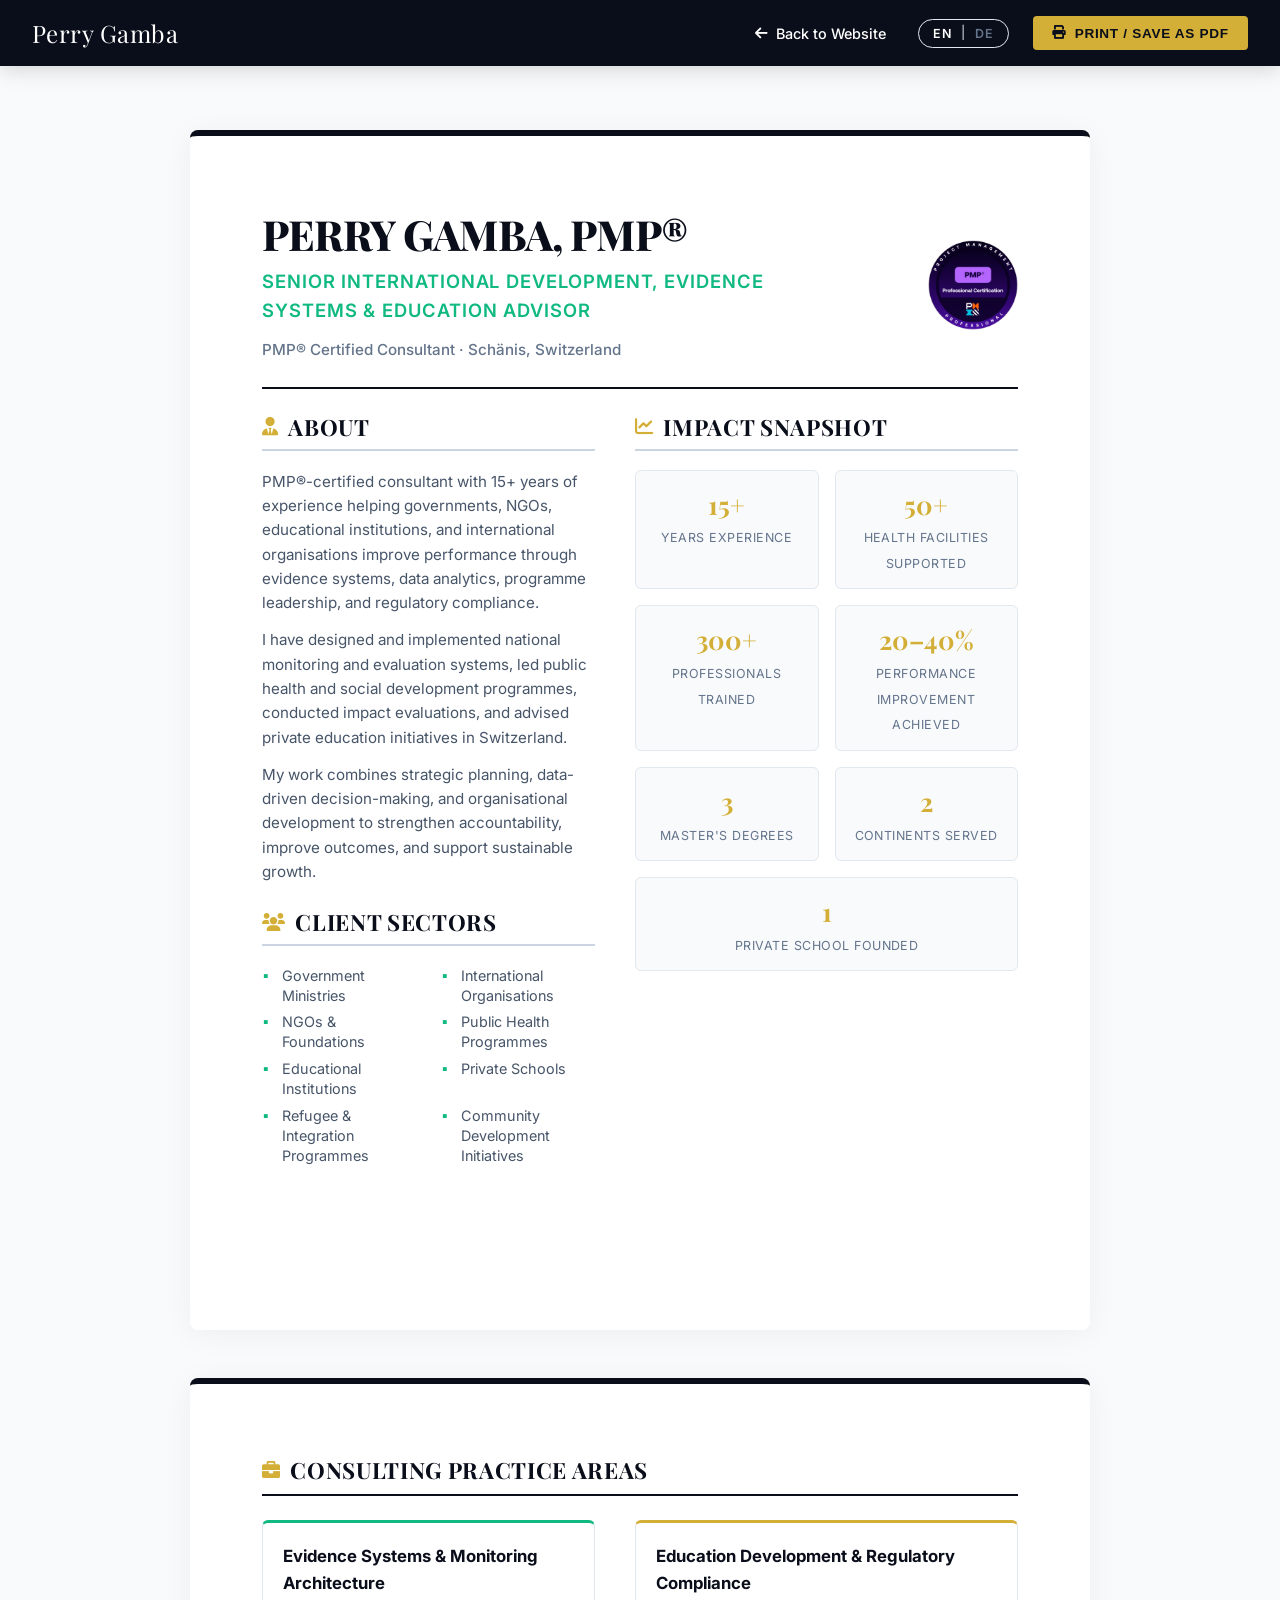
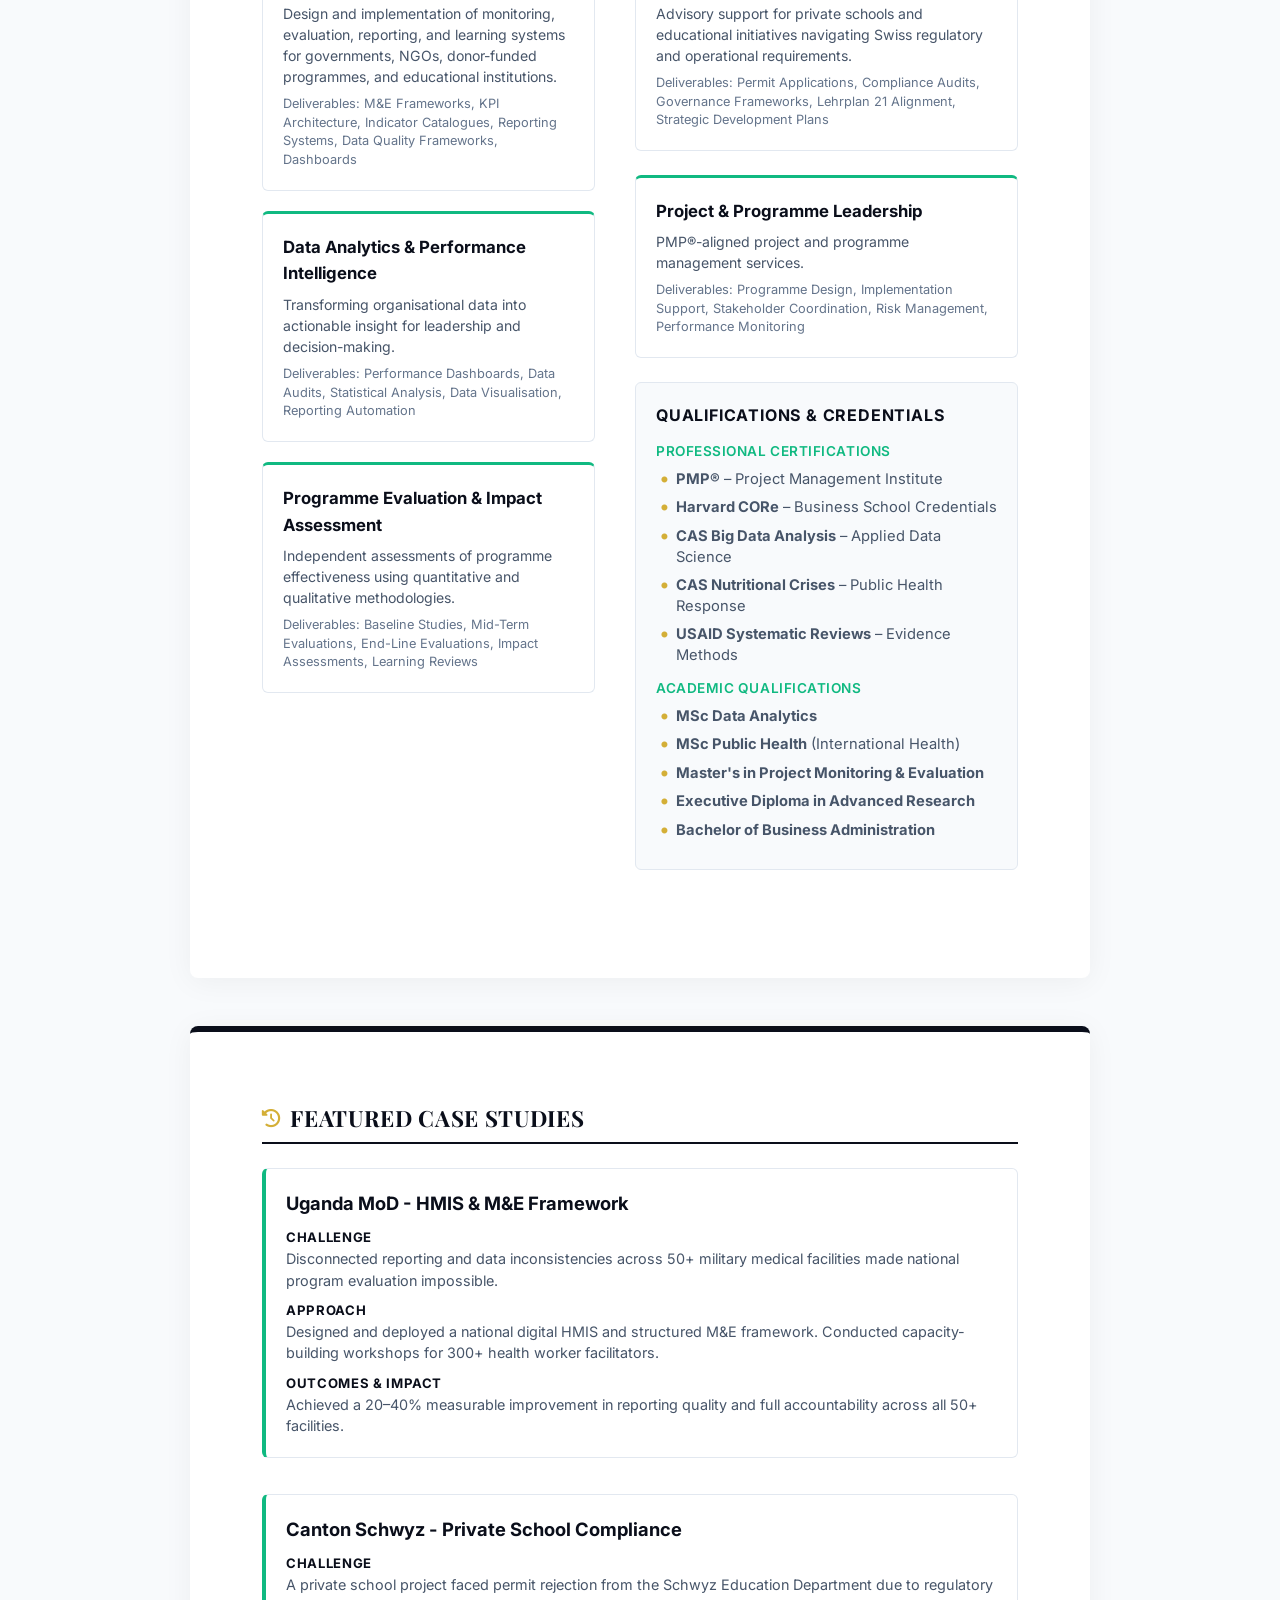
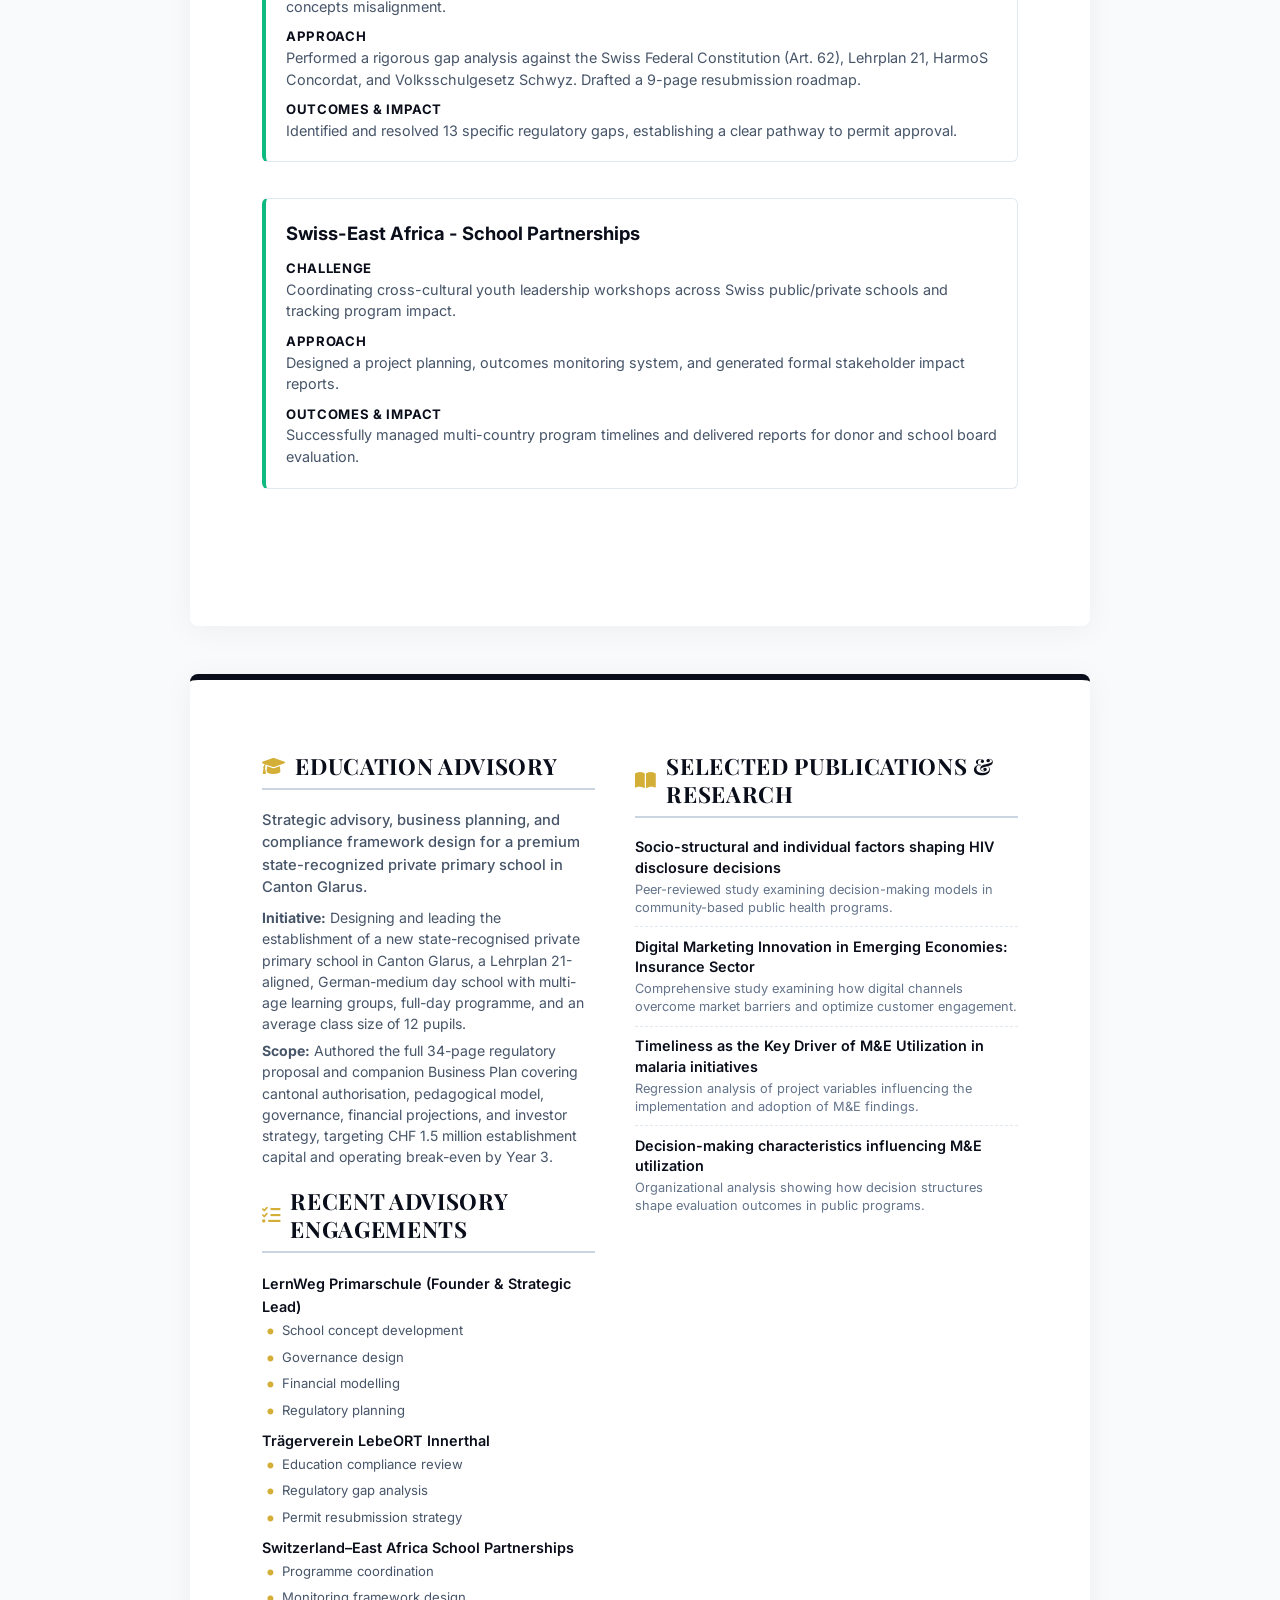
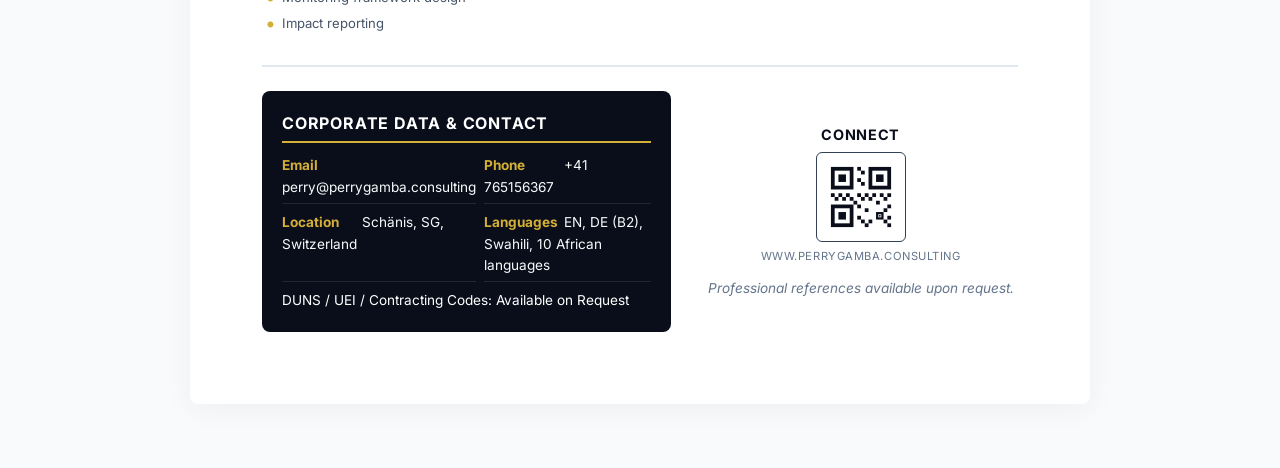
==== commit af0605c6: "Optimize capability statement to print on maximum of 4 pages by merging page 4 & 5, rendering bottom" ====
--- a/capability-statement.html
+++ b/capability-statement.html
@@ -520,18 +520,34 @@
             margin-top: 0.2rem;
         }
 
-        /* Print formatting */
+        .cap-page-4-bottom {
+            display: grid;
+            grid-template-columns: 1.3fr 1fr;
+            gap: 2rem;
+            border-top: 2px solid #e2e8f0;
+            padding-top: 1.5rem;
+            margin-top: auto;
+            align-items: start;
+        }
+
+        @media (max-width: 768px) {
+            .cap-page-4-bottom {
+                grid-template-columns: 1fr;
+                gap: 1.5rem;
+            }
+        }
+
         @media print {
             @page {
                 size: A4 portrait;
-                margin: 15mm;
+                margin: 10mm 15mm;
             }
 
             body.capability-body {
                 background: #ffffff !important;
                 color: #000000 !important;
-                font-size: 10pt !important;
-                line-height: 1.45 !important;
+                font-size: 9.5pt !important;
+                line-height: 1.4 !important;
             }
 
             .cap-navbar, .btn-print, .btn-cap-back, .lang-toggle {
@@ -570,14 +586,14 @@
             }
 
             .cap-print-page section {
-                padding: 0.75rem 0 !important;
+                padding: 0.6rem 0 !important;
                 page-break-inside: avoid;
                 break-inside: avoid;
             }
 
             .cap-print-page section.cap-header {
                 padding-top: 0 !important;
-                padding-bottom: 0.75rem !important;
+                padding-bottom: 0.6rem !important;
                 border-bottom: 2px solid #0a0e1a !important;
                 display: flex !important;
                 justify-content: space-between !important;
@@ -585,30 +601,30 @@
             }
 
             .cap-title-area h1 {
-                font-size: 2.2rem !important;
+                font-size: 2.1rem !important;
                 margin-bottom: 0.2rem !important;
             }
 
             .cap-subtitle {
-                font-size: 1rem !important;
-                margin-bottom: 0.4rem !important;
+                font-size: 0.95rem !important;
+                margin-bottom: 0.3rem !important;
             }
 
             .cap-tagline {
-                font-size: 0.85rem !important;
+                font-size: 0.82rem !important;
             }
 
             .cap-badge-img {
-                width: 75px !important;
-                height: 75px !important;
+                width: 70px !important;
+                height: 70px !important;
             }
 
             .cap-section-title {
                 margin-top: 0 !important;
-                margin-bottom: 0.6rem !important;
-                font-size: 1.15rem !important;
+                margin-bottom: 0.5rem !important;
+                font-size: 1.1rem !important;
                 border-bottom: 1.5px solid #0a0e1a !important;
-                padding-bottom: 0.3rem !important;
+                padding-bottom: 0.25rem !important;
             }
 
             .cap-section-title i {
@@ -622,11 +638,11 @@
             }
 
             .cap-card {
-                padding: 0.8rem !important;
+                padding: 0.6rem 0.8rem !important;
                 border: 1px solid #cbd5e1 !important;
                 border-top: 3px solid #10b981 !important;
                 background: #ffffff !important;
-                margin-bottom: 0.6rem !important;
+                margin-bottom: 0.5rem !important;
                 page-break-inside: avoid;
                 break-inside: avoid;
             }
@@ -635,60 +651,111 @@
                 border-top-color: #d4af37 !important;
             }
 
+            .cap-card h4 {
+                font-size: 0.95rem !important;
+                margin-bottom: 0.2rem !important;
+            }
+
+            .cap-card p {
+                font-size: 0.8rem !important;
+                line-height: 1.35 !important;
+            }
+
+            .srv-meta {
+                font-size: 0.72rem !important;
+                margin-top: 0.2rem !important;
+                line-height: 1.3 !important;
+            }
+
             .differentiators-list li, .credentials-list li {
-                margin-bottom: 0.35rem !important;
-            }
-
-            /* Direct page break before Past Performance to guarantee perfect 2-page budget */
-            .page-break-print {
-                page-break-before: always !important;
-                break-before: page !important;
-                padding-top: 0.5rem !important;
+                margin-bottom: 0.3rem !important;
             }
 
             .cap-case-card {
-                padding: 1rem !important;
+                padding: 0.75rem 0.9rem !important;
                 border: 1px solid #cbd5e1 !important;
                 border-left: 4px solid #10b981 !important;
                 background: #ffffff !important;
-                margin-bottom: 0.75rem !important;
+                margin-bottom: 0.5rem !important;
                 page-break-inside: avoid;
                 break-inside: avoid;
             }
 
-            .cap-footer-card {
+            .cap-case-card h4 {
+                font-size: 0.95rem !important;
+                margin-bottom: 0.3rem !important;
+            }
+
+            .cap-case-card p {
+                font-size: 0.78rem !important;
+                margin-bottom: 0.3rem !important;
+                line-height: 1.35 !important;
+            }
+
+            .cap-pub-item {
+                padding-bottom: 0.4rem !important;
+                margin-bottom: 0.4rem !important;
+            }
+
+            .cap-pub-title {
+                font-size: 0.85rem !important;
+                margin-bottom: 0.1rem !important;
+            }
+
+            .cap-pub-desc {
+                font-size: 0.75rem !important;
+                line-height: 1.3 !important;
+            }
+
+            .cap-page-4-bottom {
+                display: grid !important;
+                grid-template-columns: 1.35fr 1fr !important;
+                gap: 1.5rem !important;
+                border-top: 1.5px solid #0a0e1a !important;
+                padding-top: 1rem !important;
+                margin-top: 1.25rem !important;
+                page-break-inside: avoid !important;
+                break-inside: avoid !important;
+            }
+
+            .cap-page-4-bottom .cap-footer-card {
                 background: #0a0e1a !important;
                 color: #ffffff !important;
-                padding: 1.5rem !important;
-                border-radius: 8px !important;
-                margin-top: 1rem !important;
-                page-break-inside: avoid;
-                break-inside: avoid;
+                padding: 1rem !important;
+                margin-top: 0 !important;
+                border-radius: 6px !important;
                 -webkit-print-color-adjust: exact;
                 print-color-adjust: exact;
             }
 
-            .cap-footer-card .cap-section-title {
+            .cap-page-4-bottom .cap-footer-card .cap-section-title {
                 color: #ffffff !important;
-                border-bottom: 2px solid #d4af37 !important;
-                margin-bottom: 1rem !important;
-            }
-
-            .cap-footer-card .info-cell {
+                border-bottom: 1.5px solid #d4af37 !important;
+                margin-bottom: 0.75rem !important;
+                font-size: 0.95rem !important;
+                padding-bottom: 0.2rem !important;
+            }
+
+            .cap-page-4-bottom .info-cell {
+                font-size: 0.78rem !important;
                 border-bottom: 1px solid rgba(255, 255, 255, 0.15) !important;
-                padding-bottom: 0.3rem !important;
-            }
-
-            .cap-footer-card .info-cell.full-width {
+                padding-bottom: 0.2rem !important;
+            }
+
+            .cap-page-4-bottom .info-cell.full-width {
                 border-bottom: none !important;
                 padding-bottom: 0 !important;
             }
 
-            .cap-qrcode-img {
-                width: 100px !important;
-                height: 100px !important;
+            .cap-page-4-bottom .cap-qrcode-area {
+                margin-top: 0 !important;
+            }
+
+            .cap-page-4-bottom .cap-qrcode-img {
+                width: 80px !important;
+                height: 80px !important;
                 border: 1px solid #334155 !important;
-                padding: 0.4rem !important;
+                padding: 0.3rem !important;
             }
         }
     </style>
@@ -880,32 +947,32 @@
 
         <!-- ================= PAGE 4 ================= -->
         <div class="cap-print-page">
-            <div class="cap-page-1-grid" style="flex-grow: 1;">
+            <div class="cap-page-1-grid" style="flex-grow: 1; margin-bottom: 1.5rem;">
                 <!-- Left Column: Education Advisory & Recent Engagements -->
-                <div class="cap-col-left" style="display: flex; flex-direction: column; gap: 1.5rem;">
+                <div class="cap-col-left" style="display: flex; flex-direction: column; gap: 1.25rem;">
                     <section style="padding: 0; border: none;">
                         <h3 class="cap-section-title"><i class="fas fa-graduation-cap"></i> <span data-key="nav.lernweg">Education Advisory Practice</span></h3>
-                        <p data-key="lernweg.subtitle" style="font-size: 0.92rem; color: #475569; line-height: 1.5; margin-bottom: 0.8rem; font-weight: 500;"></p>
-                        <p data-key="lernweg.b1" style="font-size: 0.88rem; color: #475569; line-height: 1.5; margin-bottom: 0.6rem;"></p>
+                        <p data-key="lernweg.subtitle" style="font-size: 0.92rem; color: #475569; line-height: 1.5; margin-bottom: 0.6rem; font-weight: 500;"></p>
+                        <p data-key="lernweg.b1" style="font-size: 0.88rem; color: #475569; line-height: 1.5; margin-bottom: 0.4rem;"></p>
                         <p data-key="lernweg.b2" style="font-size: 0.88rem; color: #475569; line-height: 1.5; margin-bottom: 0;"></p>
                     </section>
 
                     <section style="padding: 0; border: none;">
                         <h3 class="cap-section-title"><i class="fas fa-tasks"></i> <span data-key="capability.engagements.title">Recent Advisory Engagements</span></h3>
                         
-                        <div style="margin-bottom: 0.8rem;">
-                            <h5 data-key="capability.engagements.lernweg.title" style="margin: 0 0 0.25rem 0; font-size: 0.9rem; color: #0a0e1a; font-weight: 600;">LernWeg Glarus</h5>
-                            <ul class="credentials-list" data-key="capability.engagements.lernweg.desc" style="font-size: 0.82rem;"></ul>
-                        </div>
-
-                        <div style="margin-bottom: 0.8rem;">
-                            <h5 data-key="capability.engagements.lebeort.title" style="margin: 0 0 0.25rem 0; font-size: 0.9rem; color: #0a0e1a; font-weight: 600;">LebeORT Innerthal</h5>
-                            <ul class="credentials-list" data-key="capability.engagements.lebeort.desc" style="font-size: 0.82rem;"></ul>
+                        <div style="margin-bottom: 0.6rem;">
+                            <h5 data-key="capability.engagements.lernweg.title" style="margin: 0 0 0.2rem 0; font-size: 0.9rem; color: #0a0e1a; font-weight: 600;">LernWeg Glarus</h5>
+                            <ul class="credentials-list" data-key="capability.engagements.lernweg.desc" style="font-size: 0.82rem; margin: 0;"></ul>
+                        </div>
+
+                        <div style="margin-bottom: 0.6rem;">
+                            <h5 data-key="capability.engagements.lebeort.title" style="margin: 0 0 0.2rem 0; font-size: 0.9rem; color: #0a0e1a; font-weight: 600;">LebeORT Innerthal</h5>
+                            <ul class="credentials-list" data-key="capability.engagements.lebeort.desc" style="font-size: 0.82rem; margin: 0;"></ul>
                         </div>
 
                         <div>
-                            <h5 data-key="capability.engagements.eastafrica.title" style="margin: 0 0 0.25rem 0; font-size: 0.9rem; color: #0a0e1a; font-weight: 600;">School Partnerships</h5>
-                            <ul class="credentials-list" data-key="capability.engagements.eastafrica.desc" style="font-size: 0.82rem;"></ul>
+                            <h5 data-key="capability.engagements.eastafrica.title" style="margin: 0 0 0.2rem 0; font-size: 0.9rem; color: #0a0e1a; font-weight: 600;">School Partnerships</h5>
+                            <ul class="credentials-list" data-key="capability.engagements.eastafrica.desc" style="font-size: 0.82rem; margin: 0;"></ul>
                         </div>
                     </section>
                 </div>
@@ -937,97 +1004,95 @@
                     </section>
                 </div>
             </div>
-        </div>
-
-        <!-- ================= PAGE 5 ================= -->
-        <div class="cap-print-page" style="justify-content: space-between; min-height: 1100px;">
-            <div>
-                <!-- Contact info container -->
-                <div class="cap-footer-card">
-                    <h3 class="cap-section-title"><i class="fas fa-info-circle"></i> <span data-key="capability.corporate.data">Corporate Data &amp; Contact</span></h3>
-                    <div class="cap-info-grid">
-                        <div class="info-cell">
-                            <strong data-key="capability.connect.email">Email</strong><span>perry@perrygamba.consulting</span>
-                        </div>
-                        <div class="info-cell">
-                            <strong data-key="contact.phone">Phone</strong><span>+41 765156367</span>
-                        </div>
-                        <div class="info-cell">
-                            <strong data-key="contact.location">Location</strong><span>Schänis, SG, Switzerland</span>
-                        </div>
-                        <div class="info-cell">
-                            <strong data-key="capability.languages">Languages</strong><span>EN, DE (B2), Swahili, 10 African languages</span>
-                        </div>
-                        <div class="info-cell full-width" data-key="capability.codes">
+
+            <!-- Page 4 Bottom Section: Contact on Left, QR code on Right -->
+            <div class="cap-page-4-bottom">
+                <!-- Left: Corporate Data Card -->
+                <div class="cap-footer-card" style="margin: 0; padding: 1.25rem;">
+                    <h4 data-key="capability.corporate.data" style="margin: 0 0 0.75rem 0; font-size: 1rem; color: #ffffff; text-transform: uppercase; letter-spacing: 0.05em; border-bottom: 2px solid #d4af37; padding-bottom: 0.3rem;">Corporate Data &amp; Contact</h4>
+                    <div class="cap-info-grid" style="grid-template-columns: 1fr; gap: 0.5rem; font-size: 0.85rem;">
+                        <div class="info-cell" style="padding-bottom: 0.25rem; border-bottom: 1px solid rgba(255, 255, 255, 0.1);">
+                            <strong data-key="capability.connect.email" style="width: 80px;">Email</strong><span>perry@perrygamba.consulting</span>
+                        </div>
+                        <div class="info-cell" style="padding-bottom: 0.25rem; border-bottom: 1px solid rgba(255, 255, 255, 0.1);">
+                            <strong data-key="contact.phone" style="width: 80px;">Phone</strong><span>+41 765156367</span>
+                        </div>
+                        <div class="info-cell" style="padding-bottom: 0.25rem; border-bottom: 1px solid rgba(255, 255, 255, 0.1);">
+                            <strong data-key="contact.location" style="width: 80px;">Location</strong><span>Schänis, SG, Switzerland</span>
+                        </div>
+                        <div class="info-cell" style="padding-bottom: 0.25rem; border-bottom: 1px solid rgba(255, 255, 255, 0.1);">
+                            <strong data-key="capability.languages" style="width: 80px;">Languages</strong><span>EN, DE (B2), Swahili, 10 African languages</span>
+                        </div>
+                        <div class="info-cell full-width" data-key="capability.codes" style="border-bottom: none; padding-bottom: 0;">
                             DUNS / UEI / Contracting Codes: Available on Request
                         </div>
                     </div>
                 </div>
 
-                <!-- References Note -->
-                <p style="text-align: center; font-size: 0.95rem; color: #64748b; font-style: italic; margin-top: 2rem;" data-key="capability.references.desc">
-                    Professional references available upon request.
-                </p>
-            </div>
-
-            <!-- Connect QR Section -->
-            <div class="cap-qrcode-area">
-                <h3 data-key="capability.connect.title" style="font-size: 1rem; color: #0a0e1a; font-weight: 700; text-transform: uppercase; letter-spacing: 0.05em; margin: 0;">Connect</h3>
-                
-                <!-- Scalable Mock Vector QR Code representing perrygamba.consulting -->
-                <svg class="cap-qrcode-img" viewBox="0 0 100 100" xmlns="http://www.w3.org/2000/svg" aria-label="QR Code link to www.perrygamba.consulting">
-                    <rect width="100" height="100" fill="white"/>
-                    <!-- Finder top-left -->
-                    <rect x="10" y="10" width="30" height="30" fill="#0a0e1a"/>
-                    <rect x="15" y="15" width="20" height="20" fill="white"/>
-                    <rect x="20" y="20" width="10" height="10" fill="#0a0e1a"/>
-                    <!-- Finder top-right -->
-                    <rect x="60" y="10" width="30" height="30" fill="#0a0e1a"/>
-                    <rect x="65" y="15" width="20" height="20" fill="white"/>
-                    <rect x="70" y="20" width="10" height="10" fill="#0a0e1a"/>
-                    <!-- Finder bottom-left -->
-                    <rect x="10" y="60" width="30" height="30" fill="#0a0e1a"/>
-                    <rect x="15" y="65" width="20" height="20" fill="white"/>
-                    <rect x="20" y="70" width="10" height="10" fill="#0a0e1a"/>
-                    <!-- Alignment bottom-right -->
-                    <rect x="70" y="70" width="10" height="10" fill="#0a0e1a"/>
-                    <rect x="73" y="73" width="4" height="4" fill="white"/>
-                    <rect x="74" y="74" width="2" height="2" fill="#0a0e1a"/>
-                    <!-- QR Bits -->
-                    <rect x="45" y="10" width="5" height="5" fill="#0a0e1a"/>
-                    <rect x="50" y="15" width="5" height="5" fill="#0a0e1a"/>
-                    <rect x="45" y="25" width="5" height="5" fill="#0a0e1a"/>
-                    <rect x="50" y="30" width="5" height="5" fill="#0a0e1a"/>
-                    <rect x="10" y="45" width="5" height="5" fill="#0a0e1a"/>
-                    <rect x="20" y="45" width="5" height="5" fill="#0a0e1a"/>
-                    <rect x="30" y="45" width="5" height="5" fill="#0a0e1a"/>
-                    <rect x="35" y="50" width="5" height="5" fill="#0a0e1a"/>
-                    <rect x="45" y="45" width="5" height="5" fill="#0a0e1a"/>
-                    <rect x="55" y="45" width="5" height="5" fill="#0a0e1a"/>
-                    <rect x="65" y="45" width="5" height="5" fill="#0a0e1a"/>
-                    <rect x="75" y="45" width="5" height="5" fill="#0a0e1a"/>
-                    <rect x="85" y="45" width="5" height="5" fill="#0a0e1a"/>
-                    <rect x="15" y="50" width="5" height="5" fill="#0a0e1a"/>
-                    <rect x="25" y="50" width="5" height="5" fill="#0a0e1a"/>
-                    <rect x="40" y="55" width="5" height="5" fill="#0a0e1a"/>
-                    <rect x="50" y="50" width="5" height="5" fill="#0a0e1a"/>
-                    <rect x="60" y="50" width="5" height="5" fill="#0a0e1a"/>
-                    <rect x="70" y="55" width="5" height="5" fill="#0a0e1a"/>
-                    <rect x="80" y="50" width="5" height="5" fill="#0a0e1a"/>
-                    <rect x="45" y="60" width="5" height="5" fill="#0a0e1a"/>
-                    <rect x="55" y="65" width="5" height="5" fill="#0a0e1a"/>
-                    <rect x="45" y="75" width="5" height="5" fill="#0a0e1a"/>
-                    <rect x="50" y="80" width="5" height="5" fill="#0a0e1a"/>
-                    <rect x="55" y="85" width="5" height="5" fill="#0a0e1a"/>
-                    <rect x="60" y="80" width="5" height="5" fill="#0a0e1a"/>
-                    <rect x="85" y="60" width="5" height="5" fill="#0a0e1a"/>
-                    <rect x="80" y="65" width="5" height="5" fill="#0a0e1a"/>
-                    <rect x="85" y="75" width="5" height="5" fill="#0a0e1a"/>
-                    <rect x="80" y="80" width="5" height="5" fill="#0a0e1a"/>
-                    <rect x="85" y="85" width="5" height="5" fill="#0a0e1a"/>
-                </svg>
-                
-                <span class="cap-qrcode-lbl">www.perrygamba.consulting</span>
+                <!-- Right: Connect QR & References Note -->
+                <div style="display: flex; flex-direction: column; align-items: center; justify-content: center; gap: 0.75rem; height: 100%;">
+                    <div class="cap-qrcode-area" style="margin: 0; display: flex; flex-direction: column; align-items: center; gap: 0.4rem;">
+                        <h4 data-key="capability.connect.title" style="font-size: 0.9rem; color: #0a0e1a; font-weight: 700; text-transform: uppercase; letter-spacing: 0.05em; margin: 0;">Connect</h4>
+                        
+                        <!-- Scalable Vector QR Code representing www.perrygamba.consulting -->
+                        <svg class="cap-qrcode-img" style="width: 90px; height: 90px; border: 1px solid #334155; padding: 0.4rem; background: #ffffff; border-radius: 6px;" viewBox="0 0 100 100" xmlns="http://www.w3.org/2000/svg" aria-label="QR Code link to www.perrygamba.consulting">
+                            <rect width="100" height="100" fill="white"/>
+                            <!-- Finder top-left -->
+                            <rect x="10" y="10" width="30" height="30" fill="#0a0e1a"/>
+                            <rect x="15" y="15" width="20" height="20" fill="white"/>
+                            <rect x="20" y="20" width="10" height="10" fill="#0a0e1a"/>
+                            <!-- Finder top-right -->
+                            <rect x="60" y="10" width="30" height="30" fill="#0a0e1a"/>
+                            <rect x="65" y="15" width="20" height="20" fill="white"/>
+                            <rect x="70" y="20" width="10" height="10" fill="#0a0e1a"/>
+                            <!-- Finder bottom-left -->
+                            <rect x="10" y="60" width="30" height="30" fill="#0a0e1a"/>
+                            <rect x="15" y="65" width="20" height="20" fill="white"/>
+                            <rect x="20" y="70" width="10" height="10" fill="#0a0e1a"/>
+                            <!-- Alignment bottom-right -->
+                            <rect x="70" y="70" width="10" height="10" fill="#0a0e1a"/>
+                            <rect x="73" y="73" width="4" height="4" fill="white"/>
+                            <rect x="74" y="74" width="2" height="2" fill="#0a0e1a"/>
+                            <!-- QR Bits -->
+                            <rect x="45" y="10" width="5" height="5" fill="#0a0e1a"/>
+                            <rect x="50" y="15" width="5" height="5" fill="#0a0e1a"/>
+                            <rect x="45" y="25" width="5" height="5" fill="#0a0e1a"/>
+                            <rect x="50" y="30" width="5" height="5" fill="#0a0e1a"/>
+                            <rect x="10" y="45" width="5" height="5" fill="#0a0e1a"/>
+                            <rect x="20" y="45" width="5" height="5" fill="#0a0e1a"/>
+                            <rect x="30" y="45" width="5" height="5" fill="#0a0e1a"/>
+                            <rect x="35" y="50" width="5" height="5" fill="#0a0e1a"/>
+                            <rect x="45" y="45" width="5" height="5" fill="#0a0e1a"/>
+                            <rect x="55" y="45" width="5" height="5" fill="#0a0e1a"/>
+                            <rect x="65" y="45" width="5" height="5" fill="#0a0e1a"/>
+                            <rect x="75" y="45" width="5" height="5" fill="#0a0e1a"/>
+                            <rect x="85" y="45" width="5" height="5" fill="#0a0e1a"/>
+                            <rect x="15" y="50" width="5" height="5" fill="#0a0e1a"/>
+                            <rect x="25" y="50" width="5" height="5" fill="#0a0e1a"/>
+                            <rect x="40" y="55" width="5" height="5" fill="#0a0e1a"/>
+                            <rect x="50" y="50" width="5" height="5" fill="#0a0e1a"/>
+                            <rect x="60" y="50" width="5" height="5" fill="#0a0e1a"/>
+                            <rect x="70" y="55" width="5" height="5" fill="#0a0e1a"/>
+                            <rect x="80" y="50" width="5" height="5" fill="#0a0e1a"/>
+                            <rect x="45" y="60" width="5" height="5" fill="#0a0e1a"/>
+                            <rect x="55" y="65" width="5" height="5" fill="#0a0e1a"/>
+                            <rect x="45" y="75" width="5" height="5" fill="#0a0e1a"/>
+                            <rect x="50" y="80" width="5" height="5" fill="#0a0e1a"/>
+                            <rect x="55" y="85" width="5" height="5" fill="#0a0e1a"/>
+                            <rect x="60" y="80" width="5" height="5" fill="#0a0e1a"/>
+                            <rect x="85" y="60" width="5" height="5" fill="#0a0e1a"/>
+                            <rect x="80" y="65" width="5" height="5" fill="#0a0e1a"/>
+                            <rect x="85" y="75" width="5" height="5" fill="#0a0e1a"/>
+                            <rect x="80" y="80" width="5" height="5" fill="#0a0e1a"/>
+                            <rect x="85" y="85" width="5" height="5" fill="#0a0e1a"/>
+                        </svg>
+                        <span class="cap-qrcode-lbl" style="font-size: 0.7rem; color: #64748b; letter-spacing: 0.05em; margin: 0;">www.perrygamba.consulting</span>
+                    </div>
+
+                    <p style="text-align: center; font-size: 0.85rem; color: #64748b; font-style: italic; margin: 0;" data-key="capability.references.desc">
+                        Professional references available upon request.
+                    </p>
+                </div>
             </div>
         </div>
 
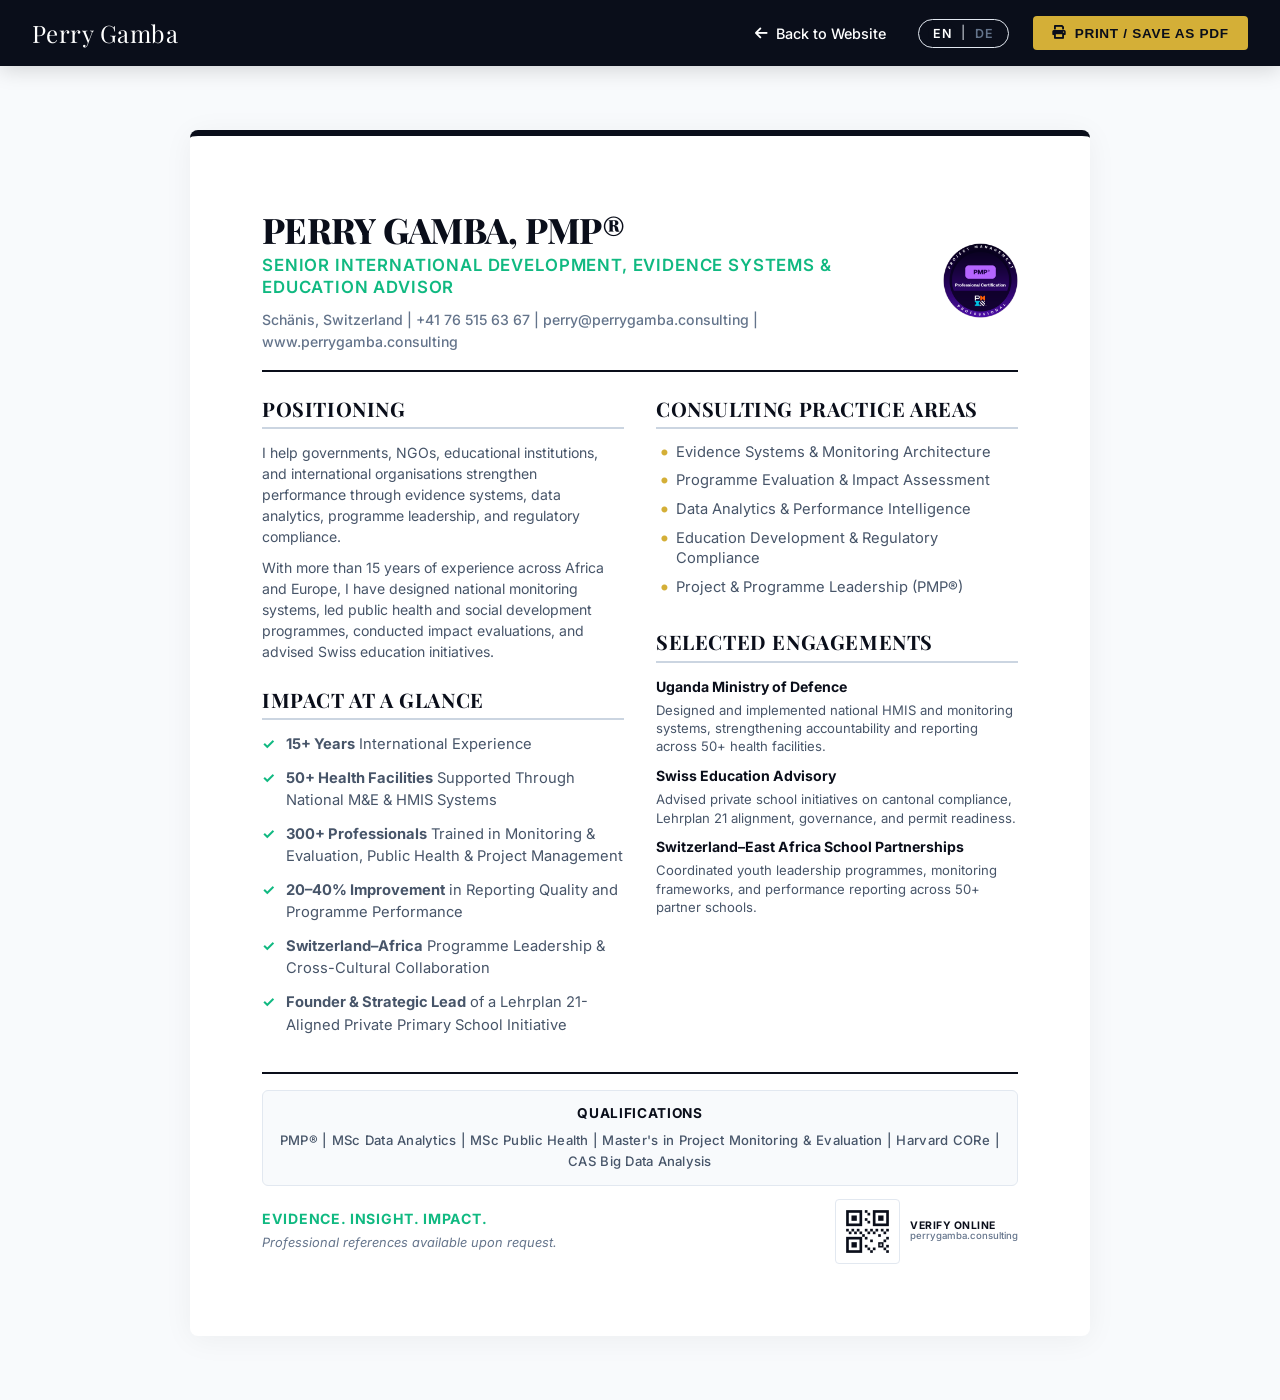
==== commit 394111ea: "Update capability statement text content and design to match requested positioning and fit on 1 page" ====
--- a/capability-statement.html
+++ b/capability-statement.html
@@ -790,252 +790,83 @@
         <!-- ================= PAGE 1 ================= -->
         <div class="cap-print-page">
             <!-- Header Section -->
-            <section class="cap-header">
-                <div class="cap-title-area">
-                    <h1 data-key="capability.pos.title">PERRY GAMBA, PMP®</h1>
-                    <p class="cap-subtitle" data-key="capability.pos.subtitle">Senior International Development, Evidence Systems &amp; Education Advisor</p>
-                    <p class="cap-tagline" data-key="hero.eyebrow">PMP® Certified Consultant · Schänis, Switzerland</p>
+            <section class="cap-header" style="border-bottom: 2px solid #0a0e1a; padding-bottom: 1rem; margin-bottom: 1.5rem; display: flex; justify-content: space-between; align-items: center;">
+                <div class="cap-title-area" style="max-width: 80%;">
+                    <h1 data-key="capability.pos.title" style="font-size: 2.2rem; color: #0a0e1a; margin: 0 0 0.2rem 0; font-weight: 800; letter-spacing: -0.02em;">PERRY GAMBA, PMP®</h1>
+                    <p class="cap-subtitle" data-key="capability.pos.subtitle" style="font-size: 1.05rem; color: #10b981; font-weight: 600; margin: 0 0 0.6rem 0; text-transform: uppercase; letter-spacing: 0.05em; line-height: 1.3;">Senior International Development, Evidence Systems &amp; Education Advisor</p>
+                    <p class="cap-tagline" data-key="capability.pos.contact" style="font-size: 0.88rem; color: #64748b; margin: 0; font-weight: 500;">Schänis, Switzerland | +41 76 515 63 67 | perry@perrygamba.consulting | www.perrygamba.consulting</p>
                 </div>
                 <div class="cap-badge-area">
-                    <img src="assets/images/pmp-certification-badge.png" alt="PMP® Certification" class="cap-badge-img">
+                    <img src="assets/images/pmp-certification-badge.png" alt="PMP® Certification" class="cap-badge-img" style="width: 75px; height: 75px; object-fit: contain;">
                 </div>
             </section>
 
-            <!-- Page 1 Grid -->
-            <div class="cap-page-1-grid" style="margin-top: 1.5rem;">
-                <!-- Left Column: About & Client Sectors -->
+            <!-- 2-Column Body Grid -->
+            <div class="cap-page-1-grid" style="display: grid; grid-template-columns: 1fr 1fr; gap: 2rem; flex-grow: 1; margin-bottom: 1.5rem; align-items: start;">
+                <!-- Left Column -->
                 <div class="cap-col-left" style="display: flex; flex-direction: column; gap: 1.5rem;">
+                    <!-- Positioning -->
                     <section style="padding: 0; border: none;">
-                        <h3 class="cap-section-title"><i class="fas fa-user-tie"></i> <span data-key="nav.about">About Me</span></h3>
-                        <p data-key="capability.about.p1" class="cap-overview-text" style="margin-bottom: 0.8rem;"></p>
-                        <p data-key="capability.about.p2" class="cap-overview-text" style="margin-bottom: 0.8rem;"></p>
-                        <p data-key="capability.about.p3" class="cap-overview-text" style="margin-bottom: 0;"></p>
+                        <h3 class="cap-section-title" style="font-family: 'Playfair Display', Georgia, serif; font-size: 1.25rem; color: #0a0e1a; border-bottom: 2px solid #cbd5e1; padding-bottom: 0.4rem; margin-top: 0; margin-bottom: 0.8rem; text-transform: uppercase; letter-spacing: 0.03em;"><span data-key="capability.positioning.title">Positioning</span></h3>
+                        <p data-key="capability.positioning.p1" style="font-size: 0.88rem; color: #475569; line-height: 1.5; margin-bottom: 0.6rem;"></p>
+                        <p data-key="capability.positioning.p2" style="font-size: 0.88rem; color: #475569; line-height: 1.5; margin-bottom: 0;"></p>
                     </section>
 
+                    <!-- Impact at a Glance -->
                     <section style="padding: 0; border: none;">
-                        <h3 class="cap-section-title"><i class="fas fa-users"></i> <span data-key="capability.sectors.title">Client Sectors</span></h3>
-                        <ul class="cap-sectors-grid" data-key="capability.sectors.list"></ul>
+                        <h3 class="cap-section-title" style="font-family: 'Playfair Display', Georgia, serif; font-size: 1.25rem; color: #0a0e1a; border-bottom: 2px solid #cbd5e1; padding-bottom: 0.4rem; margin-top: 0; margin-bottom: 0.8rem; text-transform: uppercase; letter-spacing: 0.03em;"><span data-key="capability.impact.title">Impact at a Glance</span></h3>
+                        <ul class="differentiators-list" data-key="capability.impact.list" style="margin: 0; padding-left: 0; list-style: none;"></ul>
                     </section>
                 </div>
 
-                <!-- Right Column: Impact Snapshot -->
-                <div class="cap-col-right" style="display: flex; flex-direction: column;">
+                <!-- Right Column -->
+                <div class="cap-col-right" style="display: flex; flex-direction: column; gap: 1.5rem;">
+                    <!-- Practice Areas -->
                     <section style="padding: 0; border: none;">
-                        <h3 class="cap-section-title"><i class="fas fa-chart-line"></i> <span data-key="capability.snapshot.title">Impact Snapshot</span></h3>
-                        <div class="cap-snapshot-grid">
-                            <div class="cap-snapshot-item">
-                                <span class="cap-snapshot-val">15+</span>
-                                <span class="cap-snapshot-lbl" data-key="capability.snapshot.metric1.lbl">Years Experience</span>
-                            </div>
-                            <div class="cap-snapshot-item">
-                                <span class="cap-snapshot-val">50+</span>
-                                <span class="cap-snapshot-lbl" data-key="capability.snapshot.metric2.lbl">Health Facilities Supported</span>
-                            </div>
-                            <div class="cap-snapshot-item">
-                                <span class="cap-snapshot-val">300+</span>
-                                <span class="cap-snapshot-lbl" data-key="capability.snapshot.metric3.lbl">Professionals Trained</span>
-                            </div>
-                            <div class="cap-snapshot-item">
-                                <span class="cap-snapshot-val">20–40%</span>
-                                <span class="cap-snapshot-lbl" data-key="capability.snapshot.metric4.lbl">Performance Improvement Achieved</span>
-                            </div>
-                            <div class="cap-snapshot-item">
-                                <span class="cap-snapshot-val">3</span>
-                                <span class="cap-snapshot-lbl" data-key="capability.snapshot.metric5.lbl">Master's Degrees</span>
-                            </div>
-                            <div class="cap-snapshot-item">
-                                <span class="cap-snapshot-val">2</span>
-                                <span class="cap-snapshot-lbl" data-key="capability.snapshot.metric6.lbl">Continents Served</span>
-                            </div>
-                            <div class="cap-snapshot-item" style="grid-column: span 2;">
-                                <span class="cap-snapshot-val">1</span>
-                                <span class="cap-snapshot-lbl" data-key="capability.snapshot.metric7.lbl">Private School Founded</span>
-                            </div>
+                        <h3 class="cap-section-title" style="font-family: 'Playfair Display', Georgia, serif; font-size: 1.25rem; color: #0a0e1a; border-bottom: 2px solid #cbd5e1; padding-bottom: 0.4rem; margin-top: 0; margin-bottom: 0.8rem; text-transform: uppercase; letter-spacing: 0.03em;"><span data-key="capability.practice.title">Consulting Practice Areas</span></h3>
+                        <ul class="credentials-list" data-key="capability.practice.list" style="margin: 0; padding-left: 0; list-style: none;"></ul>
+                    </section>
+
+                    <!-- Selected Engagements -->
+                    <section style="padding: 0; border: none;">
+                        <h3 class="cap-section-title" style="font-family: 'Playfair Display', Georgia, serif; font-size: 1.25rem; color: #0a0e1a; border-bottom: 2px solid #cbd5e1; padding-bottom: 0.4rem; margin-top: 0; margin-bottom: 0.8rem; text-transform: uppercase; letter-spacing: 0.03em;"><span data-key="capability.engagements.title">Selected Engagements</span></h3>
+                        
+                        <div style="margin-bottom: 0.6rem;">
+                            <h5 data-key="capability.engagements.mod.title" style="margin: 0 0 0.15rem 0; font-size: 0.88rem; color: #0a0e1a; font-weight: 700;">Uganda Ministry of Defence</h5>
+                            <p data-key="capability.engagements.mod.desc" style="margin: 0; font-size: 0.82rem; color: #475569; line-height: 1.4;"></p>
+                        </div>
+
+                        <div style="margin-bottom: 0.6rem;">
+                            <h5 data-key="capability.engagements.swiss.title" style="margin: 0 0 0.15rem 0; font-size: 0.88rem; color: #0a0e1a; font-weight: 700;">Swiss Education Advisory</h5>
+                            <p data-key="capability.engagements.swiss.desc" style="margin: 0; font-size: 0.82rem; color: #475569; line-height: 1.4;"></p>
+                        </div>
+
+                        <div>
+                            <h5 data-key="capability.engagements.school.title" style="margin: 0 0 0.15rem 0; font-size: 0.88rem; color: #0a0e1a; font-weight: 700;">Switzerland–East Africa School Partnerships</h5>
+                            <p data-key="capability.engagements.school.desc" style="margin: 0; font-size: 0.82rem; color: #475569; line-height: 1.4;"></p>
                         </div>
                     </section>
                 </div>
             </div>
-        </div>
-
-        <!-- ================= PAGE 2 ================= -->
-        <div class="cap-print-page">
-            <h3 class="cap-section-title" style="border-bottom: 2px solid #0a0e1a; padding-bottom: 0.6rem; margin-bottom: 1.5rem;">
-                <i class="fas fa-briefcase"></i> <span data-key="capability.practice.title">Consulting Practice Areas</span>
-            </h3>
-            
-            <div class="cap-page-1-grid" style="flex-grow: 1;">
-                <!-- Left Column: Health, Systems & M&E -->
-                <div class="cap-col-left">
-                    <div class="cap-card" style="margin-bottom: 1.25rem;">
-                        <h4 data-key="capability.practice.1.title">Evidence Systems &amp; Monitoring Architecture</h4>
-                        <p data-key="capability.practice.1.desc" style="margin-bottom: 0.5rem;"></p>
-                        <span class="srv-meta" data-key="capability.practice.1.deliv"></span>
+
+            <!-- Bottom Section: Qualifications & Footer Links -->
+            <div class="cap-footer-section" style="border-top: 2px solid #0a0e1a; padding-top: 1rem; margin-top: auto; display: flex; flex-direction: column; gap: 0.8rem;">
+                <!-- Qualifications -->
+                <div style="background: #f8fafc; border: 1px solid #e2e8f0; border-radius: 6px; padding: 0.8rem 1rem; text-align: center;">
+                    <h4 style="margin: 0 0 0.3rem 0; font-size: 0.85rem; color: #0a0e1a; font-weight: 700; text-transform: uppercase; letter-spacing: 0.05em;"><span data-key="capability.qualifications.title">Qualifications</span></h4>
+                    <p data-key="capability.qualifications.list" style="margin: 0; font-size: 0.82rem; color: #475569; font-weight: 500; letter-spacing: 0.02em;"></p>
+                </div>
+
+                <!-- Footer Metas and Tagline -->
+                <div style="display: flex; justify-content: space-between; align-items: center; gap: 1rem;">
+                    <div>
+                        <p style="margin: 0 0 0.15rem 0; font-size: 0.88rem; color: #10b981; font-weight: 700; letter-spacing: 0.05em; text-transform: uppercase;" data-key="capability.tagline">Evidence. Insight. Impact.</p>
+                        <p style="margin: 0; font-size: 0.8rem; color: #64748b; font-style: italic;" data-key="capability.references.desc">Professional references available upon request.</p>
                     </div>
-
-                    <div class="cap-card" style="margin-bottom: 1.25rem;">
-                        <h4 data-key="capability.practice.2.title">Data Analytics &amp; Performance Intelligence</h4>
-                        <p data-key="capability.practice.2.desc" style="margin-bottom: 0.5rem;"></p>
-                        <span class="srv-meta" data-key="capability.practice.2.deliv"></span>
-                    </div>
-
-                    <div class="cap-card" style="margin-bottom: 0;">
-                        <h4 data-key="capability.practice.3.title">Programme Evaluation &amp; Impact Assessment</h4>
-                        <p data-key="capability.practice.3.desc" style="margin-bottom: 0.5rem;"></p>
-                        <span class="srv-meta" data-key="capability.practice.3.deliv"></span>
-                    </div>
-                </div>
-
-                <!-- Right Column: Education, Project Leadership & Credentials -->
-                <div class="cap-col-right" style="display: flex; flex-direction: column; gap: 1.5rem;">
-                    <div class="cap-card gold-border" style="margin-bottom: 0;">
-                        <h4 data-key="capability.practice.4.title">Education Development &amp; Regulatory Compliance</h4>
-                        <p data-key="capability.practice.4.desc" style="margin-bottom: 0.5rem;"></p>
-                        <span class="srv-meta" data-key="capability.practice.4.deliv"></span>
-                    </div>
-
-                    <div class="cap-card" style="margin-bottom: 0;">
-                        <h4 data-key="capability.practice.5.title">Project &amp; Programme Leadership</h4>
-                        <p data-key="capability.practice.5.desc" style="margin-bottom: 0.5rem;"></p>
-                        <span class="srv-meta" data-key="capability.practice.5.deliv"></span>
-                    </div>
-
-                    <div style="background: #f8fafc; border: 1px solid #e2e8f0; border-radius: 6px; padding: 1.25rem;">
-                        <h4 data-key="capability.credentials.title" style="margin: 0 0 0.75rem 0; font-size: 1rem; color: #0a0e1a; font-weight: 700; text-transform: uppercase; letter-spacing: 0.05em;">Qualifications &amp; Credentials</h4>
-                        
-                        <h5 data-key="capability.credentials.cert.title" style="margin: 0 0 0.4rem 0; font-size: 0.85rem; color: #10b981; font-weight: 600; text-transform: uppercase; letter-spacing: 0.04em;">Professional Certifications</h5>
-                        <ul class="credentials-list" data-key="capability.credentials.cert.list" style="margin-bottom: 0.75rem;"></ul>
-
-                        <h5 data-key="capability.credentials.acad.title" style="margin: 0 0 0.4rem 0; font-size: 0.85rem; color: #10b981; font-weight: 600; text-transform: uppercase; letter-spacing: 0.04em;">Academic Qualifications</h5>
-                        <ul class="credentials-list" data-key="capability.credentials.acad.list"></ul>
-                    </div>
-                </div>
-            </div>
-        </div>
-
-        <!-- ================= PAGE 3 ================= -->
-        <div class="cap-print-page">
-            <h3 class="cap-section-title" style="border-bottom: 2px solid #0a0e1a; padding-bottom: 0.6rem; margin-bottom: 1.5rem;">
-                <i class="fas fa-history"></i> <span data-key="case.title">Featured Case Studies</span>
-            </h3>
-
-            <div style="display: flex; flex-direction: column; gap: 1.25rem;">
-                <!-- Case Study 1 -->
-                <div class="cap-case-card">
-                    <h4 data-key="case.mod.title">Uganda Ministry of Defence – National HMIS &amp; M&amp;E System</h4>
-                    <p><strong data-key="case.mod.challenge.title">Challenge</strong><br><span data-key="case.mod.challenge.desc"></span></p>
-                    <p><strong data-key="case.mod.approach.title">Approach</strong><br><span data-key="case.mod.approach.desc"></span></p>
-                    <p style="margin-bottom: 0;"><strong data-key="case.mod.results.title">Results</strong><br><span data-key="case.mod.results.desc"></span></p>
-                </div>
-
-                <!-- Case Study 2 -->
-                <div class="cap-case-card">
-                    <h4 data-key="case.compliance.title">Canton Schwyz Private School Compliance Advisory</h4>
-                    <p><strong data-key="case.compliance.challenge.title">Challenge</strong><br><span data-key="case.compliance.challenge.desc"></span></p>
-                    <p><strong data-key="case.compliance.approach.title">Approach</strong><br><span data-key="case.compliance.approach.desc"></span></p>
-                    <p style="margin-bottom: 0;"><strong data-key="case.compliance.results.title">Results</strong><br><span data-key="case.compliance.results.desc"></span></p>
-                </div>
-
-                <!-- Case Study 3 -->
-                <div class="cap-case-card">
-                    <h4 data-key="case.lernraum.title">Switzerland–East Africa School Partnerships</h4>
-                    <p><strong data-key="case.lernraum.challenge.title">Challenge</strong><br><span data-key="case.lernraum.challenge.desc"></span></p>
-                    <p><strong data-key="case.lernraum.approach.title">Approach</strong><br><span data-key="case.lernraum.approach.desc"></span></p>
-                    <p style="margin-bottom: 0;"><strong data-key="case.lernraum.results.title">Results</strong><br><span data-key="case.lernraum.results.desc"></span></p>
-                </div>
-            </div>
-        </div>
-
-        <!-- ================= PAGE 4 ================= -->
-        <div class="cap-print-page">
-            <div class="cap-page-1-grid" style="flex-grow: 1; margin-bottom: 1.5rem;">
-                <!-- Left Column: Education Advisory & Recent Engagements -->
-                <div class="cap-col-left" style="display: flex; flex-direction: column; gap: 1.25rem;">
-                    <section style="padding: 0; border: none;">
-                        <h3 class="cap-section-title"><i class="fas fa-graduation-cap"></i> <span data-key="nav.lernweg">Education Advisory Practice</span></h3>
-                        <p data-key="lernweg.subtitle" style="font-size: 0.92rem; color: #475569; line-height: 1.5; margin-bottom: 0.6rem; font-weight: 500;"></p>
-                        <p data-key="lernweg.b1" style="font-size: 0.88rem; color: #475569; line-height: 1.5; margin-bottom: 0.4rem;"></p>
-                        <p data-key="lernweg.b2" style="font-size: 0.88rem; color: #475569; line-height: 1.5; margin-bottom: 0;"></p>
-                    </section>
-
-                    <section style="padding: 0; border: none;">
-                        <h3 class="cap-section-title"><i class="fas fa-tasks"></i> <span data-key="capability.engagements.title">Recent Advisory Engagements</span></h3>
-                        
-                        <div style="margin-bottom: 0.6rem;">
-                            <h5 data-key="capability.engagements.lernweg.title" style="margin: 0 0 0.2rem 0; font-size: 0.9rem; color: #0a0e1a; font-weight: 600;">LernWeg Glarus</h5>
-                            <ul class="credentials-list" data-key="capability.engagements.lernweg.desc" style="font-size: 0.82rem; margin: 0;"></ul>
-                        </div>
-
-                        <div style="margin-bottom: 0.6rem;">
-                            <h5 data-key="capability.engagements.lebeort.title" style="margin: 0 0 0.2rem 0; font-size: 0.9rem; color: #0a0e1a; font-weight: 600;">LebeORT Innerthal</h5>
-                            <ul class="credentials-list" data-key="capability.engagements.lebeort.desc" style="font-size: 0.82rem; margin: 0;"></ul>
-                        </div>
-
-                        <div>
-                            <h5 data-key="capability.engagements.eastafrica.title" style="margin: 0 0 0.2rem 0; font-size: 0.9rem; color: #0a0e1a; font-weight: 600;">School Partnerships</h5>
-                            <ul class="credentials-list" data-key="capability.engagements.eastafrica.desc" style="font-size: 0.82rem; margin: 0;"></ul>
-                        </div>
-                    </section>
-                </div>
-
-                <!-- Right Column: Selected Publications -->
-                <div class="cap-col-right" style="display: flex; flex-direction: column;">
-                    <section style="padding: 0; border: none;">
-                        <h3 class="cap-section-title"><i class="fas fa-book-open"></i> <span data-key="capability.publications.title">Selected Publications &amp; Research</span></h3>
-                        
-                        <div class="cap-pub-item">
-                            <h5 class="cap-pub-title" data-key="capability.publications.1.title"></h5>
-                            <p class="cap-pub-desc" data-key="capability.publications.1.desc"></p>
-                        </div>
-
-                        <div class="cap-pub-item">
-                            <h5 class="cap-pub-title" data-key="capability.publications.2.title"></h5>
-                            <p class="cap-pub-desc" data-key="capability.publications.2.desc"></p>
-                        </div>
-
-                        <div class="cap-pub-item">
-                            <h5 class="cap-pub-title" data-key="capability.publications.3.title"></h5>
-                            <p class="cap-pub-desc" data-key="capability.publications.3.desc"></p>
-                        </div>
-
-                        <div class="cap-pub-item">
-                            <h5 class="cap-pub-title" data-key="capability.publications.4.title"></h5>
-                            <p class="cap-pub-desc" data-key="capability.publications.4.desc"></p>
-                        </div>
-                    </section>
-                </div>
-            </div>
-
-            <!-- Page 4 Bottom Section: Contact on Left, QR code on Right -->
-            <div class="cap-page-4-bottom">
-                <!-- Left: Corporate Data Card -->
-                <div class="cap-footer-card" style="margin: 0; padding: 1.25rem;">
-                    <h4 data-key="capability.corporate.data" style="margin: 0 0 0.75rem 0; font-size: 1rem; color: #ffffff; text-transform: uppercase; letter-spacing: 0.05em; border-bottom: 2px solid #d4af37; padding-bottom: 0.3rem;">Corporate Data &amp; Contact</h4>
-                    <div class="cap-info-grid" style="grid-template-columns: 1fr; gap: 0.5rem; font-size: 0.85rem;">
-                        <div class="info-cell" style="padding-bottom: 0.25rem; border-bottom: 1px solid rgba(255, 255, 255, 0.1);">
-                            <strong data-key="capability.connect.email" style="width: 80px;">Email</strong><span>perry@perrygamba.consulting</span>
-                        </div>
-                        <div class="info-cell" style="padding-bottom: 0.25rem; border-bottom: 1px solid rgba(255, 255, 255, 0.1);">
-                            <strong data-key="contact.phone" style="width: 80px;">Phone</strong><span>+41 765156367</span>
-                        </div>
-                        <div class="info-cell" style="padding-bottom: 0.25rem; border-bottom: 1px solid rgba(255, 255, 255, 0.1);">
-                            <strong data-key="contact.location" style="width: 80px;">Location</strong><span>Schänis, SG, Switzerland</span>
-                        </div>
-                        <div class="info-cell" style="padding-bottom: 0.25rem; border-bottom: 1px solid rgba(255, 255, 255, 0.1);">
-                            <strong data-key="capability.languages" style="width: 80px;">Languages</strong><span>EN, DE (B2), Swahili, 10 African languages</span>
-                        </div>
-                        <div class="info-cell full-width" data-key="capability.codes" style="border-bottom: none; padding-bottom: 0;">
-                            DUNS / UEI / Contracting Codes: Available on Request
-                        </div>
-                    </div>
-                </div>
-
-                <!-- Right: Connect QR & References Note -->
-                <div style="display: flex; flex-direction: column; align-items: center; justify-content: center; gap: 0.75rem; height: 100%;">
-                    <div class="cap-qrcode-area" style="margin: 0; display: flex; flex-direction: column; align-items: center; gap: 0.4rem;">
-                        <h4 data-key="capability.connect.title" style="font-size: 0.9rem; color: #0a0e1a; font-weight: 700; text-transform: uppercase; letter-spacing: 0.05em; margin: 0;">Connect</h4>
-                        
-                        <!-- Scalable Vector QR Code representing www.perrygamba.consulting -->
-                        <svg class="cap-qrcode-img" style="width: 90px; height: 90px; border: 1px solid #334155; padding: 0.4rem; background: #ffffff; border-radius: 6px;" viewBox="0 0 100 100" xmlns="http://www.w3.org/2000/svg" aria-label="QR Code link to www.perrygamba.consulting">
+                    
+                    <!-- SVG QR Code -->
+                    <div style="display: flex; align-items: center; gap: 0.6rem;">
+                        <svg class="cap-qrcode-img" style="width: 65px; height: 65px; border: 1px solid #e2e8f0; padding: 0.3rem; background: #ffffff; border-radius: 4px;" viewBox="0 0 100 100" xmlns="http://www.w3.org/2000/svg" aria-label="QR Code link to www.perrygamba.consulting">
                             <rect width="100" height="100" fill="white"/>
                             <!-- Finder top-left -->
                             <rect x="10" y="10" width="30" height="30" fill="#0a0e1a"/>
@@ -1086,16 +917,14 @@
                             <rect x="80" y="80" width="5" height="5" fill="#0a0e1a"/>
                             <rect x="85" y="85" width="5" height="5" fill="#0a0e1a"/>
                         </svg>
-                        <span class="cap-qrcode-lbl" style="font-size: 0.7rem; color: #64748b; letter-spacing: 0.05em; margin: 0;">www.perrygamba.consulting</span>
+                        <div style="display: flex; flex-direction: column;">
+                            <span style="font-size: 0.65rem; color: #0a0e1a; font-weight: 700; text-transform: uppercase; letter-spacing: 0.05em; line-height: 1.1;">Verify Online</span>
+                            <span style="font-size: 0.6rem; color: #64748b; font-weight: 500; line-height: 1.1;">perrygamba.consulting</span>
+                        </div>
                     </div>
-
-                    <p style="text-align: center; font-size: 0.85rem; color: #64748b; font-style: italic; margin: 0;" data-key="capability.references.desc">
-                        Professional references available upon request.
-                    </p>
                 </div>
             </div>
         </div>
-
     </main>
 
     <script src="translations.js"></script>
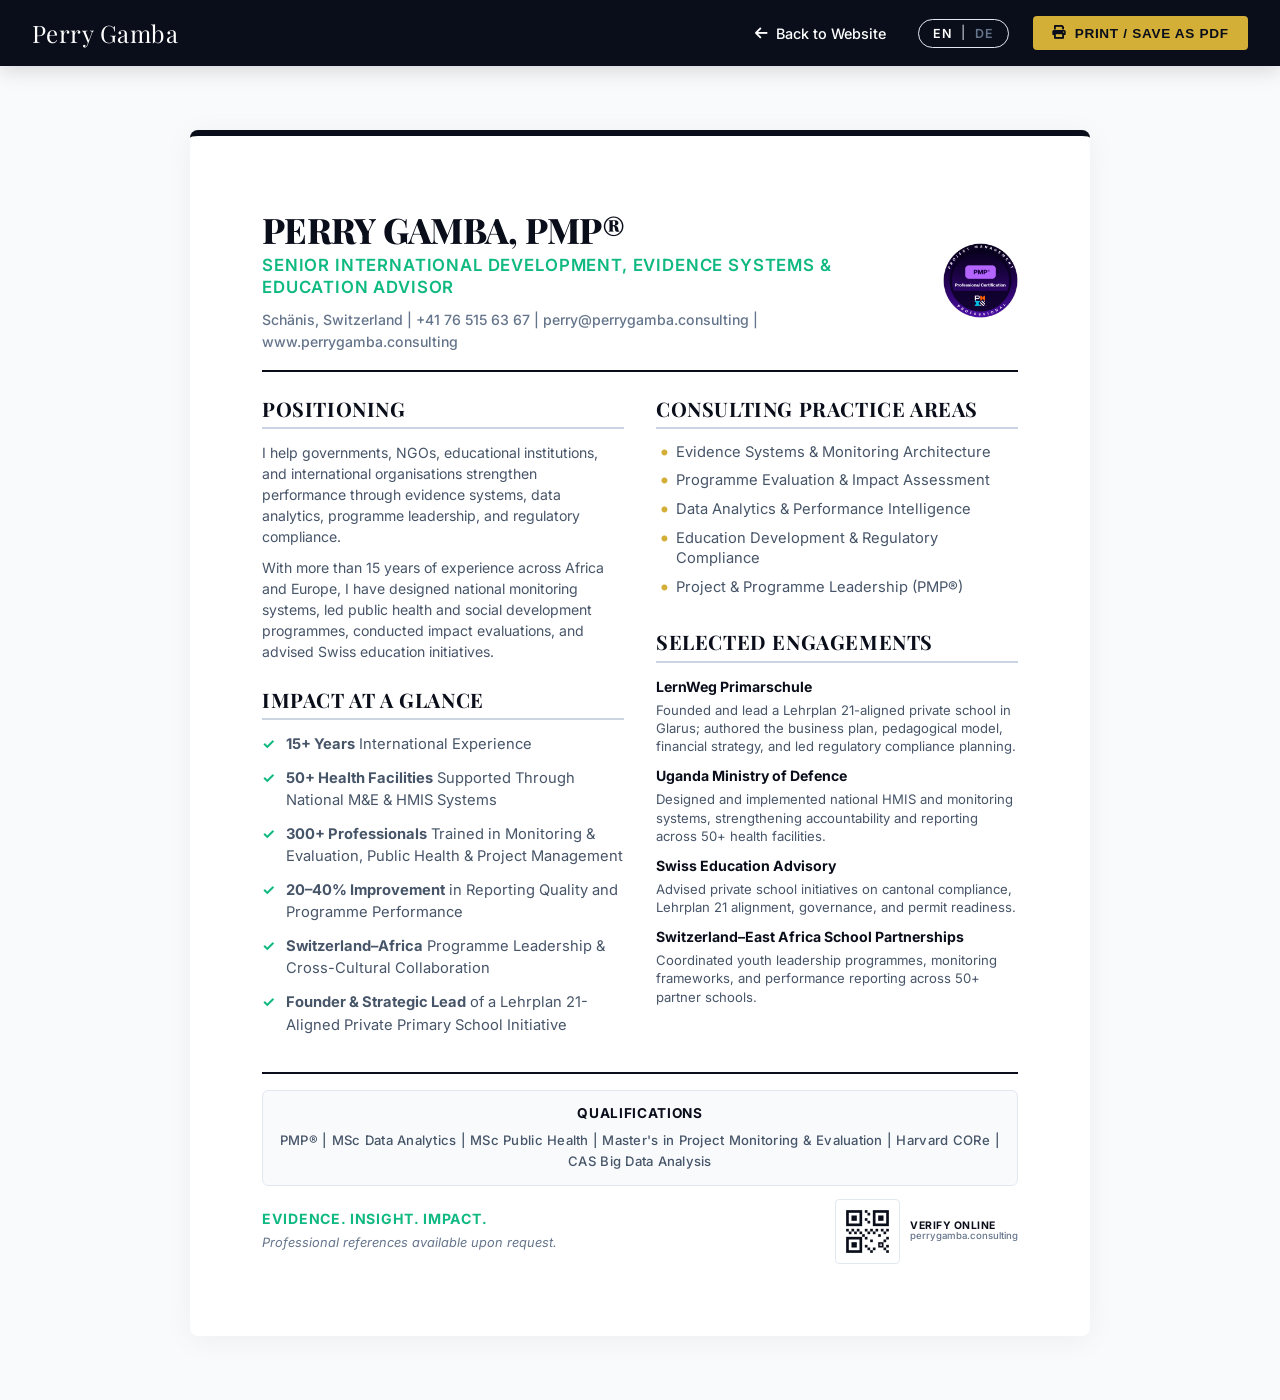
==== commit e4e5e2fd: "Add LernWeg Primarschule selected engagement to capability statement" ====
--- a/capability-statement.html
+++ b/capability-statement.html
@@ -831,6 +831,11 @@
                     <section style="padding: 0; border: none;">
                         <h3 class="cap-section-title" style="font-family: 'Playfair Display', Georgia, serif; font-size: 1.25rem; color: #0a0e1a; border-bottom: 2px solid #cbd5e1; padding-bottom: 0.4rem; margin-top: 0; margin-bottom: 0.8rem; text-transform: uppercase; letter-spacing: 0.03em;"><span data-key="capability.engagements.title">Selected Engagements</span></h3>
                         
+                        <div style="margin-bottom: 0.6rem;">
+                            <h5 data-key="capability.engagements.lernweg.title" style="margin: 0 0 0.15rem 0; font-size: 0.88rem; color: #0a0e1a; font-weight: 700;">LernWeg Primarschule</h5>
+                            <p data-key="capability.engagements.lernweg.desc" style="margin: 0; font-size: 0.82rem; color: #475569; line-height: 1.4;"></p>
+                        </div>
+
                         <div style="margin-bottom: 0.6rem;">
                             <h5 data-key="capability.engagements.mod.title" style="margin: 0 0 0.15rem 0; font-size: 0.88rem; color: #0a0e1a; font-weight: 700;">Uganda Ministry of Defence</h5>
                             <p data-key="capability.engagements.mod.desc" style="margin: 0; font-size: 0.82rem; color: #475569; line-height: 1.4;"></p>
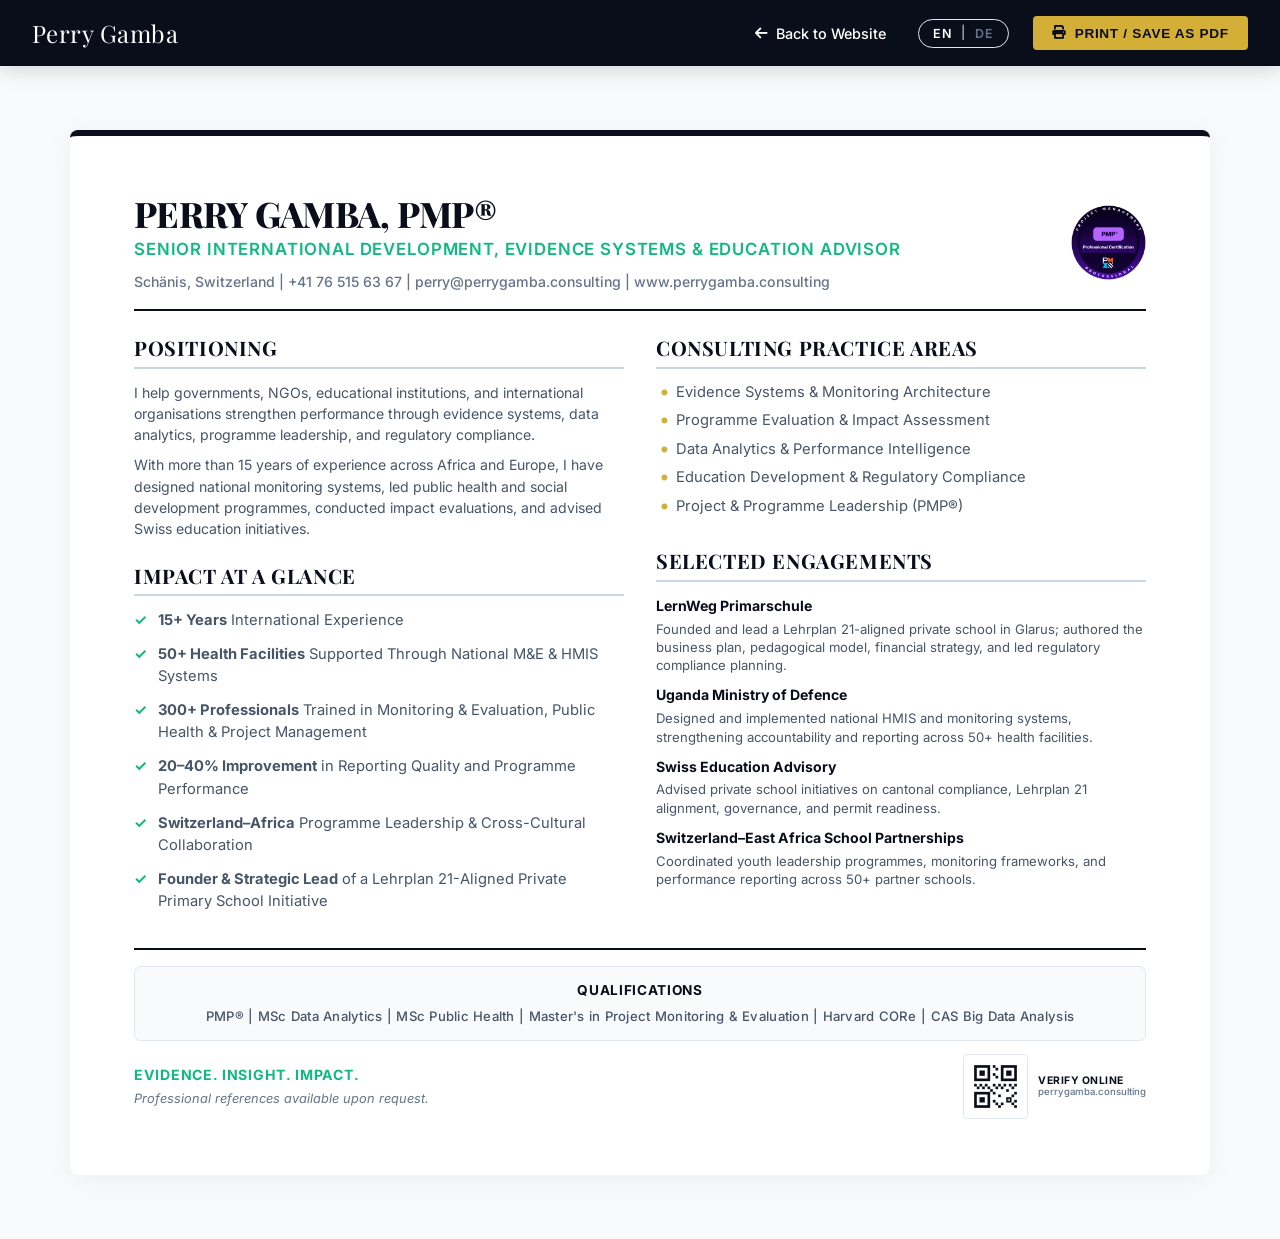
==== commit 621e75c6: "Optimize capability statement screen layout for large screens and mobile devices" ====
--- a/capability-statement.html
+++ b/capability-statement.html
@@ -90,18 +90,19 @@
         }
 
         .cap-container {
-            max-width: 960px;
+            max-width: 1140px;
+            width: 92%;
             margin: 0 auto;
-            padding: 1rem 0;
+            padding: 2rem 0;
         }
 
         /* Styled A4 Sheet for Screen Mode */
         .cap-print-page {
             background: #ffffff;
-            max-width: 900px;
-            min-height: 1200px;
-            margin: 3rem auto;
-            padding: 4.5rem;
+            max-width: 100%;
+            min-height: auto;
+            margin: 2rem auto;
+            padding: 3.5rem 4rem;
             border-radius: 8px;
             box-shadow: 0 4px 30px rgba(10,14,26,0.05);
             border-top: 6px solid #0a0e1a;
@@ -110,6 +111,7 @@
             display: flex;
             flex-direction: column;
             justify-content: flex-start;
+            transition: all 0.3s ease;
         }
 
         /* Section Layouts within A4 Page */
@@ -208,6 +210,33 @@
             .cap-page-1-grid {
                 grid-template-columns: 1fr;
                 gap: 1.5rem;
+            }
+            .cap-print-page {
+                padding: 2rem 1.5rem;
+                margin: 1rem auto;
+            }
+            .cap-container {
+                width: 100%;
+                padding: 0.5rem;
+            }
+            .cap-header {
+                flex-direction: column-reverse;
+                align-items: flex-start;
+                gap: 1rem;
+            }
+            .cap-title-area {
+                max-width: 100%;
+            }
+            .cap-badge-area {
+                align-items: flex-start;
+                text-align: left;
+                gap: 0.4rem;
+            }
+            .cap-footer-meta {
+                flex-direction: column;
+                align-items: center;
+                text-align: center;
+                gap: 1.2rem;
             }
         }
 
@@ -863,7 +892,7 @@
                 </div>
 
                 <!-- Footer Metas and Tagline -->
-                <div style="display: flex; justify-content: space-between; align-items: center; gap: 1rem;">
+                <div class="cap-footer-meta" style="display: flex; justify-content: space-between; align-items: center; gap: 1rem;">
                     <div>
                         <p style="margin: 0 0 0.15rem 0; font-size: 0.88rem; color: #10b981; font-weight: 700; letter-spacing: 0.05em; text-transform: uppercase;" data-key="capability.tagline">Evidence. Insight. Impact.</p>
                         <p style="margin: 0; font-size: 0.8rem; color: #64748b; font-style: italic;" data-key="capability.references.desc">Professional references available upon request.</p>
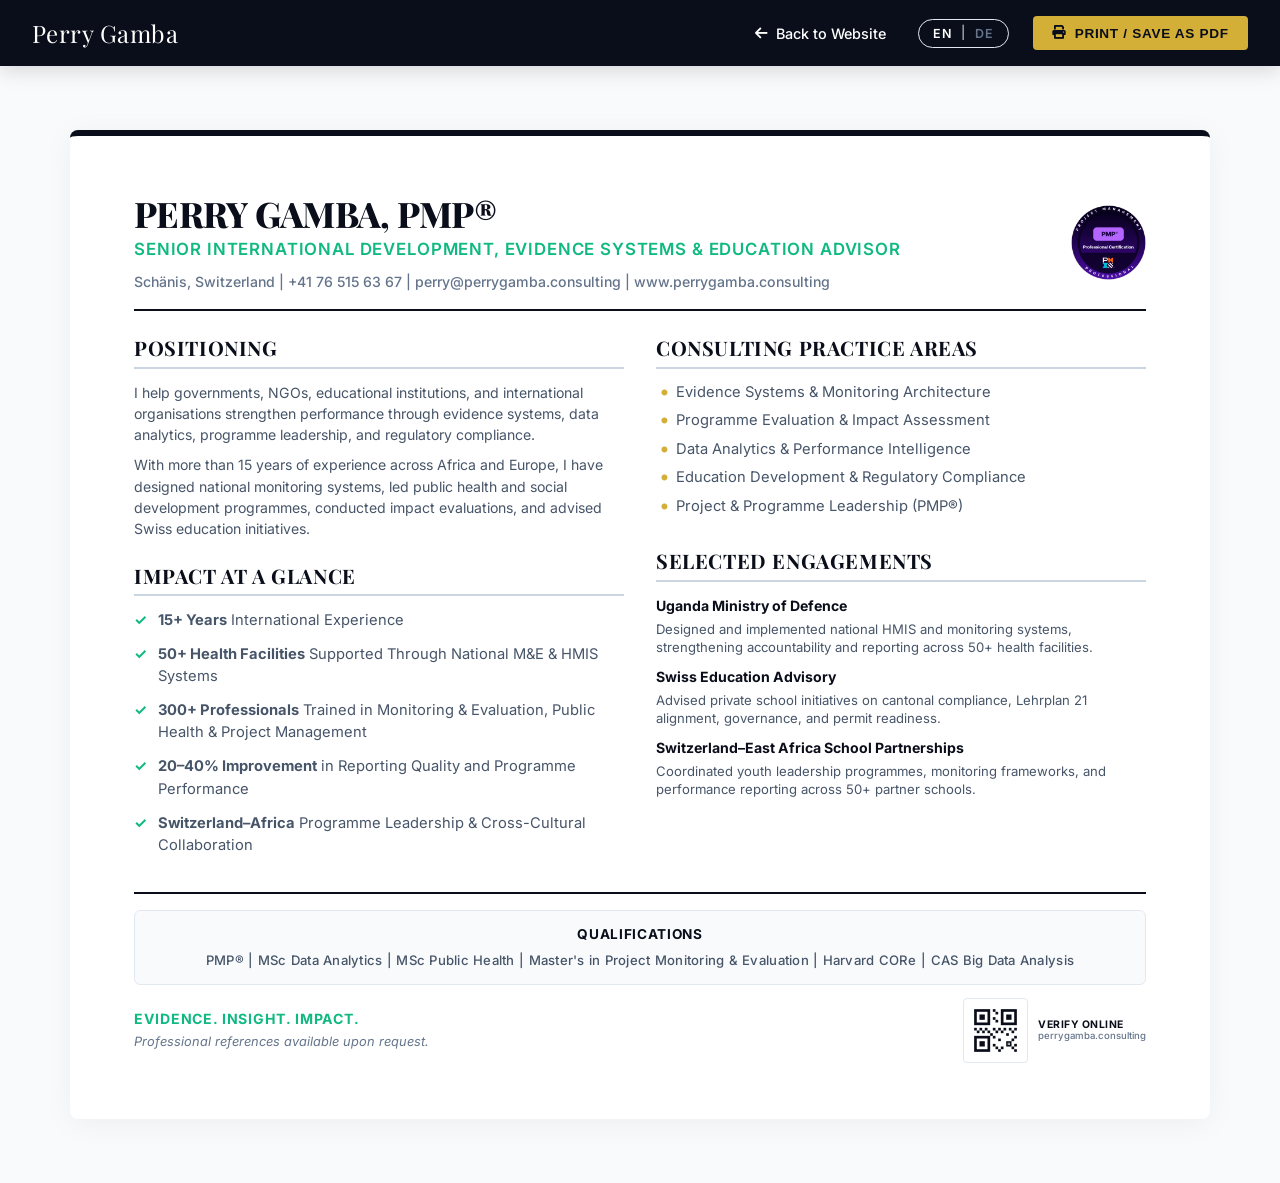
==== commit 18a837db: "Hide LernWeg content temporarily and update LinkedIn URL" ====
--- a/capability-statement.html
+++ b/capability-statement.html
@@ -860,10 +860,12 @@
                     <section style="padding: 0; border: none;">
                         <h3 class="cap-section-title" style="font-family: 'Playfair Display', Georgia, serif; font-size: 1.25rem; color: #0a0e1a; border-bottom: 2px solid #cbd5e1; padding-bottom: 0.4rem; margin-top: 0; margin-bottom: 0.8rem; text-transform: uppercase; letter-spacing: 0.03em;"><span data-key="capability.engagements.title">Selected Engagements</span></h3>
                         
+                        <!--
                         <div style="margin-bottom: 0.6rem;">
                             <h5 data-key="capability.engagements.lernweg.title" style="margin: 0 0 0.15rem 0; font-size: 0.88rem; color: #0a0e1a; font-weight: 700;">LernWeg Primarschule</h5>
                             <p data-key="capability.engagements.lernweg.desc" style="margin: 0; font-size: 0.82rem; color: #475569; line-height: 1.4;"></p>
                         </div>
+                        -->
 
                         <div style="margin-bottom: 0.6rem;">
                             <h5 data-key="capability.engagements.mod.title" style="margin: 0 0 0.15rem 0; font-size: 0.88rem; color: #0a0e1a; font-weight: 700;">Uganda Ministry of Defence</h5>
--- a/styles.css
+++ b/styles.css
@@ -266,7 +266,7 @@
     text-transform: uppercase;
     color: var(--gold);
     font-weight: 600;
-    margin-bottom: 1.2rem;
+    margin-bottom: 0.8rem;
     opacity: 0.95;
 }
 
@@ -278,7 +278,7 @@
     background: var(--gold);
 }
 
-.hero-title { margin-bottom: 1.5rem; }
+.hero-title { margin-bottom: 1.0rem; }
 
 .hero-name {
     display: block;
@@ -299,7 +299,7 @@
 
 .hero-description {
     font-size: 1.05rem;
-    margin-bottom: 2rem;
+    margin-bottom: 1.4rem;
     opacity: 0.85;
     line-height: 1.8;
     max-width: 520px;
@@ -308,8 +308,8 @@
 .hero-stats {
     display: flex;
     gap: 2.5rem;
-    margin-bottom: 2.5rem;
-    padding: 1.5rem 0;
+    margin-bottom: 1.8rem;
+    padding: 1.0rem 0;
     border-top: 1px solid rgba(255,255,255,0.12);
     border-bottom: 1px solid rgba(255,255,255,0.12);
 }
@@ -337,7 +337,7 @@
     gap: 0.5rem;
     font-size: 0.82rem;
     color: rgba(255,255,255,0.75);
-    margin-bottom: 1.2rem;
+    margin-bottom: 0.8rem;
     padding: 0.35rem 0.9rem;
     background: rgba(255,255,255,0.07);
     border-radius: 20px;
@@ -480,19 +480,19 @@
     object-fit: cover;
     object-position: 35% 22%;
     border-radius: 10px;
-    transform: scale(1.12);
+    transform: scale(1.12) translateX(10%);
     transform-origin: center top;
 }
 
 /* ── Key Achievements Strip ──────────────────────────────── */
 .achievements-strip {
     background: linear-gradient(135deg, #0c1a35 0%, #1a2f5e 55%, #0a4a42 100%);
-    padding: 3.5rem 0;
+    padding: 1.4rem 0;
 }
 
 .achievements-strip-header {
     text-align: center;
-    margin-bottom: 2.2rem;
+    margin-bottom: 0.9rem;
 }
 
 .achievements-eyebrow {
@@ -509,41 +509,46 @@
 .achievements-strip-grid {
     display: grid;
     grid-template-columns: repeat(5, 1fr);
-    gap: 0;
+    gap: 1rem;
 }
 
 .achievement-item {
     display: flex;
     flex-direction: column;
-    gap: 0.85rem;
-    padding: 1.6rem 1.8rem;
-    border-left: 1px solid rgba(255,255,255,0.08);
-    transition: background 0.3s ease;
-}
-
-.achievement-item:first-child { border-left: none; }
+    align-items: flex-start;
+    gap: 0.5rem;
+    padding: 1.0rem;
+    background: rgba(255, 255, 255, 0.03);
+    border: 1px solid rgba(255, 255, 255, 0.05);
+    border-radius: 8px;
+    transition: all 0.3s cubic-bezier(0.16, 1, 0.3, 1);
+}
 
 .achievement-item:hover {
-    background: rgba(255,255,255,0.04);
+    background: rgba(255, 255, 255, 0.06);
+    transform: translateY(-2px);
+    border-color: rgba(201, 168, 76, 0.25);
+    box-shadow: 0 8px 20px rgba(0, 0, 0, 0.15);
 }
 
 .achievement-icon {
-    width: 40px;
-    height: 40px;
+    width: 38px;
+    height: 38px;
     background: rgba(201, 168, 76, 0.15);
-    border-radius: 8px;
+    border-radius: 6px;
     display: flex;
     align-items: center;
     justify-content: center;
     color: var(--gold);
-    font-size: 1.05rem;
+    font-size: 1rem;
     flex-shrink: 0;
 }
 
 .achievement-item p {
-    color: rgba(255,255,255,0.72);
+    color: rgba(255, 255, 255, 0.8);
     font-size: 0.88rem;
-    line-height: 1.65;
+    line-height: 1.55;
+    margin: 0;
 }
 
 .achievement-item strong {
@@ -552,11 +557,11 @@
 }
 
 /* ── Section Common ──────────────────────────────────────── */
-section { padding: 6rem 0; }
+section { padding: 2.4rem 0; }
 
 .section-header {
     text-align: center;
-    margin-bottom: 4rem;
+    margin-bottom: 1.5rem;
 }
 
 .section-eyebrow {
@@ -566,14 +571,14 @@
     text-transform: uppercase;
     color: var(--gold);
     font-weight: 600;
-    margin-bottom: 0.75rem;
+    margin-bottom: 0.5rem;
 }
 
 .section-title {
     font-size: 2.6rem;
     font-weight: 400;
     color: var(--navy);
-    margin-bottom: 1rem;
+    margin-bottom: 0.65rem;
     letter-spacing: -0.01em;
 }
 
@@ -612,7 +617,7 @@
 .about-content {
     display: grid;
     grid-template-columns: 1fr 300px;
-    gap: 5rem;
+    gap: 3.0rem;
     align-items: center;
 }
 
@@ -621,12 +626,12 @@
     font-size: 1.5rem;
     font-weight: 400;
     color: var(--navy);
-    margin-bottom: 1.5rem;
+    margin-bottom: 1.0rem;
     line-height: 1.5;
 }
 
 .about-text p {
-    margin-bottom: 1.4rem;
+    margin-bottom: 0.9rem;
     font-size: 1.05rem;
     line-height: 1.85;
     color: var(--text);
@@ -635,8 +640,8 @@
 .about-highlights {
     display: flex;
     flex-wrap: wrap;
-    gap: 1.2rem;
-    margin-top: 2rem;
+    gap: 0.8rem;
+    margin-top: 1.2rem;
 }
 
 .highlight {
@@ -683,13 +688,13 @@
 .services-grid {
     display: grid;
     grid-template-columns: repeat(auto-fit, minmax(320px, 1fr));
-    gap: 1.8rem;
-    margin-bottom: 3rem;
+    gap: 1.4rem;
+    margin-bottom: 1.8rem;
 }
 
 .service-card {
     background: var(--white);
-    padding: 2.2rem;
+    padding: 1.5rem;
     border-radius: 6px;
     box-shadow: 0 2px 12px var(--shadow);
     transition: transform 0.3s ease, box-shadow 0.3s ease;
@@ -726,7 +731,7 @@
     display: flex;
     align-items: center;
     justify-content: center;
-    margin-bottom: 1.2rem;
+    margin-bottom: 0.8rem;
     color: white;
     font-size: 1.3rem;
 }
@@ -736,7 +741,7 @@
     color: var(--navy);
     font-size: 1.15rem;
     font-weight: 400;
-    margin-bottom: 0.75rem;
+    margin-bottom: 0.4rem;
     line-height: 1.4;
 }
 
@@ -748,7 +753,7 @@
 
 .services-cta {
     text-align: center;
-    padding: 2.5rem;
+    padding: 1.8rem;
     background: var(--navy);
     border-radius: 8px;
     color: white;
@@ -898,8 +903,8 @@
 
 .edu-item {
     position: relative;
-    margin-bottom: 2.2rem;
-    padding: 1.6rem 2rem;
+    margin-bottom: 1.4rem;
+    padding: 1.2rem 1.6rem;
     background: var(--white);
     border-radius: 6px;
     box-shadow: 0 2px 12px var(--shadow);
@@ -947,7 +952,7 @@
     color: var(--navy);
     font-size: 1.05rem;
     font-weight: 400;
-    margin-bottom: 0.2rem;
+    margin-bottom: 0.1rem;
 }
 
 .edu-details h4 {
@@ -1121,12 +1126,12 @@
     color: var(--navy);
     font-size: 1.5rem;
     font-weight: 400;
-    margin-bottom: 1.8rem;
-    padding-bottom: 0.75rem;
+    margin-bottom: 1.0rem;
+    padding-bottom: 0.4rem;
     border-bottom: 1px solid var(--border);
 }
 
-.skill-item { margin-bottom: 1.4rem; }
+.skill-item { margin-bottom: 0.9rem; }
 
 .skill-name {
     display: block;
@@ -1307,18 +1312,18 @@
 
 .football-content { position: relative; z-index: 1; }
 
-.football-info { margin-bottom: 4rem; }
+.football-info { margin-bottom: 2.5rem; }
 
 .football-stats {
     display: grid;
     grid-template-columns: repeat(auto-fit, minmax(250px, 1fr));
     gap: 1.5rem;
-    margin-bottom: 3rem;
+    margin-bottom: 1.8rem;
 }
 
 .stat-card {
     background: var(--white);
-    padding: 2rem;
+    padding: 1.4rem;
     border-radius: 6px;
     text-align: center;
     box-shadow: 0 2px 12px var(--shadow);
@@ -1339,7 +1344,7 @@
     display: flex;
     align-items: center;
     justify-content: center;
-    margin: 0 auto 1rem;
+    margin: 0 auto 0.7rem;
     color: white;
     font-size: 1.4rem;
 }
@@ -1349,14 +1354,14 @@
     color: var(--navy);
     font-size: 1.1rem;
     font-weight: 400;
-    margin-bottom: 0.4rem;
+    margin-bottom: 0.2rem;
 }
 
 .stat-card p {
     color: var(--text);
     font-size: 1rem;
     font-weight: 600;
-    margin-bottom: 0.4rem;
+    margin-bottom: 0.2rem;
 }
 
 .stat-detail {
@@ -1370,7 +1375,7 @@
 
 .football-description {
     background: var(--white);
-    padding: 2.5rem;
+    padding: 1.8rem;
     border-radius: 8px;
     box-shadow: 0 2px 12px var(--shadow);
     border-left: 3px solid var(--teal);
@@ -1381,25 +1386,25 @@
     color: var(--navy);
     font-size: 1.4rem;
     font-weight: 400;
-    margin-bottom: 1.4rem;
+    margin-bottom: 0.9rem;
 }
 
 .football-description p {
     color: var(--text);
     line-height: 1.8;
-    margin-bottom: 1.4rem;
+    margin-bottom: 0.9rem;
 }
 
 .season-stats {
-    margin-top: 2rem;
-    padding-top: 2rem;
+    margin-top: 1.2rem;
+    padding-top: 1.2rem;
     border-top: 1px solid var(--border);
 }
 
 .season-stats h4 {
     color: var(--teal);
     font-size: 1rem;
-    margin-bottom: 1rem;
+    margin-bottom: 0.6rem;
     font-weight: 600;
 }
 
@@ -1411,7 +1416,7 @@
 
 .stat-item {
     text-align: center;
-    padding: 1rem;
+    padding: 0.7rem;
     background: var(--ivory);
     border-radius: 6px;
 }
@@ -1422,7 +1427,7 @@
     font-size: 1.8rem;
     font-weight: 400;
     color: var(--navy);
-    margin-bottom: 0.3rem;
+    margin-bottom: 0.1rem;
 }
 
 .stat-item .stat-label {
@@ -1435,10 +1440,10 @@
 /* Football Gallery */
 .football-gallery {
     background: var(--white);
-    padding: 2.5rem;
+    padding: 1.8rem;
     border-radius: 8px;
     box-shadow: 0 2px 12px var(--shadow);
-    margin-top: 2rem;
+    margin-top: 1.2rem;
 }
 
 .football-gallery h3 {
@@ -1446,14 +1451,14 @@
     color: var(--navy);
     font-size: 1.4rem;
     font-weight: 400;
-    margin-bottom: 2rem;
+    margin-bottom: 1.2rem;
     text-align: center;
 }
 
 .gallery-grid {
     display: grid;
     grid-template-columns: repeat(auto-fit, minmax(200px, 1fr));
-    gap: 1.2rem;
+    gap: 0.8rem;
 }
 
 .gallery-item {
@@ -1522,15 +1527,15 @@
 .contact-content {
     display: grid;
     grid-template-columns: 1fr 1fr;
-    gap: 4rem;
+    gap: 2.5rem;
 }
 
 .contact-item {
     display: flex;
     align-items: center;
     gap: 1.2rem;
-    margin-bottom: 1.5rem;
-    padding: 1.4rem 1.6rem;
+    margin-bottom: 1.0rem;
+    padding: 1.0rem 1.2rem;
     background: var(--ivory);
     border-radius: 6px;
     border-left: 3px solid var(--teal);
@@ -1574,7 +1579,7 @@
 
 .contact-form {
     background: var(--ivory);
-    padding: 2.2rem;
+    padding: 1.6rem;
     border-radius: 6px;
 }
 
@@ -1583,10 +1588,10 @@
     color: var(--navy);
     font-size: 1.5rem;
     font-weight: 400;
-    margin-bottom: 1.5rem;
-}
-
-.form-group { margin-bottom: 1.2rem; }
+    margin-bottom: 1.0rem;
+}
+
+.form-group { margin-bottom: 0.8rem; }
 
 .form-group input,
 .form-group textarea {
@@ -1754,8 +1759,7 @@
 
     .hero-container { grid-template-columns: 1fr 360px; gap: 3rem; }
     .hero-name { font-size: 3.2rem; }
-    .achievements-strip-grid { grid-template-columns: repeat(3, 1fr); }
-    .achievements-strip-grid .achievement-item:nth-child(4) { border-left: none; }
+    .achievements-strip-grid { grid-template-columns: repeat(3, 1fr); gap: 1.2rem; }
 }
 
 @media (max-width: 768px) {
@@ -1771,11 +1775,26 @@
     .hero-stats { justify-content: center; flex-wrap: wrap; gap: 1.5rem; }
     .hero-buttons { justify-content: center; }
     .hero-description { margin: 0 auto 2rem; }
-    .hero-image { display: none; }
-    .achievements-strip-grid { grid-template-columns: repeat(2, 1fr); }
-    .achievements-strip-grid .achievement-item:first-child,
-    .achievements-strip-grid .achievement-item:nth-child(3) { border-left: none; }
-    .achievements-strip-grid .achievement-item:nth-child(4) { border-left: 1px solid rgba(255,255,255,0.08); }
+    .hero-image {
+        display: flex;
+        justify-content: center;
+        align-items: center;
+        position: relative;
+        width: 320px;
+        height: 400px;
+        margin: 1.5rem auto 0;
+    }
+    .hero-image::before {
+        width: 340px;
+        height: 420px;
+        top: 20px;
+        left: 20px;
+    }
+    .hero-avatar {
+        width: 100%;
+        height: 100%;
+    }
+    .achievements-strip-grid { grid-template-columns: repeat(2, 1fr); gap: 1rem; }
 
     .about-content {
         grid-template-columns: 1fr;
@@ -1834,9 +1853,32 @@
     .section-title { font-size: 2rem; }
     .hero-stats { flex-direction: column; gap: 1rem; }
     .gallery-grid { grid-template-columns: 1fr; }
-    .achievements-strip-grid { grid-template-columns: 1fr; }
-    .achievements-strip-grid .achievement-item { border-left: none; border-top: 1px solid rgba(255,255,255,0.08); }
-    .achievements-strip-grid .achievement-item:first-child { border-top: none; }
+    .achievements-strip-grid { grid-template-columns: 1fr; gap: 0.8rem; }
+    .hero-image {
+        width: 280px;
+        height: 350px;
+        margin: 1.2rem auto 0;
+    }
+    .hero-image::before {
+        width: 295px;
+        height: 365px;
+        top: 15px;
+        left: 15px;
+    }
+}
+
+@media (max-width: 360px) {
+    .hero-image {
+        width: 240px;
+        height: 300px;
+        margin: 1rem auto 0;
+    }
+    .hero-image::before {
+        width: 250px;
+        height: 310px;
+        top: 10px;
+        left: 10px;
+    }
 }
 
 /* ============================================================
@@ -1959,7 +2001,7 @@
 
 /* ── Credentials Tab Swapper ── */
 .credentials-tabs-container {
-    margin-bottom: 3.5rem;
+    margin-bottom: 0;
 }
 
 .credentials-tabs {
@@ -1967,7 +2009,7 @@
     justify-content: center;
     gap: 1rem;
     flex-wrap: wrap;
-    margin-bottom: 2.5rem;
+    margin-bottom: 1.8rem;
 }
 
 .tab-btn {
@@ -2104,7 +2146,7 @@
     background: var(--ivory);
     border: 1px solid var(--border);
     border-radius: 12px;
-    padding: 2.2rem;
+    padding: 1.6rem;
     transition: all 0.3s ease;
     box-shadow: 0 2px 12px rgba(10, 14, 26, 0.02);
 }
@@ -2120,8 +2162,8 @@
     font-weight: 600;
     font-size: 1.2rem;
     color: var(--navy);
-    margin-bottom: 1.5rem;
-    padding-bottom: 0.8rem;
+    margin-bottom: 0.9rem;
+    padding-bottom: 0.5rem;
     border-bottom: 2px solid rgba(10, 14, 26, 0.06);
     display: flex;
     align-items: center;
@@ -2135,15 +2177,15 @@
 .matrix-chips-wrapper {
     display: flex;
     flex-wrap: wrap;
-    gap: 0.75rem;
+    gap: 0.5rem;
 }
 
 .matrix-chip {
     background: var(--white);
     border: 1px solid var(--border);
-    padding: 8px 16px;
+    padding: 6px 12px;
     border-radius: 30px;
-    font-size: 0.88rem;
+    font-size: 0.82rem;
     font-weight: 500;
     color: var(--text);
     transition: all 0.25s ease;
@@ -2193,7 +2235,7 @@
 .leadership-grid-v2 {
     display: grid;
     grid-template-columns: 1.2fr 1fr;
-    gap: 4.5rem;
+    gap: 2.5rem;
     align-items: center;
 }
 
@@ -2205,20 +2247,20 @@
     font-size: 1.6rem;
     font-weight: 400;
     color: var(--navy);
-    margin-bottom: 1.2rem;
+    margin-bottom: 0.8rem;
 }
 
 .leadership-storytelling p {
     font-size: 1.05rem;
     line-height: 1.8;
-    margin-bottom: 1.4rem;
+    margin-bottom: 0.9rem;
 }
 
 .leadership-metrics {
     display: flex;
     gap: 2rem;
-    margin-top: 2rem;
-    padding-top: 1.8rem;
+    margin-top: 1.4rem;
+    padding-top: 1.2rem;
     border-top: 1px solid var(--border);
 }
 
@@ -2246,7 +2288,7 @@
 .leadership-gallery-grid {
     display: grid;
     grid-template-columns: repeat(3, 1fr);
-    gap: 0.8rem;
+    gap: 0.5rem;
 }
 
 .gallery-item-v2 {
@@ -2405,7 +2447,7 @@
     background: var(--white);
     border: 1px solid var(--border);
     border-radius: 12px;
-    padding: 2.2rem;
+    padding: 1.6rem;
     display: flex;
     flex-direction: column;
     justify-content: flex-start;
@@ -2420,7 +2462,7 @@
 }
 
 .exp-card-header, .research-card-header {
-    margin-bottom: 1.4rem;
+    margin-bottom: 0.9rem;
 }
 
 .exp-card-date, .research-card-year {
@@ -2431,7 +2473,7 @@
     font-size: 0.8rem;
     padding: 0.35rem 0.8rem;
     border-radius: 20px;
-    margin-bottom: 0.8rem;
+    margin-bottom: 0.5rem;
     letter-spacing: 0.04em;
     text-transform: uppercase;
 }
@@ -2447,7 +2489,7 @@
     color: var(--navy);
     font-weight: 500;
     line-height: 1.35;
-    margin-bottom: 0.4rem;
+    margin-bottom: 0.25rem;
 }
 
 .exp-card-org, .research-card-journal {
@@ -2467,7 +2509,7 @@
 .exp-card-bullets li {
     position: relative;
     padding-left: 1.5rem;
-    margin-bottom: 0.65rem;
+    margin-bottom: 0.4rem;
     font-size: 0.92rem;
     line-height: 1.6;
     color: var(--text);
@@ -2498,7 +2540,7 @@
     font-size: 0.92rem;
     line-height: 1.6;
     color: var(--text);
-    margin-bottom: 1.4rem;
+    margin-bottom: 0.8rem;
     
     /* Clamping to 3 lines */
     display: -webkit-box;
@@ -2525,7 +2567,7 @@
     font-weight: 600;
     cursor: pointer;
     padding: 0;
-    margin-bottom: 1.2rem;
+    margin-bottom: 0.8rem;
     align-self: flex-start;
     display: inline-flex;
     align-items: center;
@@ -2547,7 +2589,7 @@
 
 /* ── LernWeg Primarschule Section ───────────────────────── */
 .lernweg-section {
-    padding: 5rem 0;
+    padding: 2.4rem 0;
     background: var(--ivory);
 }
 
@@ -2558,7 +2600,7 @@
     border-radius: 8px;
     box-shadow: 0 4px 24px var(--shadow);
     overflow: hidden;
-    margin-top: 2.5rem;
+    margin-top: 1.8rem;
     border: 1px solid var(--border);
     transition: box-shadow 0.3s ease;
 }
@@ -2569,10 +2611,10 @@
 
 .lernweg-identity {
     background: var(--navy);
-    padding: 2.5rem 2rem;
+    padding: 1.8rem 1.4rem;
     display: flex;
     flex-direction: column;
-    gap: 2.5rem;
+    gap: 1.6rem;
     justify-content: space-between;
     border-top: 4px solid var(--teal);
     position: relative;
@@ -2594,7 +2636,7 @@
 .lernweg-logo-block {
     display: flex;
     flex-direction: column;
-    gap: 0.6rem;
+    gap: 0.4rem;
 }
 
 .lernweg-name {
@@ -2652,10 +2694,10 @@
 
 .lernweg-body {
     background: var(--white);
-    padding: 2.5rem;
+    padding: 1.8rem;
     display: flex;
     flex-direction: column;
-    gap: 1.5rem;
+    gap: 1.0rem;
     border-left: 3px solid var(--teal);
 }
 
@@ -2663,7 +2705,7 @@
     display: flex;
     align-items: center;
     gap: 0.75rem;
-    padding-bottom: 1.25rem;
+    padding-bottom: 0.8rem;
     border-bottom: 1px solid var(--border);
 }
 
@@ -2693,7 +2735,7 @@
     margin: 0;
     display: flex;
     flex-direction: column;
-    gap: 0.9rem;
+    gap: 0.6rem;
 }
 
 .lernweg-bullets li {
@@ -3289,13 +3331,13 @@
 /* ── Trust Logo Strip ────────────────────────────────────── */
 .trust-logos-strip {
     background: var(--white);
-    padding: 2.5rem 0;
+    padding: 1.8rem 0;
     border-bottom: 1px solid var(--border);
 }
 
 .logos-strip-header {
     text-align: center;
-    margin-bottom: 1.5rem;
+    margin-bottom: 1.0rem;
 }
 
 .logos-eyebrow {
@@ -3313,7 +3355,7 @@
     justify-content: center;
     align-items: center;
     flex-wrap: wrap;
-    gap: 3.5rem;
+    gap: 2.5rem;
 }
 
 .logo-item {
@@ -3388,7 +3430,7 @@
 /* ── Featured Case Studies ───────────────────────────────── */
 .case-studies {
     background: var(--ivory);
-    padding: 6rem 0;
+    padding: 2.4rem 0;
     border-top: 1px solid var(--border);
     border-bottom: 1px solid var(--border);
 }
@@ -3402,9 +3444,9 @@
     display: flex;
     justify-content: center;
     gap: 1rem;
-    margin-bottom: 3rem;
+    margin-bottom: 2.0rem;
     border-bottom: 1px solid var(--border);
-    padding-bottom: 1rem;
+    padding-bottom: 0.75rem;
     flex-wrap: wrap;
 }
 
@@ -3434,7 +3476,7 @@
 .case-studies-tabs .tab-btn.active::after {
     content: '';
     position: absolute;
-    bottom: -17px;
+    bottom: -13px;
     left: 0;
     right: 0;
     height: 3px;
@@ -3454,18 +3496,18 @@
 
 .case-metrics-column {
     background: linear-gradient(135deg, var(--navy) 0%, #1a2f5e 100%);
-    padding: 2.5rem;
+    padding: 1.8rem;
     display: flex;
     flex-direction: column;
     justify-content: center;
-    gap: 2rem;
+    gap: 1.3rem;
     color: var(--white);
 }
 
 .case-metric-box {
     text-align: center;
     border-bottom: 1px solid rgba(255,255,255,0.08);
-    padding-bottom: 1.5rem;
+    padding-bottom: 1.0rem;
 }
 
 .case-metric-box:last-child {
@@ -3492,10 +3534,10 @@
 }
 
 .case-details-column {
-    padding: 3rem;
+    padding: 2.0rem;
     display: flex;
     flex-direction: column;
-    gap: 2rem;
+    gap: 1.3rem;
 }
 
 .case-block h4 {
@@ -3503,7 +3545,7 @@
     color: var(--navy);
     font-size: 1rem;
     font-weight: 700;
-    margin-bottom: 0.5rem;
+    margin-bottom: 0.3rem;
     display: flex;
     align-items: center;
     gap: 0.6rem;
@@ -3525,9 +3567,9 @@
 
 /* ── Engagement Models ───────────────────────────────────── */
 .engagement-models-section {
-    margin-top: 6rem;
+    margin-top: 2.2rem;
     border-top: 1px solid var(--border);
-    padding-top: 5rem;
+    padding-top: 1.8rem;
 }
 
 .engagement-section-title {
@@ -3541,13 +3583,13 @@
 .engagement-grid {
     display: grid;
     grid-template-columns: repeat(auto-fit, minmax(280px, 1fr));
-    gap: 2rem;
-    margin-top: 3rem;
+    gap: 1.4rem;
+    margin-top: 1.8rem;
 }
 
 .engagement-card {
     background: var(--white);
-    padding: 2.5rem;
+    padding: 1.8rem;
     border-radius: 8px;
     border: 1px solid var(--border);
     box-shadow: 0 4px 15px var(--shadow);
@@ -3573,14 +3615,14 @@
     align-items: center;
     justify-content: center;
     font-size: 1.25rem;
-    margin-bottom: 1.5rem;
+    margin-bottom: 1.0rem;
 }
 
 .engagement-card h4 {
     font-family: 'Playfair Display', Georgia, serif;
     font-size: 1.25rem;
     color: var(--navy);
-    margin-bottom: 0.8rem;
+    margin-bottom: 0.5rem;
     font-weight: 500;
 }
 
@@ -3588,7 +3630,7 @@
     font-size: 0.92rem;
     line-height: 1.7;
     color: var(--muted);
-    margin-bottom: 1.8rem;
+    margin-bottom: 1.2rem;
     flex-grow: 1;
 }
 
@@ -3643,3 +3685,52 @@
     }
 }
 
+/* ── Large Screen and Wide Aspect Ratio Layouts ─────────────────────────── */
+@media (min-width: 1440px) {
+    .container, 
+    .nav-container, 
+    .hero-container, 
+    .experience-tabs-container, 
+    .research-tabs-container,
+    .case-studies-tabs-container,
+    .research-list {
+        max-width: 1360px;
+    }
+}
+
+@media (min-width: 1680px) {
+    .container, 
+    .nav-container, 
+    .hero-container, 
+    .experience-tabs-container, 
+    .research-tabs-container,
+    .case-studies-tabs-container,
+    .research-list {
+        max-width: 1560px;
+    }
+}
+
+@media (min-width: 1920px) {
+    .container, 
+    .nav-container, 
+    .hero-container, 
+    .experience-tabs-container, 
+    .research-tabs-container,
+    .case-studies-tabs-container,
+    .research-list {
+        max-width: 1760px;
+    }
+}
+
+@media (min-width: 2560px) {
+    .container, 
+    .nav-container, 
+    .hero-container, 
+    .experience-tabs-container, 
+    .research-tabs-container,
+    .case-studies-tabs-container,
+    .research-list {
+        max-width: 2300px;
+    }
+}
+
